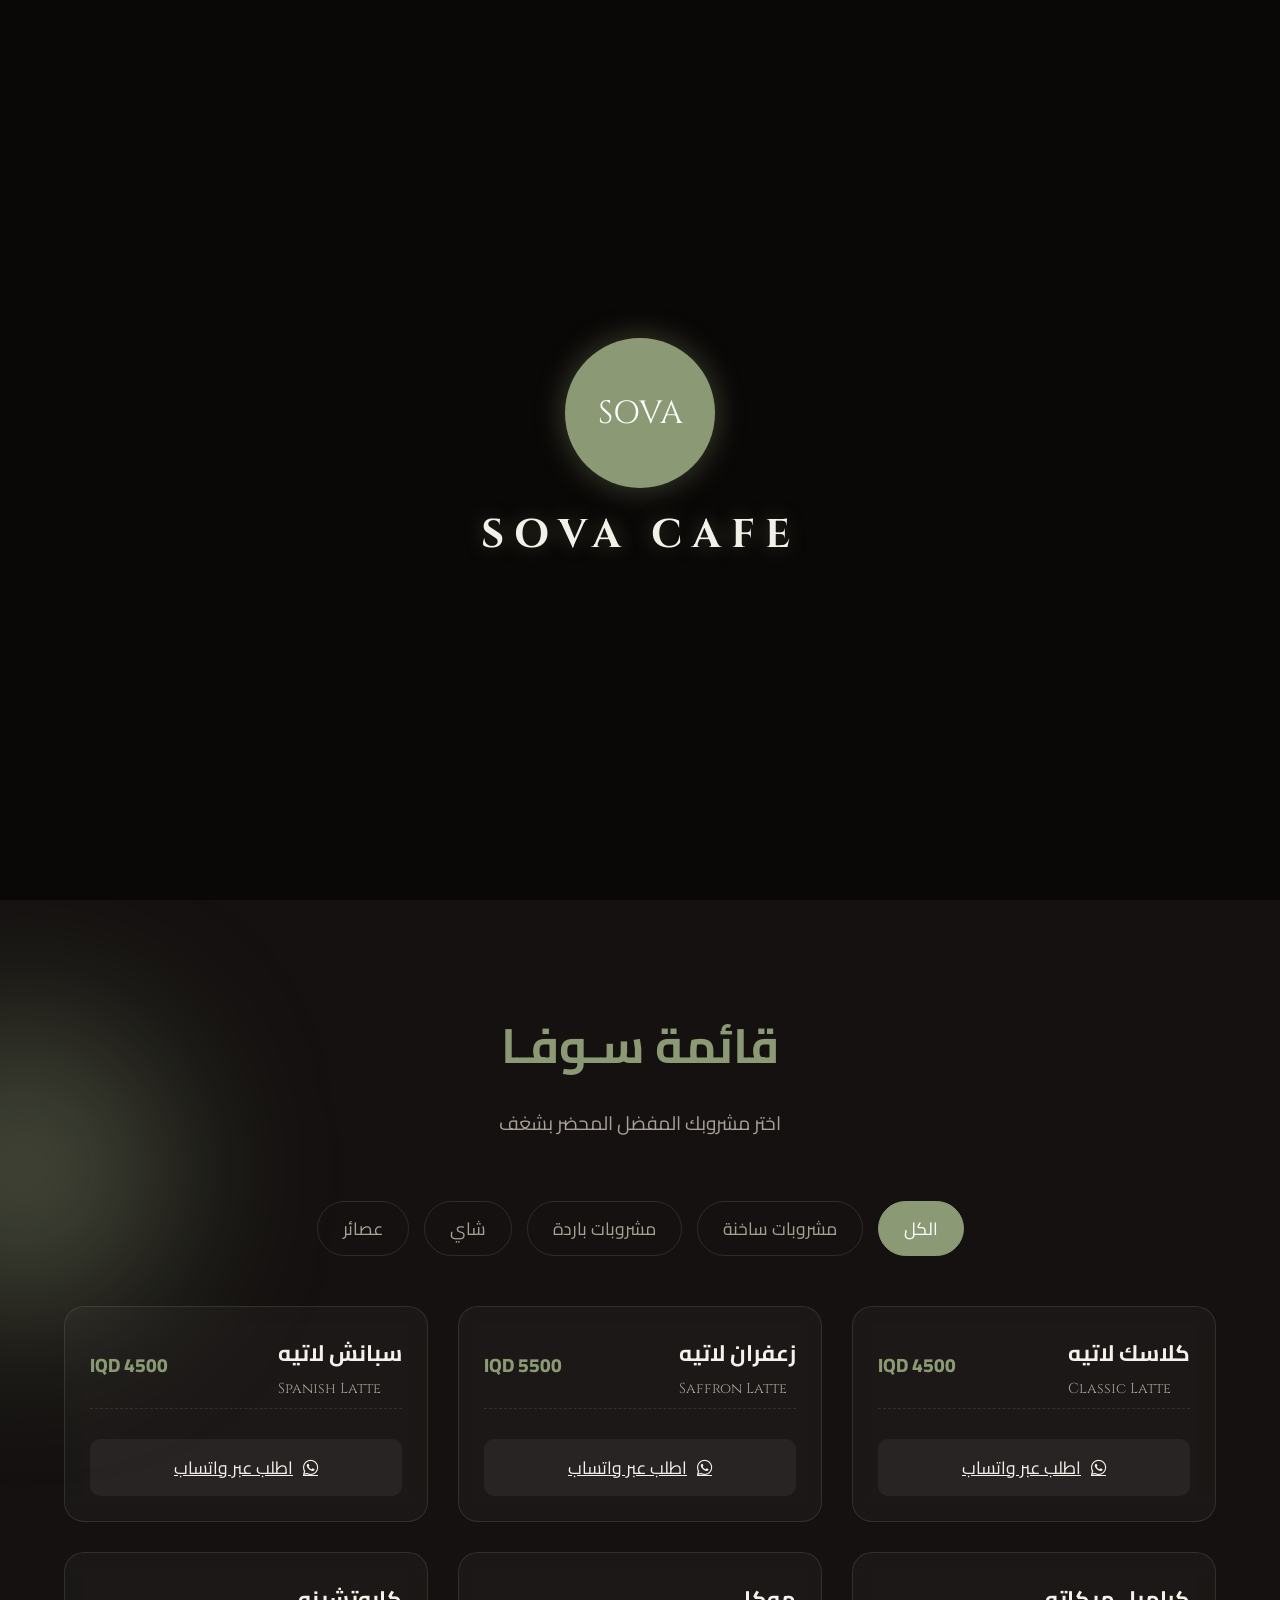
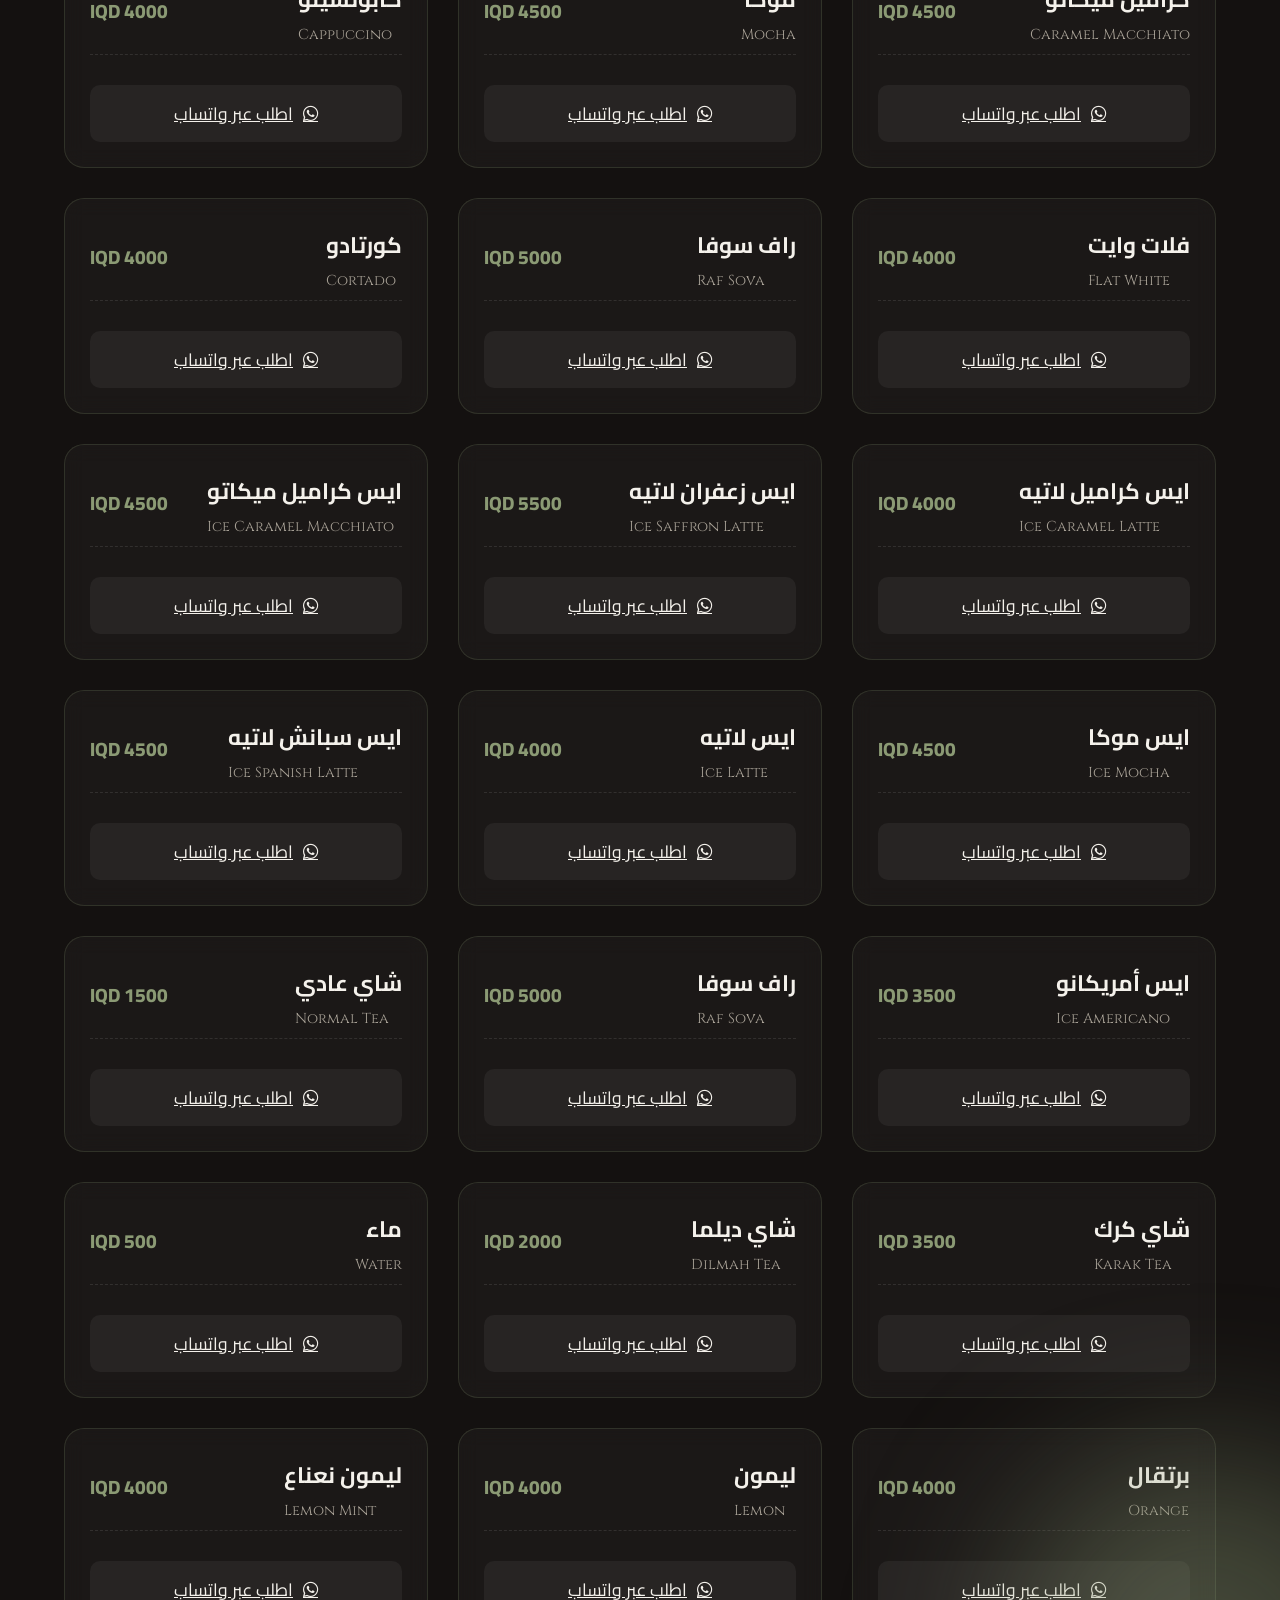
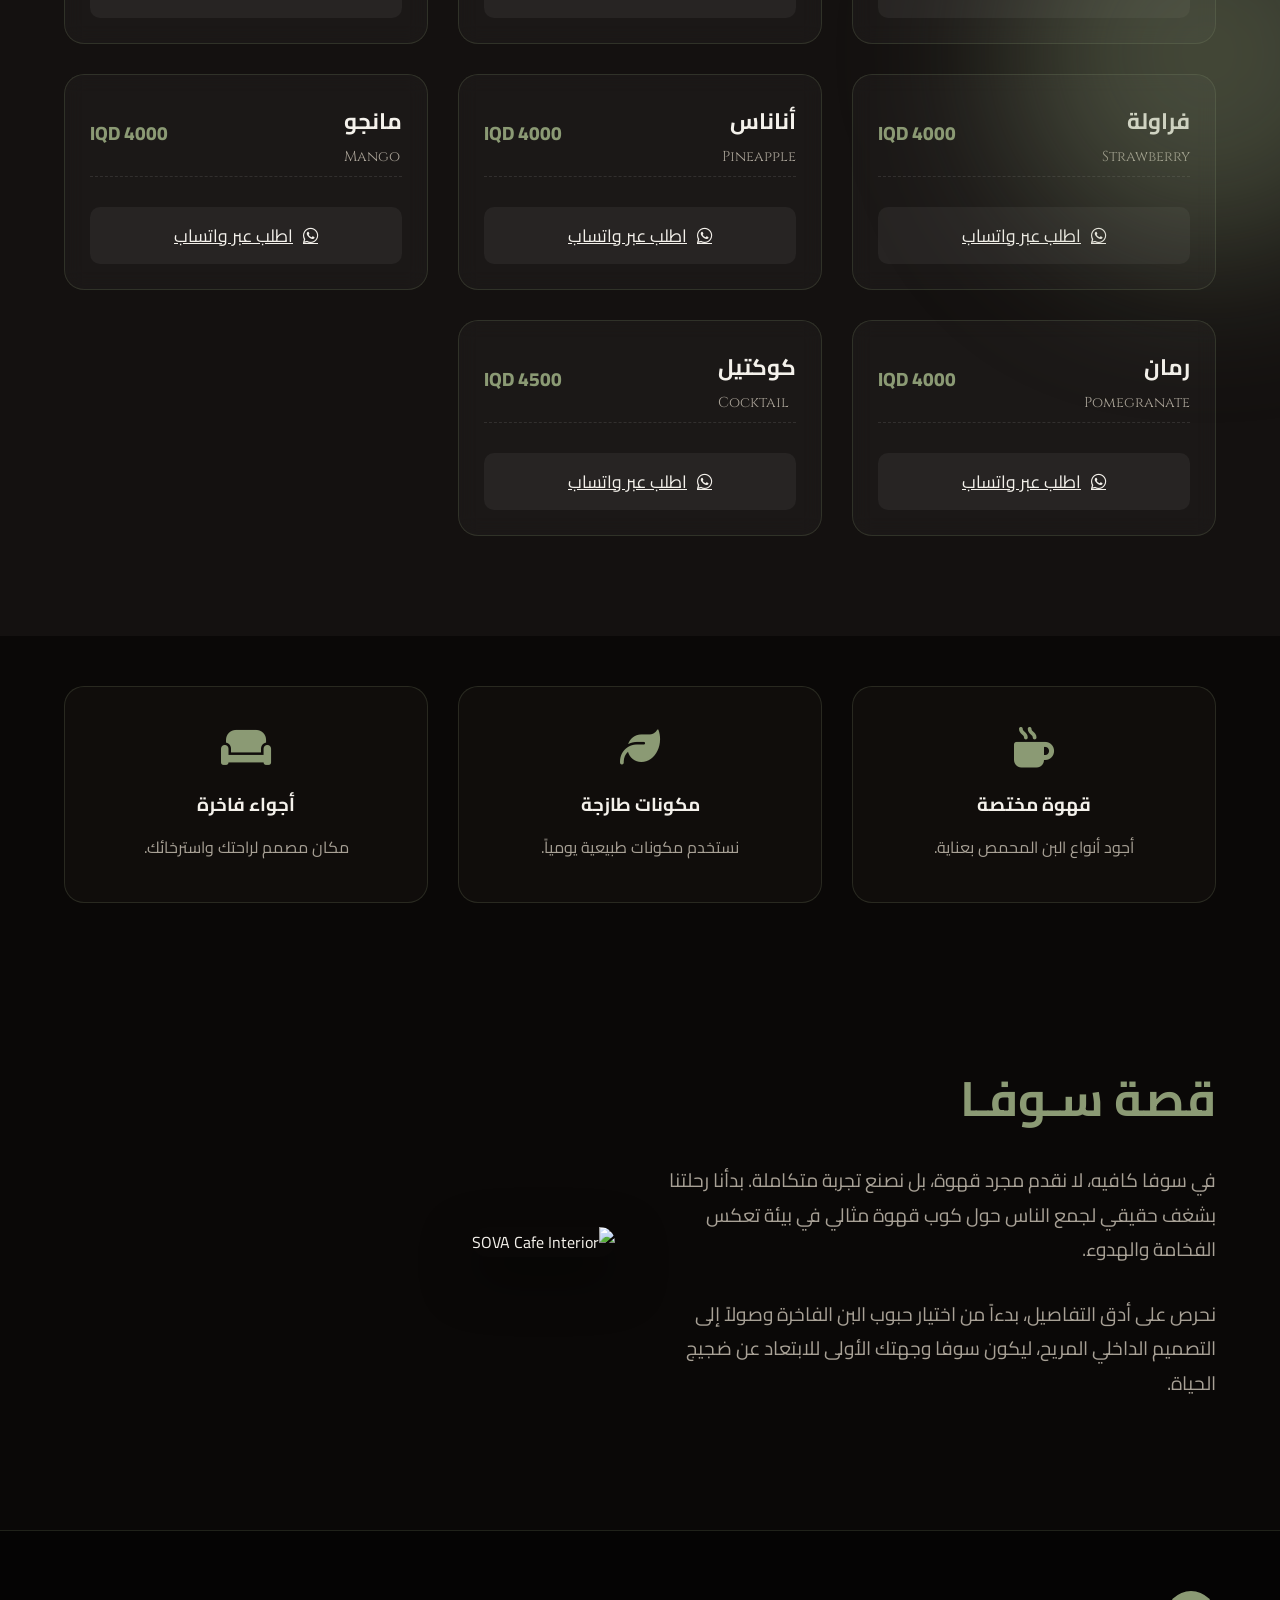
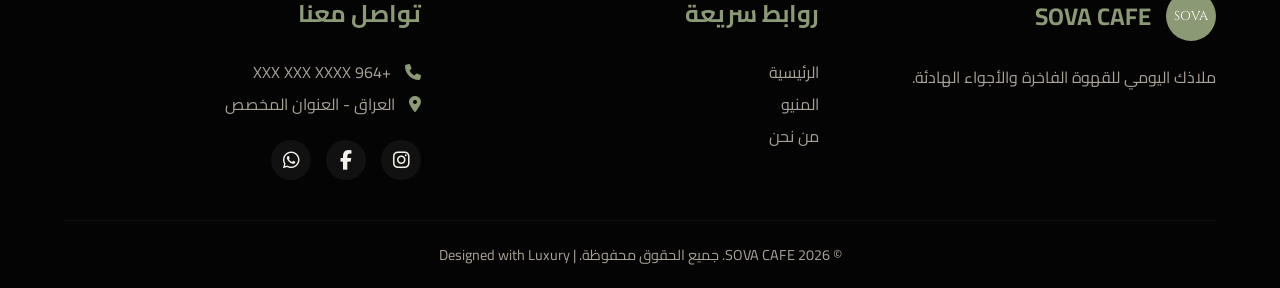
==== sovacafe/index.html @ 0260260d "Create index.html" ====
<!DOCTYPE html>
<html lang="ar" dir="rtl">
<head>
    <meta charset="UTF-8">
    <meta name="viewport" content="width=device-width, initial-scale=1.0">
    <title>SOVA CAFE | سوفا كافيه</title>
    <link href="https://fonts.googleapis.com/css2?family=Cairo:wght@300;400;600;800&family=Cinzel:wght@400;600&display=swap" rel="stylesheet">
    <link rel="stylesheet" href="https://cdnjs.cloudflare.com/ajax/libs/font-awesome/6.4.0/css/all.min.css">
    
    <style>
        /* --- CORE VARIABLES --- */
        :root {
            --primary: #8B9A74; /* SOVA Sage Green */
            --primary-glow: rgba(139, 154, 116, 0.4);
            --bg-dark: #0A0807;
            --bg-surface: #141110;
            --text-light: #F4F1EB;
            --text-muted: #A8A196;
            --gold: #D4AF37;
            --glass-bg: rgba(20, 17, 16, 0.6);
            --glass-border: rgba(139, 154, 116, 0.2);
            --transition: all 0.4s cubic-bezier(0.25, 0.46, 0.45, 0.94);
        }

        /* --- RESET & TYPOGRAPHY --- */
        * { margin: 0; padding: 0; box-sizing: border-box; }
        
        html { scroll-behavior: smooth; }
        
        body {
            font-family: 'Cairo', sans-serif;
            background-color: var(--bg-dark);
            color: var(--text-light);
            overflow-x: hidden;
            overflow-y: hidden; /* Hidden during intro */
            position: relative;
        }

        .en-text { font-family: 'Cinzel', serif; direction: ltr; display: inline-block; }

        /* --- CINEMATIC INTRO --- */
        #intro {
            position: fixed;
            top: 0; left: 0; width: 100vw; height: 100vh;
            background: var(--bg-dark);
            z-index: 9999;
            display: flex;
            justify-content: center;
            align-items: center;
            flex-direction: column;
            transition: opacity 1.5s ease-in-out;
        }

        .drop {
            position: absolute;
            top: -20px;
            width: 8px;
            height: 15px;
            background: linear-gradient(to bottom, transparent, var(--primary));
            border-radius: 50%;
            opacity: 0;
            animation: dropFall 1.5s cubic-bezier(0.4, 0, 1, 1) forwards;
            animation-delay: 0.5s;
        }

        .ripple {
            position: absolute;
            top: 50%; left: 50%;
            transform: translate(-50%, -50%) scale(0);
            width: 10px; height: 10px;
            border: 2px solid var(--primary);
            border-radius: 50%;
            opacity: 0;
        }

        .intro-logo {
            opacity: 0;
            transform: scale(0.9);
            text-align: center;
            position: relative;
            z-index: 2;
        }

        .intro-logo img {
            width: 180px;
            border-radius: 50%;
            box-shadow: 0 0 40px var(--primary-glow);
            margin-bottom: 20px;
        }

        .intro-logo h1 {
            font-family: 'Cinzel', serif;
            letter-spacing: 10px;
            font-size: 2.5rem;
            color: var(--text-light);
            text-shadow: 0 0 20px var(--primary-glow);
        }

        .steam-container {
            position: absolute;
            bottom: -50px;
            width: 100%;
            height: 200px;
            opacity: 0;
            filter: blur(15px);
            pointer-events: none;
        }

        /* Intro Keyframes */
        @keyframes dropFall {
            0% { top: -20px; opacity: 1; transform: scaleY(1); }
            80% { top: 50%; opacity: 1; transform: scaleY(1.2); }
            99% { top: 50%; opacity: 0; transform: scaleY(0.5); }
            100% { top: 50%; opacity: 0; }
        }

        @keyframes rippleEffect {
            0% { transform: translate(-50%, -50%) scale(1); opacity: 0.8; }
            100% { transform: translate(-50%, -50%) scale(40); opacity: 0; }
        }

        @keyframes steamRise {
            0% { transform: translateY(0) scale(1); opacity: 0; }
            50% { opacity: 0.3; }
            100% { transform: translateY(-150px) scale(2); opacity: 0; }
        }

        @keyframes fadeInScale {
            to { opacity: 1; transform: scale(1); }
        }

        /* --- NAVIGATION --- */
        nav {
            position: fixed;
            top: 0; width: 100%;
            padding: 20px 50px;
            display: flex;
            justify-content: space-between;
            align-items: center;
            z-index: 1000;
            background: rgba(10, 8, 7, 0.0);
            backdrop-filter: blur(0px);
            transition: var(--transition);
        }

        nav.scrolled {
            background: var(--glass-bg);
            backdrop-filter: blur(15px);
            border-bottom: 1px solid var(--glass-border);
            padding: 15px 50px;
        }

        .logo-text {
            font-family: 'Cinzel', serif;
            font-size: 1.8rem;
            color: var(--text-light);
            text-decoration: none;
            letter-spacing: 5px;
            font-weight: 600;
        }

        .nav-links {
            display: flex;
            gap: 30px;
            list-style: none;
        }

        .nav-links a {
            color: var(--text-light);
            text-decoration: none;
            font-size: 1.1rem;
            transition: var(--transition);
            position: relative;
        }

        .nav-links a::after {
            content: '';
            position: absolute;
            bottom: -5px; right: 0;
            width: 0%; height: 2px;
            background: var(--primary);
            transition: var(--transition);
        }

        .nav-links a:hover::after { width: 100%; }

        /* --- HERO SECTION --- */
        #hero {
            height: 100vh;
            display: flex;
            align-items: center;
            justify-content: center;
            position: relative;
            background: url('https://images.unsplash.com/photo-1497935586351-b67a49e012bf?q=80&w=2000&auto=format&fit=crop') center/cover fixed;
        }

        #hero::before {
            content: '';
            position: absolute;
            top: 0; left: 0; width: 100%; height: 100%;
            background: linear-gradient(45deg, rgba(10,8,7,0.9) 0%, rgba(10,8,7,0.4) 100%);
        }

        .hero-content {
            position: relative;
            text-align: center;
            z-index: 2;
            padding: 0 20px;
        }

        .hero-title {
            font-size: 4.5rem;
            margin-bottom: 20px;
            font-weight: 800;
            background: linear-gradient(to left, #fff, var(--primary));
            -webkit-background-clip: text;
            -webkit-text-fill-color: transparent;
            opacity: 0;
            transform: translateY(30px);
        }

        .hero-subtitle {
            font-size: 1.5rem;
            color: var(--text-muted);
            margin-bottom: 40px;
            opacity: 0;
            transform: translateY(30px);
        }

        .btn-group { display: flex; gap: 20px; justify-content: center; }

        .btn {
            padding: 15px 40px;
            border-radius: 30px;
            font-size: 1.2rem;
            font-weight: 600;
            text-decoration: none;
            transition: var(--transition);
            cursor: pointer;
            border: 1px solid transparent;
            position: relative;
            overflow: hidden;
        }

        .btn-primary {
            background: var(--primary);
            color: #fff;
            box-shadow: 0 10px 30px rgba(139, 154, 116, 0.3);
        }

        .btn-primary:hover {
            transform: translateY(-3px);
            box-shadow: 0 15px 40px rgba(139, 154, 116, 0.5);
            background: #7a8865;
        }

        .btn-outline {
            background: transparent;
            border-color: var(--primary);
            color: var(--text-light);
        }

        .btn-outline:hover {
            background: rgba(139, 154, 116, 0.1);
        }

        /* --- MENU SECTION --- */
        #menu { padding: 100px 5vw; background: var(--bg-surface); }
        
        .section-header {
            text-align: center;
            margin-bottom: 60px;
        }

        .section-header h2 {
            font-size: 3rem;
            color: var(--primary);
            margin-bottom: 15px;
        }

        .menu-filters {
            display: flex;
            justify-content: center;
            gap: 15px;
            margin-bottom: 50px;
            flex-wrap: wrap;
        }

        .filter-btn {
            background: transparent;
            border: 1px solid var(--glass-border);
            color: var(--text-muted);
            padding: 10px 25px;
            border-radius: 30px;
            cursor: pointer;
            font-family: 'Cairo', sans-serif;
            font-size: 1.1rem;
            transition: var(--transition);
        }

        .filter-btn.active, .filter-btn:hover {
            background: var(--primary);
            color: #fff;
            border-color: var(--primary);
        }

        .menu-grid {
            display: grid;
            grid-template-columns: repeat(auto-fill, minmax(300px, 1fr));
            gap: 30px;
        }

        .menu-card {
            background: rgba(255, 255, 255, 0.03);
            border: 1px solid var(--glass-border);
            border-radius: 20px;
            padding: 25px;
            backdrop-filter: blur(10px);
            transition: var(--transition);
            display: flex;
            flex-direction: column;
            justify-content: space-between;
            position: relative;
            overflow: hidden;
        }

        .menu-card:hover {
            transform: translateY(-10px);
            border-color: var(--primary);
            box-shadow: 0 20px 40px rgba(0,0,0,0.4);
        }

        .menu-card::before {
            content: '';
            position: absolute;
            top: 0; right: 0;
            width: 150px; height: 150px;
            background: radial-gradient(circle, var(--primary-glow) 0%, transparent 70%);
            opacity: 0;
            transition: var(--transition);
            border-radius: 50%;
            transform: translate(50%, -50%);
        }

        .menu-card:hover::before { opacity: 1; }

        .menu-item-header {
            display: flex;
            justify-content: space-between;
            align-items: center;
            margin-bottom: 10px;
            border-bottom: 1px dashed rgba(255,255,255,0.1);
            padding-bottom: 10px;
        }

        .menu-title { font-size: 1.4rem; font-weight: 700; }
        .menu-title-en { font-size: 0.9rem; color: var(--text-muted); display: block; margin-top: 5px; }
        .menu-price { color: var(--primary); font-weight: 800; font-size: 1.2rem; }
        
        .order-btn {
            width: 100%;
            margin-top: 20px;
            padding: 12px;
            border: none;
            background: rgba(255,255,255,0.05);
            color: var(--text-light);
            border-radius: 10px;
            cursor: pointer;
            font-family: 'Cairo', sans-serif;
            font-size: 1.1rem;
            transition: var(--transition);
            display: flex;
            align-items: center;
            justify-content: center;
            gap: 10px;
        }

        .order-btn:hover {
            background: #25D366; /* WhatsApp Green */
            color: #fff;
        }

        /* --- ABOUT & FEATURES --- */
        #about { padding: 100px 5vw; display: flex; align-items: center; gap: 50px; }
        .about-text { flex: 1; }
        .about-text h2 { font-size: 3rem; color: var(--primary); margin-bottom: 20px; }
        .about-text p { font-size: 1.2rem; color: var(--text-muted); line-height: 1.8; margin-bottom: 30px; }
        
        .about-image {
            flex: 1;
            position: relative;
        }
        .about-image img {
            width: 100%;
            border-radius: 30px;
            box-shadow: 0 20px 50px rgba(0,0,0,0.5);
        }

        .features-grid {
            display: grid;
            grid-template-columns: repeat(auto-fit, minmax(200px, 1fr));
            gap: 30px;
            padding: 50px 5vw;
            background: var(--bg-dark);
        }

        .feature-card {
            text-align: center;
            padding: 40px 20px;
            background: var(--glass-bg);
            border: 1px solid var(--glass-border);
            border-radius: 20px;
            transition: var(--transition);
        }

        .feature-card:hover { transform: translateY(-5px); border-color: var(--primary); }
        .feature-icon { font-size: 2.5rem; color: var(--primary); margin-bottom: 20px; }
        
        /* --- FOOTER --- */
        footer {
            background: #050404;
            padding: 60px 5vw 20px;
            border-top: 1px solid var(--glass-border);
        }

        .footer-content {
            display: grid;
            grid-template-columns: repeat(auto-fit, minmax(250px, 1fr));
            gap: 40px;
            margin-bottom: 40px;
        }

        .footer-col h3 { color: var(--primary); margin-bottom: 20px; font-size: 1.5rem; }
        .footer-col p, .footer-col a { color: var(--text-muted); text-decoration: none; line-height: 2; transition: var(--transition); display: block;}
        .footer-col a:hover { color: var(--primary); padding-right: 10px; }
        
        .social-links { display: flex; gap: 15px; margin-top: 20px; }
        .social-links a {
            width: 40px; height: 40px;
            border-radius: 50%;
            background: rgba(255,255,255,0.05);
            display: flex; justify-content: center; align-items: center;
            color: var(--text-light);
            font-size: 1.2rem;
        }
        .social-links a:hover { background: var(--primary); color: #fff; padding-right: 0;}

        .copyright {
            text-align: center;
            padding-top: 20px;
            border-top: 1px solid rgba(255,255,255,0.05);
            color: var(--text-muted);
            font-size: 0.9rem;
        }

        /* --- ANIMATIONS & UTILS --- */
        .reveal { opacity: 0; transform: translateY(50px); transition: all 0.8s ease-out; }
        .reveal.active { opacity: 1; transform: translateY(0); }

        /* Floating elements background */
        .floating-bg { position: absolute; top: 0; left: 0; width: 100%; height: 100%; pointer-events: none; z-index: 1; overflow: hidden; }
        .blob {
            position: absolute;
            background: var(--primary-glow);
            filter: blur(80px);
            border-radius: 50%;
            animation: float 10s infinite alternate ease-in-out;
        }

        @keyframes float {
            0% { transform: translate(0, 0) scale(1); }
            100% { transform: translate(50px, 50px) scale(1.5); }
        }

        /* Responsive */
        @media (max-width: 768px) {
            .hero-title { font-size: 3rem; }
            #about { flex-direction: column; }
            nav { padding: 20px; }
            .nav-links { display: none; } /* Add hamburger for mobile in full build */
        }
    </style>
</head>
<body>

    <div id="intro">
        <div class="drop" id="coffeeDrop"></div>
        <div class="ripple" id="coffeeRipple"></div>
        
        <div class="intro-logo" id="introLogo">
            <div style="width: 150px; height: 150px; background-color: var(--primary); border-radius: 50%; display: flex; align-items: center; justify-content: center; margin: 0 auto 20px; box-shadow: 0 0 30px var(--primary-glow);">
                <span class="en-text" style="font-size: 2rem; color: #fff;">SOVA</span>
            </div>
            <h1>SOVA CAFE</h1>
        </div>
        <div class="steam-container" id="steam"></div>
    </div>

    <div class="floating-bg">
        <div class="blob" style="top: 20%; left: -10%; width: 300px; height: 300px;"></div>
        <div class="blob" style="top: 60%; right: -10%; width: 400px; height: 400px; animation-delay: -5s;"></div>
    </div>

    <nav id="navbar">
        <a href="#" class="logo-text">SOVA</a>
        <ul class="nav-links">
            <li><a href="#hero">الرئيسية</a></li>
            <li><a href="#menu">المنيو</a></li>
            <li><a href="#about">قصتنا</a></li>
            <li><a href="#contact">تواصل معنا</a></li>
        </ul>
    </nav>

    <header id="hero">
        <div class="hero-content">
            <h1 class="hero-title">تذوق الفخامة في كل قطرة</h1>
            <p class="hero-subtitle">حيث تلتقي القهوة المختصة بالأجواء الاستثنائية</p>
            <div class="btn-group">
                <a href="#menu" class="btn btn-primary">اطلب الآن</a>
                <a href="#about" class="btn btn-outline">استكشف أكثر</a>
            </div>
        </div>
    </header>

    <section id="menu">
        <div class="section-header reveal">
            <h2>قائمة سـوفـا</h2>
            <p style="color: var(--text-muted); font-size: 1.2rem;">اختر مشروبك المفضل المحضر بشغف</p>
        </div>

        <div class="menu-filters reveal">
            </div>

        <div class="menu-grid" id="menuGrid">
            </div>
    </section>

    <section class="features-grid">
        <div class="feature-card reveal">
            <i class="fa-solid fa-mug-hot feature-icon"></i>
            <h3>قهوة مختصة</h3>
            <p style="color: var(--text-muted); margin-top: 10px;">أجود أنواع البن المحمص بعناية.</p>
        </div>
        <div class="feature-card reveal" style="transition-delay: 0.1s;">
            <i class="fa-solid fa-leaf feature-icon"></i>
            <h3>مكونات طازجة</h3>
            <p style="color: var(--text-muted); margin-top: 10px;">نستخدم مكونات طبيعية يومياً.</p>
        </div>
        <div class="feature-card reveal" style="transition-delay: 0.2s;">
            <i class="fa-solid fa-couch feature-icon"></i>
            <h3>أجواء فاخرة</h3>
            <p style="color: var(--text-muted); margin-top: 10px;">مكان مصمم لراحتك واسترخائك.</p>
        </div>
    </section>

    <section id="about">
        <div class="about-text reveal">
            <h2>قصة سـوفـا</h2>
            <p>في سوفا كافيه، لا نقدم مجرد قهوة، بل نصنع تجربة متكاملة. بدأنا رحلتنا بشغف حقيقي لجمع الناس حول كوب قهوة مثالي في بيئة تعكس الفخامة والهدوء.</p>
            <p>نحرص على أدق التفاصيل، بدءاً من اختيار حبوب البن الفاخرة وصولاً إلى التصميم الداخلي المريح، ليكون سوفا وجهتك الأولى للابتعاد عن ضجيج الحياة.</p>
        </div>
        <div class="about-image reveal">
            <img src="https://images.unsplash.com/photo-1554118811-1e0d58224f24?q=80&w=1000&auto=format&fit=crop" alt="SOVA Cafe Interior">
        </div>
    </section>

    <footer id="contact">
        <div class="footer-content reveal">
            <div class="footer-col">
                <div style="display: flex; align-items: center; gap: 15px; margin-bottom: 20px;">
                    <div style="width: 50px; height: 50px; background-color: var(--primary); border-radius: 50%; display: flex; align-items: center; justify-content: center;">
                        <span class="en-text" style="font-size: 0.8rem; color: #fff;">SOVA</span>
                    </div>
                    <h3 style="margin: 0;">SOVA CAFE</h3>
                </div>
                <p>ملاذك اليومي للقهوة الفاخرة والأجواء الهادئة.</p>
            </div>
            <div class="footer-col">
                <h3>روابط سريعة</h3>
                <a href="#hero">الرئيسية</a>
                <a href="#menu">المنيو</a>
                <a href="#about">من نحن</a>
            </div>
            <div class="footer-col">
                <h3>تواصل معنا</h3>
                <p><i class="fa-solid fa-phone" style="color: var(--primary); margin-left: 10px;"></i> +964 XXX XXX XXXX</p>
                <p><i class="fa-solid fa-location-dot" style="color: var(--primary); margin-left: 10px;"></i> العراق - العنوان المخصص</p>
                <div class="social-links">
                    <a href="#"><i class="fa-brands fa-instagram"></i></a>
                    <a href="#"><i class="fa-brands fa-facebook-f"></i></a>
                    <a href="#"><i class="fa-brands fa-whatsapp"></i></a>
                </div>
            </div>
        </div>
        <div class="copyright">
            <p>&copy; 2026 SOVA CAFE. جميع الحقوق محفوظة. | Designed with Luxury</p>
        </div>
    </footer>

    <script>
        // --- 1. CINEMATIC INTRO LOGIC ---
        document.addEventListener("DOMContentLoaded", () => {
            const intro = document.getElementById('intro');
            const drop = document.getElementById('coffeeDrop');
            const ripple = document.getElementById('coffeeRipple');
            const logo = document.getElementById('introLogo');
            const steam = document.getElementById('steam');

            // Sequence Timing
            setTimeout(() => {
                drop.style.display = 'none';
                ripple.style.animation = 'rippleEffect 1.5s ease-out forwards';
                
                setTimeout(() => {
                    logo.style.animation = 'fadeInScale 1.5s ease-out forwards';
                    steam.style.animation = 'steamRise 4s infinite ease-in-out';
                    
                    // Trigger Hero Animations
                    setTimeout(() => {
                        intro.style.opacity = '0';
                        document.body.style.overflowY = 'auto'; // Enable scroll
                        
                        setTimeout(() => {
                            intro.style.display = 'none';
                            document.querySelector('.hero-title').style.transition = 'all 1s ease';
                            document.querySelector('.hero-title').style.opacity = '1';
                            document.querySelector('.hero-title').style.transform = 'translateY(0)';
                            
                            document.querySelector('.hero-subtitle').style.transition = 'all 1s ease 0.3s';
                            document.querySelector('.hero-subtitle').style.opacity = '1';
                            document.querySelector('.hero-subtitle').style.transform = 'translateY(0)';
                        }, 1000);
                    }, 2500); // Time looking at logo
                }, 400); // Time after ripple starts
            }, 1900); // Time of drop fall
        });

        // --- 2. MENU DATA (Extracted from user images) ---
        const WHATSAPP_NUMBER = "9647892966486"; // Replace with real number

        const menuData = [
            // Hot Coffee
            { id: 1, category: "مشروبات ساخنة", nameAr: "كلاسك لاتيه", nameEn: "Classic Latte", price: 4500 },
            { id: 2, category: "مشروبات ساخنة", nameAr: "زعفران لاتيه", nameEn: "Saffron Latte", price: 5500 },
            { id: 3, category: "مشروبات ساخنة", nameAr: "سبانش لاتيه", nameEn: "Spanish Latte", price: 4500 },
            { id: 4, category: "مشروبات ساخنة", nameAr: "كراميل ميكاتو", nameEn: "Caramel Macchiato", price: 4500 },
            { id: 5, category: "مشروبات ساخنة", nameAr: "موكا", nameEn: "Mocha", price: 4500 },
            { id: 6, category: "مشروبات ساخنة", nameAr: "كابوتشينو", nameEn: "Cappuccino", price: 4000 },
            { id: 7, category: "مشروبات ساخنة", nameAr: "فلات وايت", nameEn: "Flat White", price: 4000 },
            { id: 8, category: "مشروبات ساخنة", nameAr: "راف سوفا", nameEn: "Raf Sova", price: 5000 },
            { id: 9, category: "مشروبات ساخنة", nameAr: "كورتادو", nameEn: "Cortado", price: 4000 },
            
            // Cold Coffee
            { id: 10, category: "مشروبات باردة", nameAr: "ايس كراميل لاتيه", nameEn: "Ice Caramel Latte", price: 4000 },
            { id: 11, category: "مشروبات باردة", nameAr: "ايس زعفران لاتيه", nameEn: "Ice Saffron Latte", price: 5500 },
            { id: 12, category: "مشروبات باردة", nameAr: "ايس كراميل ميكاتو", nameEn: "Ice Caramel Macchiato", price: 4500 },
            { id: 13, category: "مشروبات باردة", nameAr: "ايس موكا", nameEn: "Ice Mocha", price: 4500 },
            { id: 14, category: "مشروبات باردة", nameAr: "ايس لاتيه", nameEn: "Ice Latte", price: 4000 },
            { id: 15, category: "مشروبات باردة", nameAr: "ايس سبانش لاتيه", nameEn: "Ice Spanish Latte", price: 4500 },
            { id: 16, category: "مشروبات باردة", nameAr: "ايس أمريكانو", nameEn: "Ice Americano", price: 3500 },
            { id: 17, category: "مشروبات باردة", nameAr: "راف سوفا", nameEn: "Raf Sova", price: 5000 },

            // Tea
            { id: 18, category: "شاي", nameAr: "شاي عادي", nameEn: "Normal Tea", price: 1500 },
            { id: 19, category: "شاي", nameAr: "شاي كرك", nameEn: "Karak Tea", price: 3500 },
            { id: 20, category: "شاي", nameAr: "شاي ديلما", nameEn: "Dilmah Tea", price: 2000 },
            { id: 21, category: "شاي", nameAr: "ماء", nameEn: "Water", price: 500 },

            // Juices
            { id: 22, category: "عصائر", nameAr: "برتقال", nameEn: "Orange", price: 4000 },
            { id: 23, category: "عصائر", nameAr: "ليمون", nameEn: "Lemon", price: 4000 },
            { id: 24, category: "عصائر", nameAr: "ليمون نعناع", nameEn: "Lemon Mint", price: 4000 },
            { id: 25, category: "عصائر", nameAr: "فراولة", nameEn: "Strawberry", price: 4000 },
            { id: 26, category: "عصائر", nameAr: "أناناس", nameEn: "Pineapple", price: 4000 },
            { id: 27, category: "عصائر", nameAr: "مانجو", nameEn: "Mango", price: 4000 },
            { id: 28, category: "عصائر", nameAr: "رمان", nameEn: "Pomegranate", price: 4000 },
            { id: 29, category: "عصائر", nameAr: "كوكتيل", nameEn: "Cocktail", price: 4500 }
        ];

        // --- 3. RENDER MENU ---
        const menuGrid = document.getElementById('menuGrid');
        const filterContainer = document.querySelector('.menu-filters');
        
        // Extract Unique Categories
        const categories = ["الكل", ...new Set(menuData.map(item => item.category))];

        // Create Filter Buttons
        categories.forEach((cat, index) => {
            const btn = document.createElement('button');
            btn.className = `filter-btn ${index === 0 ? 'active' : ''}`;
            btn.innerText = cat;
            btn.onclick = () => filterMenu(cat, btn);
            filterContainer.appendChild(btn);
        });

        // Generate WhatsApp Link
        function getWhatsAppLink(item) {
            const text = `مرحباً SOVA CAFE،%0Aأود طلب:%0A☕ ${item.nameAr} (${item.nameEn})%0A💰 السعر: ${item.price} دينار%0Aالكمية: [أدخل الكمية هنا]`;
            return `https://wa.me/${WHATSAPP_NUMBER}?text=${text}`;
        }

        function renderCards(data) {
            menuGrid.innerHTML = '';
            data.forEach(item => {
                const card = document.createElement('div');
                card.className = 'menu-card reveal active'; // active immediately for filtered items
                card.innerHTML = `
                    <div>
                        <div class="menu-item-header">
                            <div>
                                <span class="menu-title">${item.nameAr}</span>
                                <span class="menu-title-en en-text">${item.nameEn}</span>
                            </div>
                            <span class="menu-price">${item.price} IQD</span>
                        </div>
                    </div>
                    <a href="${getWhatsAppLink(item)}" target="_blank" class="order-btn">
                        <i class="fa-brands fa-whatsapp"></i> اطلب عبر واتساب
                    </a>
                `;
                menuGrid.appendChild(card);
            });
        }

        function filterMenu(category, btnElement) {
            // Update Active Class
            document.querySelectorAll('.filter-btn').forEach(b => b.classList.remove('active'));
            btnElement.classList.add('active');

            // Filter Data
            if(category === "الكل") {
                renderCards(menuData);
            } else {
                const filtered = menuData.filter(item => item.category === category);
                renderCards(filtered);
            }
        }

        // Initial Render
        renderCards(menuData);

        // --- 4. SCROLL EFFECTS & NAVBAR ---
        const navbar = document.getElementById('navbar');
        window.addEventListener('scroll', () => {
            if (window.scrollY > 50) {
                navbar.classList.add('scrolled');
            } else {
                navbar.classList.remove('scrolled');
            }
        });

        // Scroll Reveal Animation via Intersection Observer
        const revealElements = document.querySelectorAll('.reveal:not(.menu-card)'); // Exclude menu cards from scroll reveal to prevent jumping on filter
        
        const revealObserver = new IntersectionObserver((entries, observer) => {
            entries.forEach(entry => {
                if (entry.isIntersecting) {
                    entry.target.classList.add('active');
                    observer.unobserve(entry.target);
                }
            });
        }, { threshold: 0.15 });

        revealElements.forEach(el => revealObserver.observe(el));

    </script>
</body>
</html>
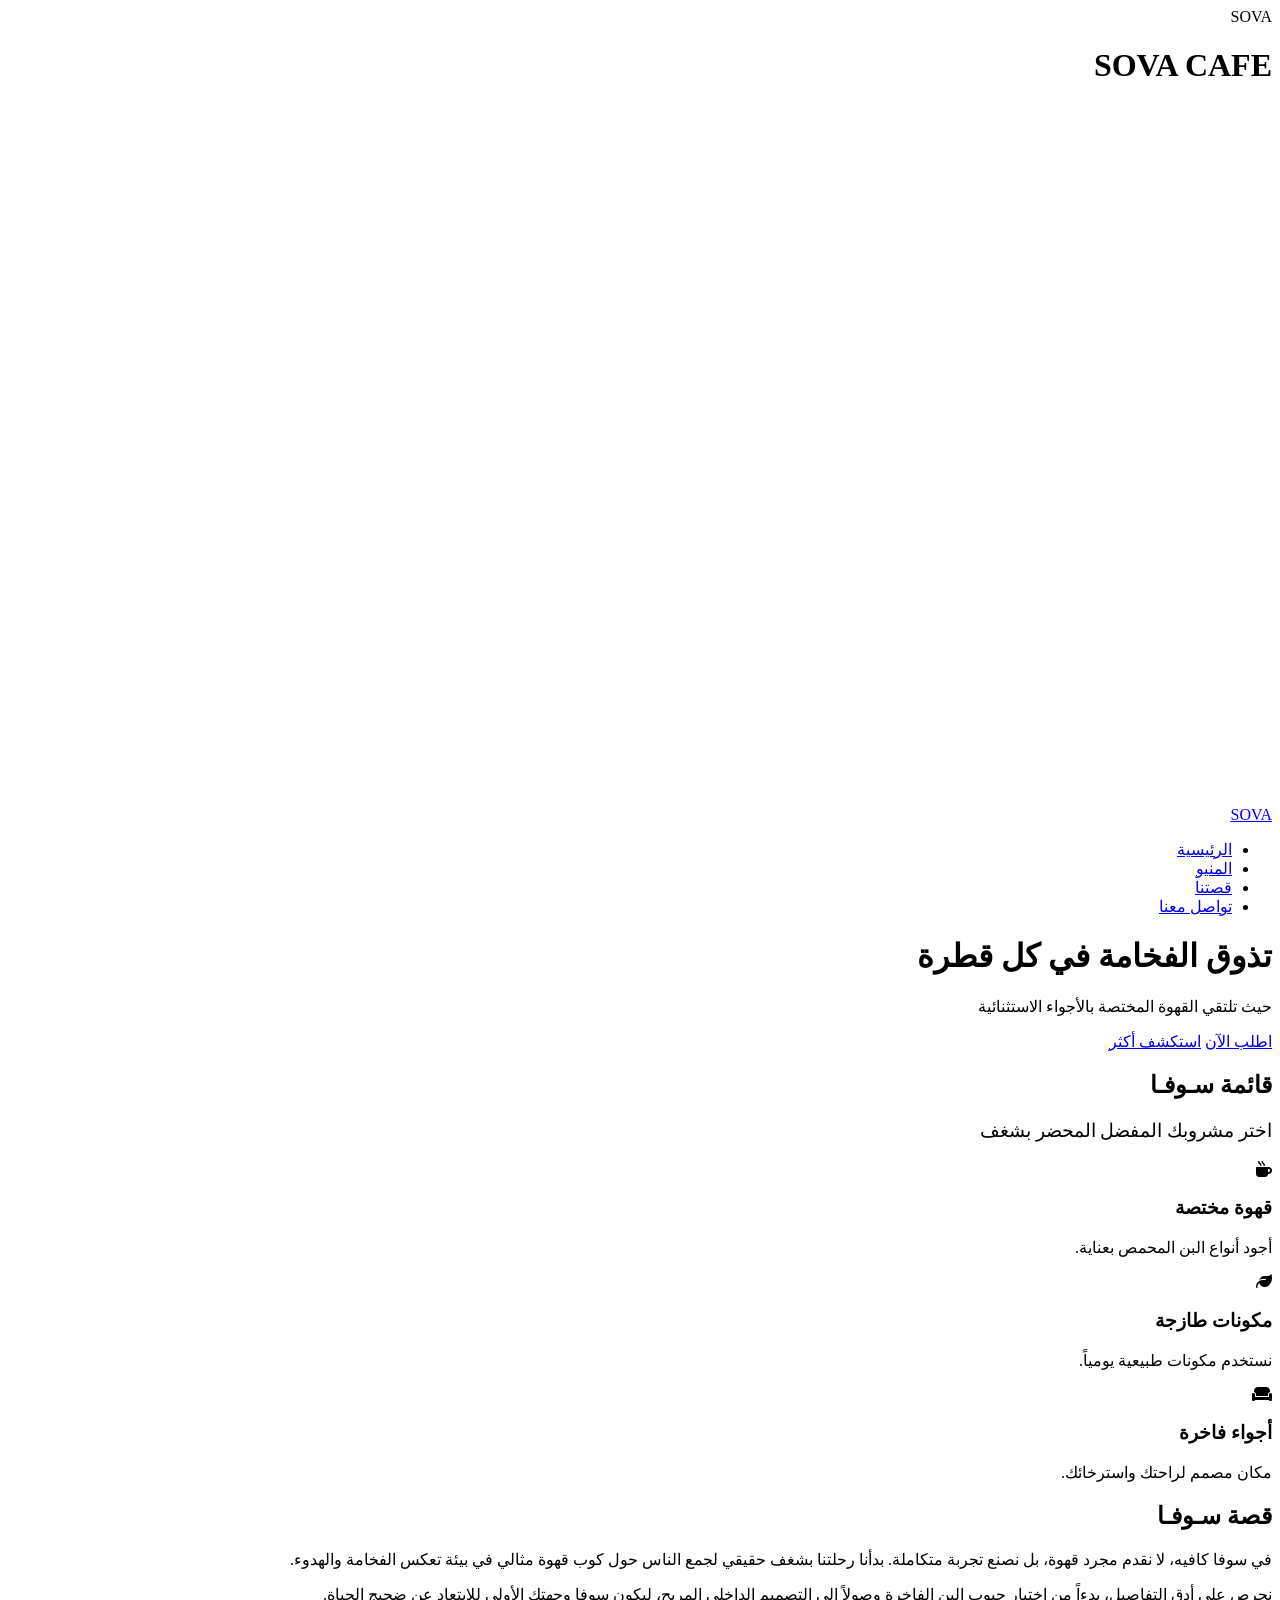
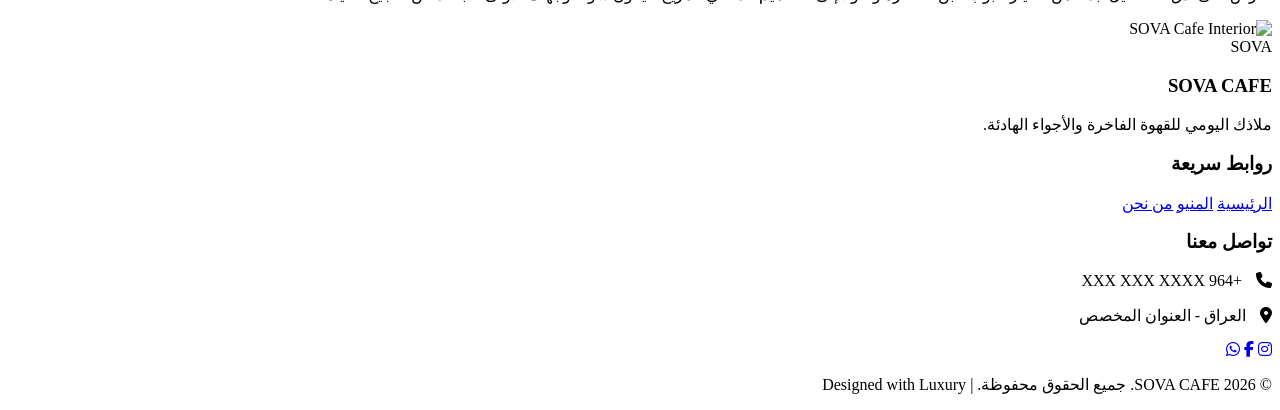
==== commit 9859e37c: "Update index.html" ====
--- a/sovacafe/index.html
+++ b/sovacafe/index.html
@@ -1,506 +1,38 @@
 <!DOCTYPE html>
 <html lang="ar" dir="rtl">
 <head>
-    <meta charset="UTF-8">
-    <meta name="viewport" content="width=device-width, initial-scale=1.0">
+    <meta charset="UTF-8" />
+    <meta name="viewport" content="width=device-width, initial-scale=1.0" />
     <title>SOVA CAFE | سوفا كافيه</title>
-    <link href="https://fonts.googleapis.com/css2?family=Cairo:wght@300;400;600;800&family=Cinzel:wght@400;600&display=swap" rel="stylesheet">
-    <link rel="stylesheet" href="https://cdnjs.cloudflare.com/ajax/libs/font-awesome/6.4.0/css/all.min.css">
-    
-    <style>
-        /* --- CORE VARIABLES --- */
-        :root {
-            --primary: #8B9A74; /* SOVA Sage Green */
-            --primary-glow: rgba(139, 154, 116, 0.4);
-            --bg-dark: #0A0807;
-            --bg-surface: #141110;
-            --text-light: #F4F1EB;
-            --text-muted: #A8A196;
-            --gold: #D4AF37;
-            --glass-bg: rgba(20, 17, 16, 0.6);
-            --glass-border: rgba(139, 154, 116, 0.2);
-            --transition: all 0.4s cubic-bezier(0.25, 0.46, 0.45, 0.94);
-        }
-
-        /* --- RESET & TYPOGRAPHY --- */
-        * { margin: 0; padding: 0; box-sizing: border-box; }
-        
-        html { scroll-behavior: smooth; }
-        
-        body {
-            font-family: 'Cairo', sans-serif;
-            background-color: var(--bg-dark);
-            color: var(--text-light);
-            overflow-x: hidden;
-            overflow-y: hidden; /* Hidden during intro */
-            position: relative;
-        }
-
-        .en-text { font-family: 'Cinzel', serif; direction: ltr; display: inline-block; }
-
-        /* --- CINEMATIC INTRO --- */
-        #intro {
-            position: fixed;
-            top: 0; left: 0; width: 100vw; height: 100vh;
-            background: var(--bg-dark);
-            z-index: 9999;
-            display: flex;
-            justify-content: center;
-            align-items: center;
-            flex-direction: column;
-            transition: opacity 1.5s ease-in-out;
-        }
-
-        .drop {
-            position: absolute;
-            top: -20px;
-            width: 8px;
-            height: 15px;
-            background: linear-gradient(to bottom, transparent, var(--primary));
-            border-radius: 50%;
-            opacity: 0;
-            animation: dropFall 1.5s cubic-bezier(0.4, 0, 1, 1) forwards;
-            animation-delay: 0.5s;
-        }
-
-        .ripple {
-            position: absolute;
-            top: 50%; left: 50%;
-            transform: translate(-50%, -50%) scale(0);
-            width: 10px; height: 10px;
-            border: 2px solid var(--primary);
-            border-radius: 50%;
-            opacity: 0;
-        }
-
-        .intro-logo {
-            opacity: 0;
-            transform: scale(0.9);
-            text-align: center;
-            position: relative;
-            z-index: 2;
-        }
-
-        .intro-logo img {
-            width: 180px;
-            border-radius: 50%;
-            box-shadow: 0 0 40px var(--primary-glow);
-            margin-bottom: 20px;
-        }
-
-        .intro-logo h1 {
-            font-family: 'Cinzel', serif;
-            letter-spacing: 10px;
-            font-size: 2.5rem;
-            color: var(--text-light);
-            text-shadow: 0 0 20px var(--primary-glow);
-        }
-
-        .steam-container {
-            position: absolute;
-            bottom: -50px;
-            width: 100%;
-            height: 200px;
-            opacity: 0;
-            filter: blur(15px);
-            pointer-events: none;
-        }
-
-        /* Intro Keyframes */
-        @keyframes dropFall {
-            0% { top: -20px; opacity: 1; transform: scaleY(1); }
-            80% { top: 50%; opacity: 1; transform: scaleY(1.2); }
-            99% { top: 50%; opacity: 0; transform: scaleY(0.5); }
-            100% { top: 50%; opacity: 0; }
-        }
-
-        @keyframes rippleEffect {
-            0% { transform: translate(-50%, -50%) scale(1); opacity: 0.8; }
-            100% { transform: translate(-50%, -50%) scale(40); opacity: 0; }
-        }
-
-        @keyframes steamRise {
-            0% { transform: translateY(0) scale(1); opacity: 0; }
-            50% { opacity: 0.3; }
-            100% { transform: translateY(-150px) scale(2); opacity: 0; }
-        }
-
-        @keyframes fadeInScale {
-            to { opacity: 1; transform: scale(1); }
-        }
-
-        /* --- NAVIGATION --- */
-        nav {
-            position: fixed;
-            top: 0; width: 100%;
-            padding: 20px 50px;
-            display: flex;
-            justify-content: space-between;
-            align-items: center;
-            z-index: 1000;
-            background: rgba(10, 8, 7, 0.0);
-            backdrop-filter: blur(0px);
-            transition: var(--transition);
-        }
-
-        nav.scrolled {
-            background: var(--glass-bg);
-            backdrop-filter: blur(15px);
-            border-bottom: 1px solid var(--glass-border);
-            padding: 15px 50px;
-        }
-
-        .logo-text {
-            font-family: 'Cinzel', serif;
-            font-size: 1.8rem;
-            color: var(--text-light);
-            text-decoration: none;
-            letter-spacing: 5px;
-            font-weight: 600;
-        }
-
-        .nav-links {
-            display: flex;
-            gap: 30px;
-            list-style: none;
-        }
-
-        .nav-links a {
-            color: var(--text-light);
-            text-decoration: none;
-            font-size: 1.1rem;
-            transition: var(--transition);
-            position: relative;
-        }
-
-        .nav-links a::after {
-            content: '';
-            position: absolute;
-            bottom: -5px; right: 0;
-            width: 0%; height: 2px;
-            background: var(--primary);
-            transition: var(--transition);
-        }
-
-        .nav-links a:hover::after { width: 100%; }
-
-        /* --- HERO SECTION --- */
-        #hero {
-            height: 100vh;
-            display: flex;
-            align-items: center;
-            justify-content: center;
-            position: relative;
-            background: url('https://images.unsplash.com/photo-1497935586351-b67a49e012bf?q=80&w=2000&auto=format&fit=crop') center/cover fixed;
-        }
-
-        #hero::before {
-            content: '';
-            position: absolute;
-            top: 0; left: 0; width: 100%; height: 100%;
-            background: linear-gradient(45deg, rgba(10,8,7,0.9) 0%, rgba(10,8,7,0.4) 100%);
-        }
-
-        .hero-content {
-            position: relative;
-            text-align: center;
-            z-index: 2;
-            padding: 0 20px;
-        }
-
-        .hero-title {
-            font-size: 4.5rem;
-            margin-bottom: 20px;
-            font-weight: 800;
-            background: linear-gradient(to left, #fff, var(--primary));
-            -webkit-background-clip: text;
-            -webkit-text-fill-color: transparent;
-            opacity: 0;
-            transform: translateY(30px);
-        }
-
-        .hero-subtitle {
-            font-size: 1.5rem;
-            color: var(--text-muted);
-            margin-bottom: 40px;
-            opacity: 0;
-            transform: translateY(30px);
-        }
-
-        .btn-group { display: flex; gap: 20px; justify-content: center; }
-
-        .btn {
-            padding: 15px 40px;
-            border-radius: 30px;
-            font-size: 1.2rem;
-            font-weight: 600;
-            text-decoration: none;
-            transition: var(--transition);
-            cursor: pointer;
-            border: 1px solid transparent;
-            position: relative;
-            overflow: hidden;
-        }
-
-        .btn-primary {
-            background: var(--primary);
-            color: #fff;
-            box-shadow: 0 10px 30px rgba(139, 154, 116, 0.3);
-        }
-
-        .btn-primary:hover {
-            transform: translateY(-3px);
-            box-shadow: 0 15px 40px rgba(139, 154, 116, 0.5);
-            background: #7a8865;
-        }
-
-        .btn-outline {
-            background: transparent;
-            border-color: var(--primary);
-            color: var(--text-light);
-        }
-
-        .btn-outline:hover {
-            background: rgba(139, 154, 116, 0.1);
-        }
-
-        /* --- MENU SECTION --- */
-        #menu { padding: 100px 5vw; background: var(--bg-surface); }
-        
-        .section-header {
-            text-align: center;
-            margin-bottom: 60px;
-        }
-
-        .section-header h2 {
-            font-size: 3rem;
-            color: var(--primary);
-            margin-bottom: 15px;
-        }
-
-        .menu-filters {
-            display: flex;
-            justify-content: center;
-            gap: 15px;
-            margin-bottom: 50px;
-            flex-wrap: wrap;
-        }
-
-        .filter-btn {
-            background: transparent;
-            border: 1px solid var(--glass-border);
-            color: var(--text-muted);
-            padding: 10px 25px;
-            border-radius: 30px;
-            cursor: pointer;
-            font-family: 'Cairo', sans-serif;
-            font-size: 1.1rem;
-            transition: var(--transition);
-        }
-
-        .filter-btn.active, .filter-btn:hover {
-            background: var(--primary);
-            color: #fff;
-            border-color: var(--primary);
-        }
-
-        .menu-grid {
-            display: grid;
-            grid-template-columns: repeat(auto-fill, minmax(300px, 1fr));
-            gap: 30px;
-        }
-
-        .menu-card {
-            background: rgba(255, 255, 255, 0.03);
-            border: 1px solid var(--glass-border);
-            border-radius: 20px;
-            padding: 25px;
-            backdrop-filter: blur(10px);
-            transition: var(--transition);
-            display: flex;
-            flex-direction: column;
-            justify-content: space-between;
-            position: relative;
-            overflow: hidden;
-        }
-
-        .menu-card:hover {
-            transform: translateY(-10px);
-            border-color: var(--primary);
-            box-shadow: 0 20px 40px rgba(0,0,0,0.4);
-        }
-
-        .menu-card::before {
-            content: '';
-            position: absolute;
-            top: 0; right: 0;
-            width: 150px; height: 150px;
-            background: radial-gradient(circle, var(--primary-glow) 0%, transparent 70%);
-            opacity: 0;
-            transition: var(--transition);
-            border-radius: 50%;
-            transform: translate(50%, -50%);
-        }
-
-        .menu-card:hover::before { opacity: 1; }
-
-        .menu-item-header {
-            display: flex;
-            justify-content: space-between;
-            align-items: center;
-            margin-bottom: 10px;
-            border-bottom: 1px dashed rgba(255,255,255,0.1);
-            padding-bottom: 10px;
-        }
-
-        .menu-title { font-size: 1.4rem; font-weight: 700; }
-        .menu-title-en { font-size: 0.9rem; color: var(--text-muted); display: block; margin-top: 5px; }
-        .menu-price { color: var(--primary); font-weight: 800; font-size: 1.2rem; }
-        
-        .order-btn {
-            width: 100%;
-            margin-top: 20px;
-            padding: 12px;
-            border: none;
-            background: rgba(255,255,255,0.05);
-            color: var(--text-light);
-            border-radius: 10px;
-            cursor: pointer;
-            font-family: 'Cairo', sans-serif;
-            font-size: 1.1rem;
-            transition: var(--transition);
-            display: flex;
-            align-items: center;
-            justify-content: center;
-            gap: 10px;
-        }
-
-        .order-btn:hover {
-            background: #25D366; /* WhatsApp Green */
-            color: #fff;
-        }
-
-        /* --- ABOUT & FEATURES --- */
-        #about { padding: 100px 5vw; display: flex; align-items: center; gap: 50px; }
-        .about-text { flex: 1; }
-        .about-text h2 { font-size: 3rem; color: var(--primary); margin-bottom: 20px; }
-        .about-text p { font-size: 1.2rem; color: var(--text-muted); line-height: 1.8; margin-bottom: 30px; }
-        
-        .about-image {
-            flex: 1;
-            position: relative;
-        }
-        .about-image img {
-            width: 100%;
-            border-radius: 30px;
-            box-shadow: 0 20px 50px rgba(0,0,0,0.5);
-        }
-
-        .features-grid {
-            display: grid;
-            grid-template-columns: repeat(auto-fit, minmax(200px, 1fr));
-            gap: 30px;
-            padding: 50px 5vw;
-            background: var(--bg-dark);
-        }
-
-        .feature-card {
-            text-align: center;
-            padding: 40px 20px;
-            background: var(--glass-bg);
-            border: 1px solid var(--glass-border);
-            border-radius: 20px;
-            transition: var(--transition);
-        }
-
-        .feature-card:hover { transform: translateY(-5px); border-color: var(--primary); }
-        .feature-icon { font-size: 2.5rem; color: var(--primary); margin-bottom: 20px; }
-        
-        /* --- FOOTER --- */
-        footer {
-            background: #050404;
-            padding: 60px 5vw 20px;
-            border-top: 1px solid var(--glass-border);
-        }
-
-        .footer-content {
-            display: grid;
-            grid-template-columns: repeat(auto-fit, minmax(250px, 1fr));
-            gap: 40px;
-            margin-bottom: 40px;
-        }
-
-        .footer-col h3 { color: var(--primary); margin-bottom: 20px; font-size: 1.5rem; }
-        .footer-col p, .footer-col a { color: var(--text-muted); text-decoration: none; line-height: 2; transition: var(--transition); display: block;}
-        .footer-col a:hover { color: var(--primary); padding-right: 10px; }
-        
-        .social-links { display: flex; gap: 15px; margin-top: 20px; }
-        .social-links a {
-            width: 40px; height: 40px;
-            border-radius: 50%;
-            background: rgba(255,255,255,0.05);
-            display: flex; justify-content: center; align-items: center;
-            color: var(--text-light);
-            font-size: 1.2rem;
-        }
-        .social-links a:hover { background: var(--primary); color: #fff; padding-right: 0;}
-
-        .copyright {
-            text-align: center;
-            padding-top: 20px;
-            border-top: 1px solid rgba(255,255,255,0.05);
-            color: var(--text-muted);
-            font-size: 0.9rem;
-        }
-
-        /* --- ANIMATIONS & UTILS --- */
-        .reveal { opacity: 0; transform: translateY(50px); transition: all 0.8s ease-out; }
-        .reveal.active { opacity: 1; transform: translateY(0); }
-
-        /* Floating elements background */
-        .floating-bg { position: absolute; top: 0; left: 0; width: 100%; height: 100%; pointer-events: none; z-index: 1; overflow: hidden; }
-        .blob {
-            position: absolute;
-            background: var(--primary-glow);
-            filter: blur(80px);
-            border-radius: 50%;
-            animation: float 10s infinite alternate ease-in-out;
-        }
-
-        @keyframes float {
-            0% { transform: translate(0, 0) scale(1); }
-            100% { transform: translate(50px, 50px) scale(1.5); }
-        }
-
-        /* Responsive */
-        @media (max-width: 768px) {
-            .hero-title { font-size: 3rem; }
-            #about { flex-direction: column; }
-            nav { padding: 20px; }
-            .nav-links { display: none; } /* Add hamburger for mobile in full build */
-        }
-    </style>
+    <!-- Google Fonts -->
+    <link href="https://fonts.googleapis.com/css2?family=Cairo:wght@300;400;600;800&family=Cinzel:wght@400;600&display=swap" rel="stylesheet" />
+    <!-- Font Awesome -->
+    <link rel="stylesheet" href="https://cdnjs.cloudflare.com/ajax/libs/font-awesome/6.4.0/css/all.min.css" />
+    <!-- Main CSS -->
+    <link rel="stylesheet" href="style.css" />
 </head>
 <body>
 
+    <!-- CINEMATIC INTRO -->
     <div id="intro">
         <div class="drop" id="coffeeDrop"></div>
         <div class="ripple" id="coffeeRipple"></div>
-        
         <div class="intro-logo" id="introLogo">
-            <div style="width: 150px; height: 150px; background-color: var(--primary); border-radius: 50%; display: flex; align-items: center; justify-content: center; margin: 0 auto 20px; box-shadow: 0 0 30px var(--primary-glow);">
-                <span class="en-text" style="font-size: 2rem; color: #fff;">SOVA</span>
+            <div class="intro-logo-circle">
+                <span class="en-text">SOVA</span>
             </div>
             <h1>SOVA CAFE</h1>
         </div>
         <div class="steam-container" id="steam"></div>
     </div>
 
+    <!-- FLOATING BACKGROUND BLOBS -->
     <div class="floating-bg">
-        <div class="blob" style="top: 20%; left: -10%; width: 300px; height: 300px;"></div>
-        <div class="blob" style="top: 60%; right: -10%; width: 400px; height: 400px; animation-delay: -5s;"></div>
+        <div class="blob" style="top:20%; left:-10%; width:300px; height:300px;"></div>
+        <div class="blob" style="top:60%; right:-10%; width:400px; height:400px; animation-delay:-5s;"></div>
     </div>
 
+    <!-- NAVIGATION -->
     <nav id="navbar">
         <a href="#" class="logo-text">SOVA</a>
         <ul class="nav-links">
@@ -511,6 +43,7 @@
         </ul>
     </nav>
 
+    <!-- HERO -->
     <header id="hero">
         <div class="hero-content">
             <h1 class="hero-title">تذوق الفخامة في كل قطرة</h1>
@@ -522,37 +55,36 @@
         </div>
     </header>
 
+    <!-- MENU -->
     <section id="menu">
         <div class="section-header reveal">
             <h2>قائمة سـوفـا</h2>
-            <p style="color: var(--text-muted); font-size: 1.2rem;">اختر مشروبك المفضل المحضر بشغف</p>
+            <p style="color:var(--text-muted); font-size:1.2rem;">اختر مشروبك المفضل المحضر بشغف</p>
         </div>
-
-        <div class="menu-filters reveal">
-            </div>
-
-        <div class="menu-grid" id="menuGrid">
-            </div>
+        <div class="menu-filters reveal"></div>
+        <div class="menu-grid" id="menuGrid"></div>
     </section>
 
+    <!-- FEATURES -->
     <section class="features-grid">
         <div class="feature-card reveal">
             <i class="fa-solid fa-mug-hot feature-icon"></i>
             <h3>قهوة مختصة</h3>
-            <p style="color: var(--text-muted); margin-top: 10px;">أجود أنواع البن المحمص بعناية.</p>
+            <p style="color:var(--text-muted); margin-top:10px;">أجود أنواع البن المحمص بعناية.</p>
         </div>
-        <div class="feature-card reveal" style="transition-delay: 0.1s;">
+        <div class="feature-card reveal" style="transition-delay:0.1s;">
             <i class="fa-solid fa-leaf feature-icon"></i>
             <h3>مكونات طازجة</h3>
-            <p style="color: var(--text-muted); margin-top: 10px;">نستخدم مكونات طبيعية يومياً.</p>
+            <p style="color:var(--text-muted); margin-top:10px;">نستخدم مكونات طبيعية يومياً.</p>
         </div>
-        <div class="feature-card reveal" style="transition-delay: 0.2s;">
+        <div class="feature-card reveal" style="transition-delay:0.2s;">
             <i class="fa-solid fa-couch feature-icon"></i>
             <h3>أجواء فاخرة</h3>
-            <p style="color: var(--text-muted); margin-top: 10px;">مكان مصمم لراحتك واسترخائك.</p>
+            <p style="color:var(--text-muted); margin-top:10px;">مكان مصمم لراحتك واسترخائك.</p>
         </div>
     </section>
 
+    <!-- ABOUT -->
     <section id="about">
         <div class="about-text reveal">
             <h2>قصة سـوفـا</h2>
@@ -560,18 +92,19 @@
             <p>نحرص على أدق التفاصيل، بدءاً من اختيار حبوب البن الفاخرة وصولاً إلى التصميم الداخلي المريح، ليكون سوفا وجهتك الأولى للابتعاد عن ضجيج الحياة.</p>
         </div>
         <div class="about-image reveal">
-            <img src="https://images.unsplash.com/photo-1554118811-1e0d58224f24?q=80&w=1000&auto=format&fit=crop" alt="SOVA Cafe Interior">
+            <img src="https://images.unsplash.com/photo-1554118811-1e0d58224f24?q=80&w=1000&auto=format&fit=crop" alt="SOVA Cafe Interior" />
         </div>
     </section>
 
+    <!-- FOOTER / CONTACT -->
     <footer id="contact">
         <div class="footer-content reveal">
             <div class="footer-col">
-                <div style="display: flex; align-items: center; gap: 15px; margin-bottom: 20px;">
-                    <div style="width: 50px; height: 50px; background-color: var(--primary); border-radius: 50%; display: flex; align-items: center; justify-content: center;">
-                        <span class="en-text" style="font-size: 0.8rem; color: #fff;">SOVA</span>
+                <div class="footer-brand">
+                    <div class="footer-brand-circle">
+                        <span class="en-text">SOVA</span>
                     </div>
-                    <h3 style="margin: 0;">SOVA CAFE</h3>
+                    <h3>SOVA CAFE</h3>
                 </div>
                 <p>ملاذك اليومي للقهوة الفاخرة والأجواء الهادئة.</p>
             </div>
@@ -583,8 +116,8 @@
             </div>
             <div class="footer-col">
                 <h3>تواصل معنا</h3>
-                <p><i class="fa-solid fa-phone" style="color: var(--primary); margin-left: 10px;"></i> +964 XXX XXX XXXX</p>
-                <p><i class="fa-solid fa-location-dot" style="color: var(--primary); margin-left: 10px;"></i> العراق - العنوان المخصص</p>
+                <p><i class="fa-solid fa-phone" style="color:var(--primary); margin-left:10px;"></i> +964 XXX XXX XXXX</p>
+                <p><i class="fa-solid fa-location-dot" style="color:var(--primary); margin-left:10px;"></i> العراق - العنوان المخصص</p>
                 <div class="social-links">
                     <a href="#"><i class="fa-brands fa-instagram"></i></a>
                     <a href="#"><i class="fa-brands fa-facebook-f"></i></a>
@@ -597,172 +130,7 @@
         </div>
     </footer>
 
-    <script>
-        // --- 1. CINEMATIC INTRO LOGIC ---
-        document.addEventListener("DOMContentLoaded", () => {
-            const intro = document.getElementById('intro');
-            const drop = document.getElementById('coffeeDrop');
-            const ripple = document.getElementById('coffeeRipple');
-            const logo = document.getElementById('introLogo');
-            const steam = document.getElementById('steam');
-
-            // Sequence Timing
-            setTimeout(() => {
-                drop.style.display = 'none';
-                ripple.style.animation = 'rippleEffect 1.5s ease-out forwards';
-                
-                setTimeout(() => {
-                    logo.style.animation = 'fadeInScale 1.5s ease-out forwards';
-                    steam.style.animation = 'steamRise 4s infinite ease-in-out';
-                    
-                    // Trigger Hero Animations
-                    setTimeout(() => {
-                        intro.style.opacity = '0';
-                        document.body.style.overflowY = 'auto'; // Enable scroll
-                        
-                        setTimeout(() => {
-                            intro.style.display = 'none';
-                            document.querySelector('.hero-title').style.transition = 'all 1s ease';
-                            document.querySelector('.hero-title').style.opacity = '1';
-                            document.querySelector('.hero-title').style.transform = 'translateY(0)';
-                            
-                            document.querySelector('.hero-subtitle').style.transition = 'all 1s ease 0.3s';
-                            document.querySelector('.hero-subtitle').style.opacity = '1';
-                            document.querySelector('.hero-subtitle').style.transform = 'translateY(0)';
-                        }, 1000);
-                    }, 2500); // Time looking at logo
-                }, 400); // Time after ripple starts
-            }, 1900); // Time of drop fall
-        });
-
-        // --- 2. MENU DATA (Extracted from user images) ---
-        const WHATSAPP_NUMBER = "9647892966486"; // Replace with real number
-
-        const menuData = [
-            // Hot Coffee
-            { id: 1, category: "مشروبات ساخنة", nameAr: "كلاسك لاتيه", nameEn: "Classic Latte", price: 4500 },
-            { id: 2, category: "مشروبات ساخنة", nameAr: "زعفران لاتيه", nameEn: "Saffron Latte", price: 5500 },
-            { id: 3, category: "مشروبات ساخنة", nameAr: "سبانش لاتيه", nameEn: "Spanish Latte", price: 4500 },
-            { id: 4, category: "مشروبات ساخنة", nameAr: "كراميل ميكاتو", nameEn: "Caramel Macchiato", price: 4500 },
-            { id: 5, category: "مشروبات ساخنة", nameAr: "موكا", nameEn: "Mocha", price: 4500 },
-            { id: 6, category: "مشروبات ساخنة", nameAr: "كابوتشينو", nameEn: "Cappuccino", price: 4000 },
-            { id: 7, category: "مشروبات ساخنة", nameAr: "فلات وايت", nameEn: "Flat White", price: 4000 },
-            { id: 8, category: "مشروبات ساخنة", nameAr: "راف سوفا", nameEn: "Raf Sova", price: 5000 },
-            { id: 9, category: "مشروبات ساخنة", nameAr: "كورتادو", nameEn: "Cortado", price: 4000 },
-            
-            // Cold Coffee
-            { id: 10, category: "مشروبات باردة", nameAr: "ايس كراميل لاتيه", nameEn: "Ice Caramel Latte", price: 4000 },
-            { id: 11, category: "مشروبات باردة", nameAr: "ايس زعفران لاتيه", nameEn: "Ice Saffron Latte", price: 5500 },
-            { id: 12, category: "مشروبات باردة", nameAr: "ايس كراميل ميكاتو", nameEn: "Ice Caramel Macchiato", price: 4500 },
-            { id: 13, category: "مشروبات باردة", nameAr: "ايس موكا", nameEn: "Ice Mocha", price: 4500 },
-            { id: 14, category: "مشروبات باردة", nameAr: "ايس لاتيه", nameEn: "Ice Latte", price: 4000 },
-            { id: 15, category: "مشروبات باردة", nameAr: "ايس سبانش لاتيه", nameEn: "Ice Spanish Latte", price: 4500 },
-            { id: 16, category: "مشروبات باردة", nameAr: "ايس أمريكانو", nameEn: "Ice Americano", price: 3500 },
-            { id: 17, category: "مشروبات باردة", nameAr: "راف سوفا", nameEn: "Raf Sova", price: 5000 },
-
-            // Tea
-            { id: 18, category: "شاي", nameAr: "شاي عادي", nameEn: "Normal Tea", price: 1500 },
-            { id: 19, category: "شاي", nameAr: "شاي كرك", nameEn: "Karak Tea", price: 3500 },
-            { id: 20, category: "شاي", nameAr: "شاي ديلما", nameEn: "Dilmah Tea", price: 2000 },
-            { id: 21, category: "شاي", nameAr: "ماء", nameEn: "Water", price: 500 },
-
-            // Juices
-            { id: 22, category: "عصائر", nameAr: "برتقال", nameEn: "Orange", price: 4000 },
-            { id: 23, category: "عصائر", nameAr: "ليمون", nameEn: "Lemon", price: 4000 },
-            { id: 24, category: "عصائر", nameAr: "ليمون نعناع", nameEn: "Lemon Mint", price: 4000 },
-            { id: 25, category: "عصائر", nameAr: "فراولة", nameEn: "Strawberry", price: 4000 },
-            { id: 26, category: "عصائر", nameAr: "أناناس", nameEn: "Pineapple", price: 4000 },
-            { id: 27, category: "عصائر", nameAr: "مانجو", nameEn: "Mango", price: 4000 },
-            { id: 28, category: "عصائر", nameAr: "رمان", nameEn: "Pomegranate", price: 4000 },
-            { id: 29, category: "عصائر", nameAr: "كوكتيل", nameEn: "Cocktail", price: 4500 }
-        ];
-
-        // --- 3. RENDER MENU ---
-        const menuGrid = document.getElementById('menuGrid');
-        const filterContainer = document.querySelector('.menu-filters');
-        
-        // Extract Unique Categories
-        const categories = ["الكل", ...new Set(menuData.map(item => item.category))];
-
-        // Create Filter Buttons
-        categories.forEach((cat, index) => {
-            const btn = document.createElement('button');
-            btn.className = `filter-btn ${index === 0 ? 'active' : ''}`;
-            btn.innerText = cat;
-            btn.onclick = () => filterMenu(cat, btn);
-            filterContainer.appendChild(btn);
-        });
-
-        // Generate WhatsApp Link
-        function getWhatsAppLink(item) {
-            const text = `مرحباً SOVA CAFE،%0Aأود طلب:%0A☕ ${item.nameAr} (${item.nameEn})%0A💰 السعر: ${item.price} دينار%0Aالكمية: [أدخل الكمية هنا]`;
-            return `https://wa.me/${WHATSAPP_NUMBER}?text=${text}`;
-        }
-
-        function renderCards(data) {
-            menuGrid.innerHTML = '';
-            data.forEach(item => {
-                const card = document.createElement('div');
-                card.className = 'menu-card reveal active'; // active immediately for filtered items
-                card.innerHTML = `
-                    <div>
-                        <div class="menu-item-header">
-                            <div>
-                                <span class="menu-title">${item.nameAr}</span>
-                                <span class="menu-title-en en-text">${item.nameEn}</span>
-                            </div>
-                            <span class="menu-price">${item.price} IQD</span>
-                        </div>
-                    </div>
-                    <a href="${getWhatsAppLink(item)}" target="_blank" class="order-btn">
-                        <i class="fa-brands fa-whatsapp"></i> اطلب عبر واتساب
-                    </a>
-                `;
-                menuGrid.appendChild(card);
-            });
-        }
-
-        function filterMenu(category, btnElement) {
-            // Update Active Class
-            document.querySelectorAll('.filter-btn').forEach(b => b.classList.remove('active'));
-            btnElement.classList.add('active');
-
-            // Filter Data
-            if(category === "الكل") {
-                renderCards(menuData);
-            } else {
-                const filtered = menuData.filter(item => item.category === category);
-                renderCards(filtered);
-            }
-        }
-
-        // Initial Render
-        renderCards(menuData);
-
-        // --- 4. SCROLL EFFECTS & NAVBAR ---
-        const navbar = document.getElementById('navbar');
-        window.addEventListener('scroll', () => {
-            if (window.scrollY > 50) {
-                navbar.classList.add('scrolled');
-            } else {
-                navbar.classList.remove('scrolled');
-            }
-        });
-
-        // Scroll Reveal Animation via Intersection Observer
-        const revealElements = document.querySelectorAll('.reveal:not(.menu-card)'); // Exclude menu cards from scroll reveal to prevent jumping on filter
-        
-        const revealObserver = new IntersectionObserver((entries, observer) => {
-            entries.forEach(entry => {
-                if (entry.isIntersecting) {
-                    entry.target.classList.add('active');
-                    observer.unobserve(entry.target);
-                }
-            });
-        }, { threshold: 0.15 });
-
-        revealElements.forEach(el => revealObserver.observe(el));
-
-    </script>
+    <!-- JavaScript -->
+    <script src="script.js"></script>
 </body>
-</html>
+                </html>
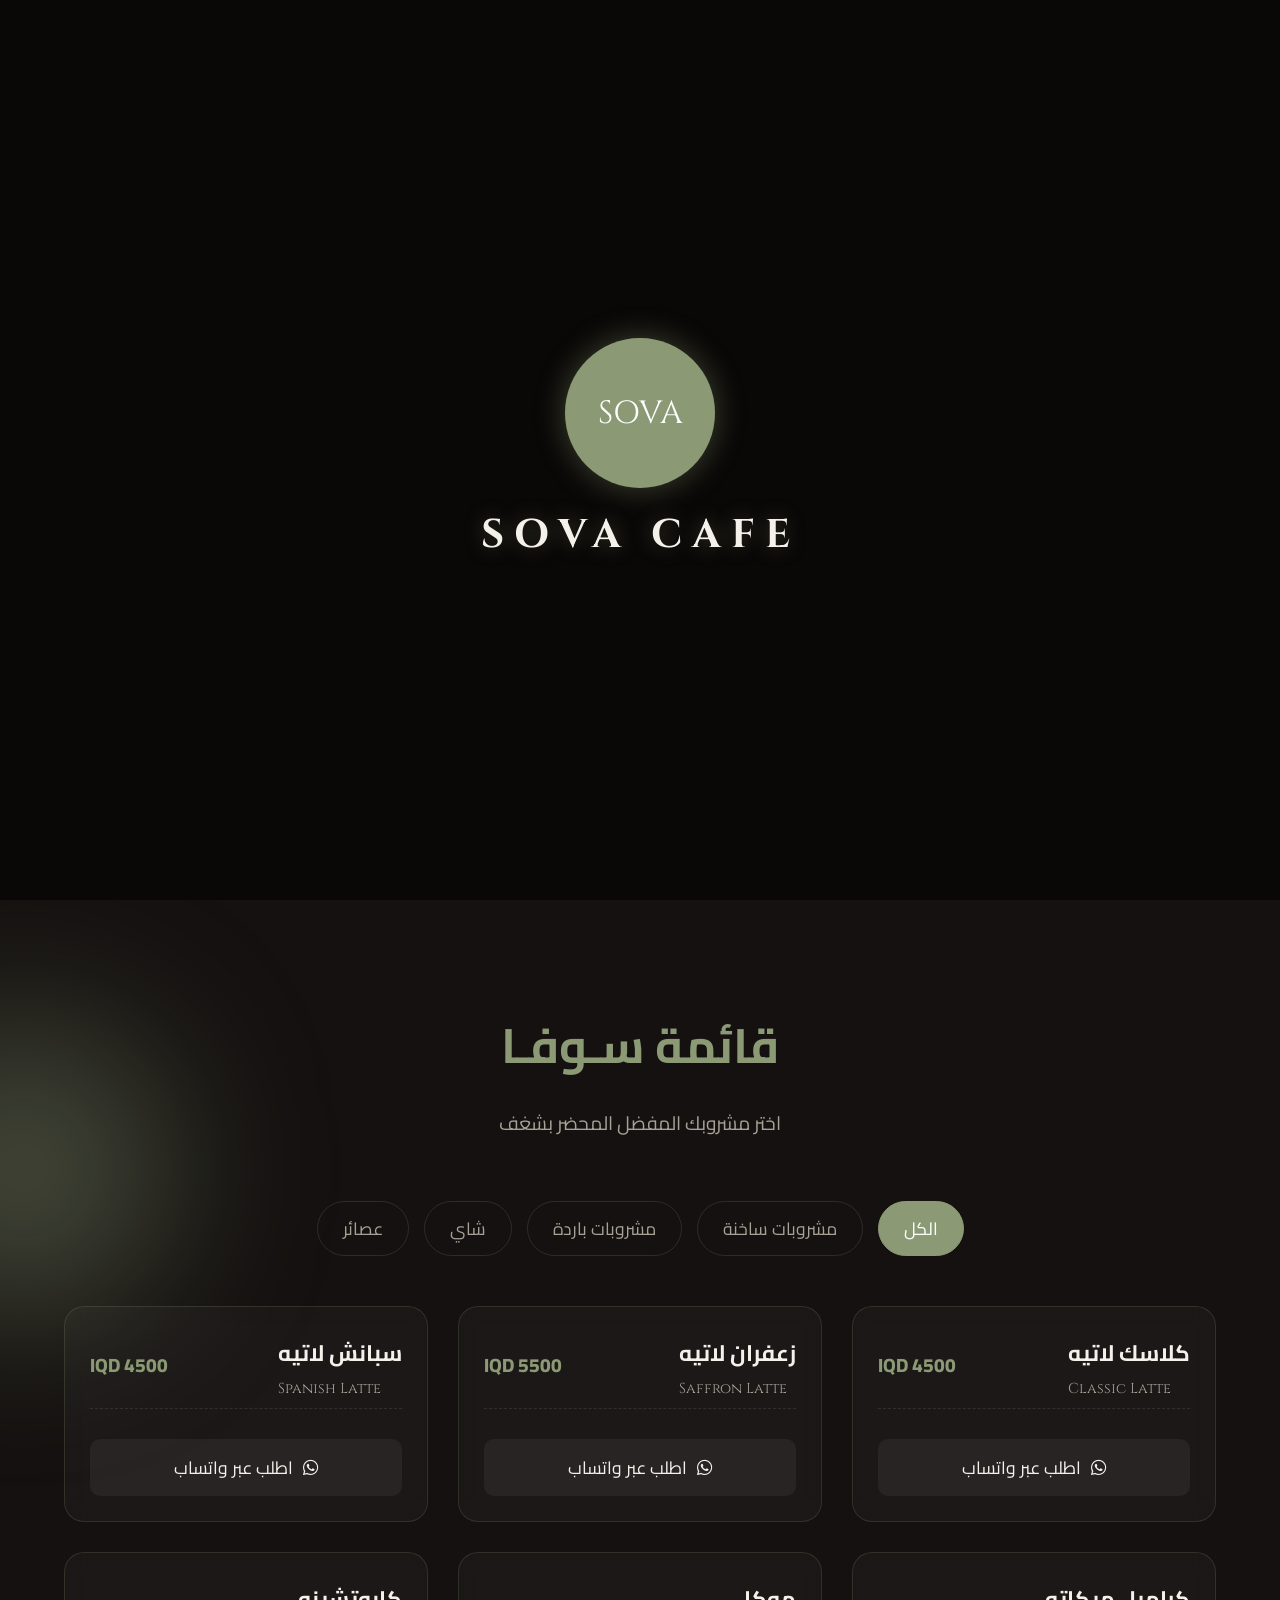
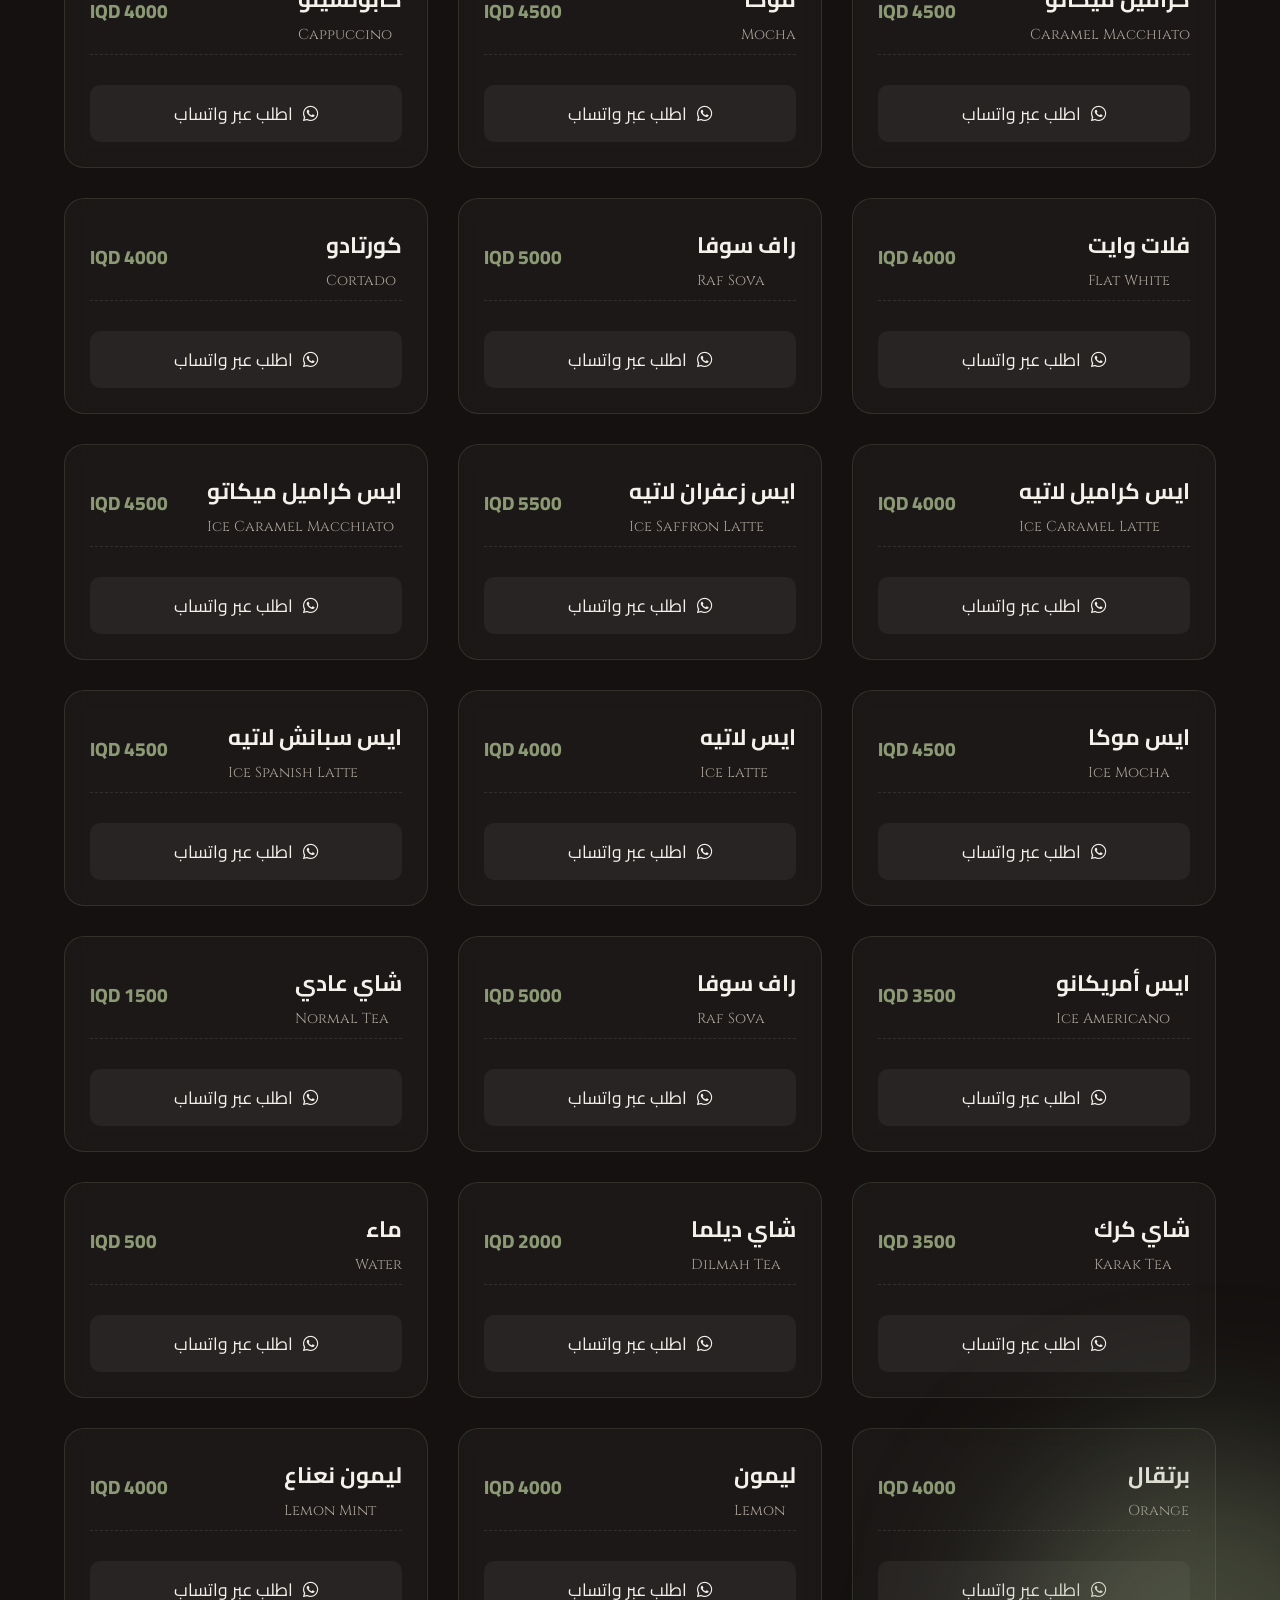
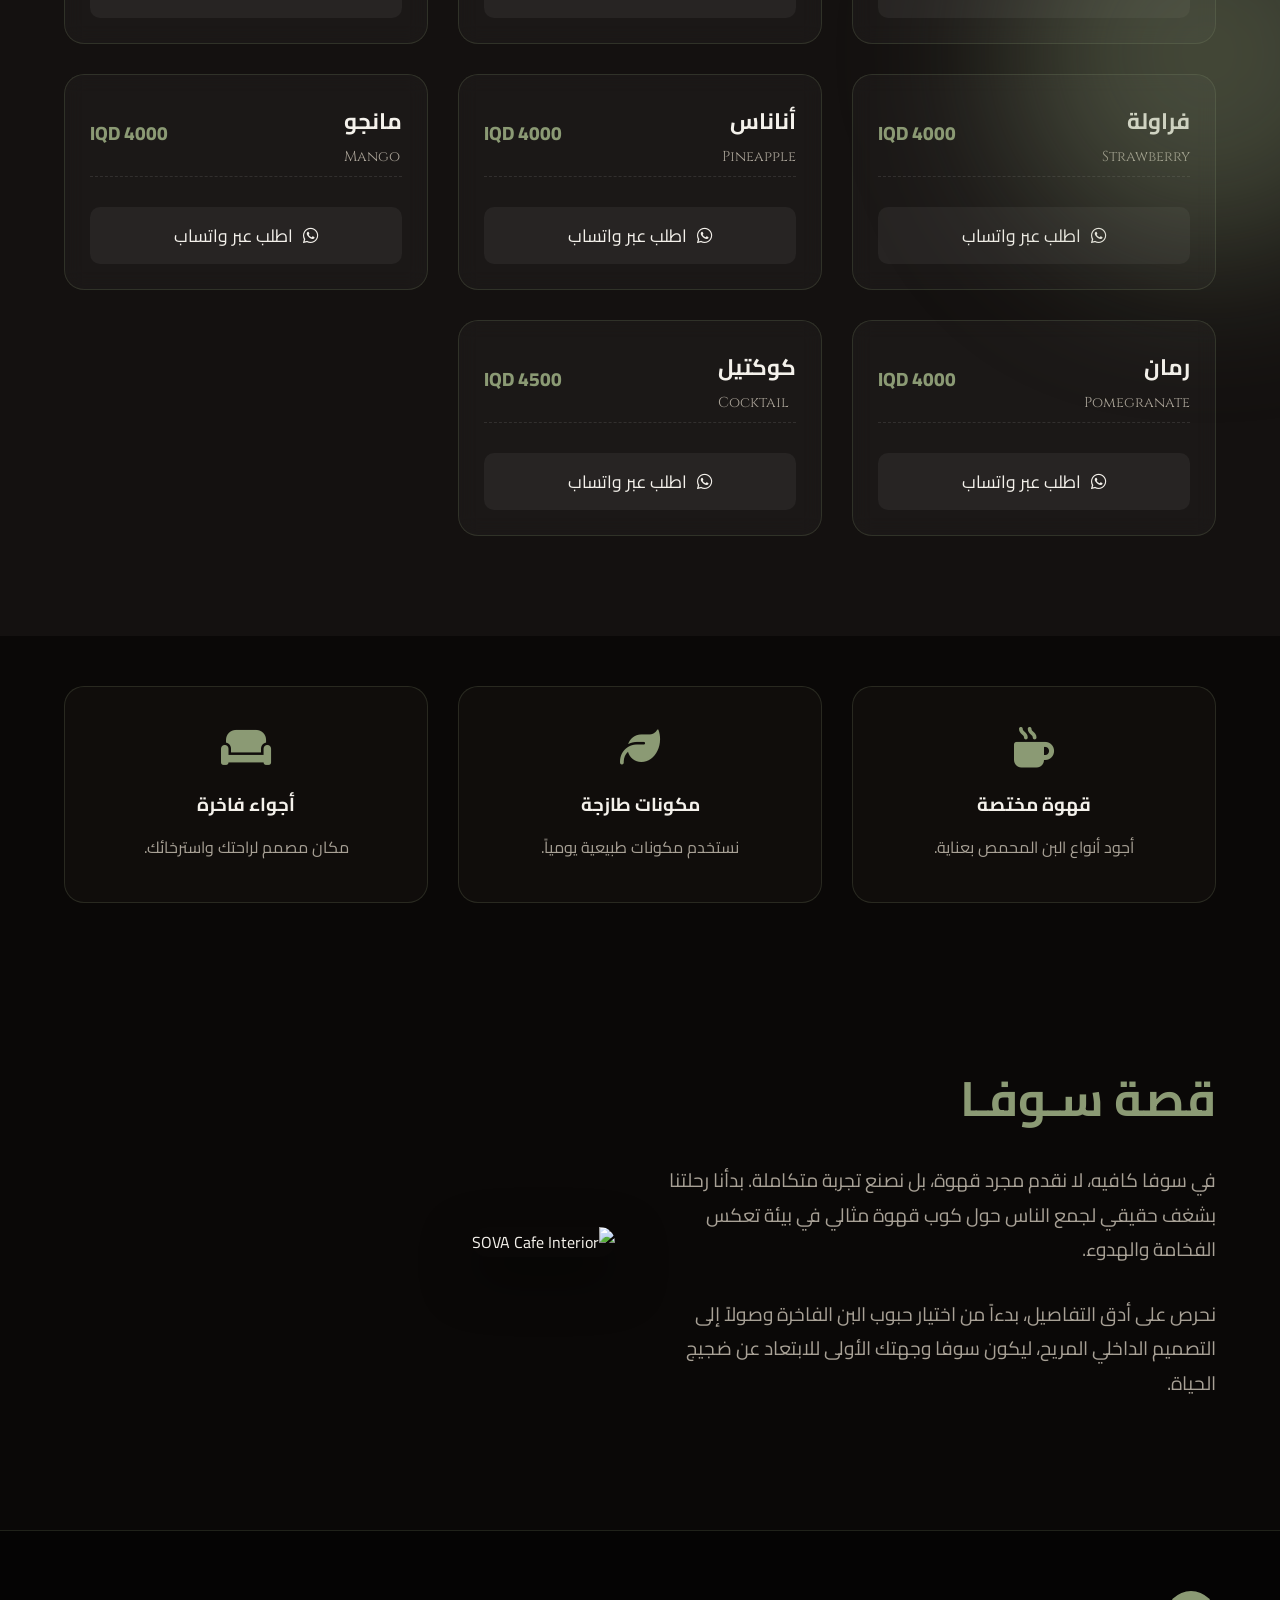
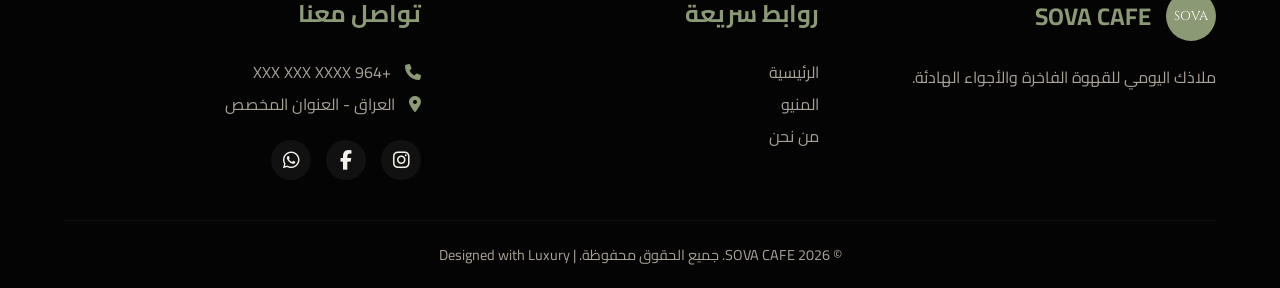
==== commit 22edf030: "Update index.html" ====
--- a/sovacafe/index.html
+++ b/sovacafe/index.html
@@ -4,12 +4,622 @@
     <meta charset="UTF-8" />
     <meta name="viewport" content="width=device-width, initial-scale=1.0" />
     <title>SOVA CAFE | سوفا كافيه</title>
-    <!-- Google Fonts -->
     <link href="https://fonts.googleapis.com/css2?family=Cairo:wght@300;400;600;800&family=Cinzel:wght@400;600&display=swap" rel="stylesheet" />
-    <!-- Font Awesome -->
     <link rel="stylesheet" href="https://cdnjs.cloudflare.com/ajax/libs/font-awesome/6.4.0/css/all.min.css" />
-    <!-- Main CSS -->
-    <link rel="stylesheet" href="style.css" />
+
+    <style>
+        /* --- CORE VARIABLES --- */
+        :root {
+            --primary: #8B9A74;
+            --primary-glow: rgba(139, 154, 116, 0.4);
+            --bg-dark: #0A0807;
+            --bg-surface: #141110;
+            --text-light: #F4F1EB;
+            --text-muted: #A8A196;
+            --gold: #D4AF37;
+            --glass-bg: rgba(20, 17, 16, 0.6);
+            --glass-border: rgba(139, 154, 116, 0.2);
+            --transition: all 0.4s cubic-bezier(0.25, 0.46, 0.45, 0.94);
+        }
+
+        /* --- RESET & TYPOGRAPHY --- */
+        * {
+            margin: 0;
+            padding: 0;
+            box-sizing: border-box;
+        }
+        html {
+            scroll-behavior: smooth;
+        }
+        body {
+            font-family: 'Cairo', sans-serif;
+            background-color: var(--bg-dark);
+            color: var(--text-light);
+            overflow-x: hidden;
+            overflow-y: hidden;
+            /* Hidden during intro */
+            position: relative;
+        }
+        .en-text {
+            font-family: 'Cinzel', serif;
+            direction: ltr;
+            display: inline-block;
+        }
+
+        /* --- CINEMATIC INTRO --- */
+        #intro {
+            position: fixed;
+            top: 0;
+            left: 0;
+            width: 100vw;
+            height: 100vh;
+            background: var(--bg-dark);
+            z-index: 9999;
+            display: flex;
+            justify-content: center;
+            align-items: center;
+            flex-direction: column;
+            transition: opacity 1.5s ease-in-out;
+        }
+        .drop {
+            position: absolute;
+            top: -20px;
+            width: 8px;
+            height: 15px;
+            background: linear-gradient(to bottom, transparent, var(--primary));
+            border-radius: 50%;
+            opacity: 0;
+            animation: dropFall 1.5s cubic-bezier(0.4, 0, 1, 1) forwards;
+            animation-delay: 0.5s;
+        }
+        .ripple {
+            position: absolute;
+            top: 50%;
+            left: 50%;
+            transform: translate(-50%, -50%) scale(0);
+            width: 10px;
+            height: 10px;
+            border: 2px solid var(--primary);
+            border-radius: 50%;
+            opacity: 0;
+        }
+        .intro-logo {
+            opacity: 0;
+            transform: scale(0.9);
+            text-align: center;
+            position: relative;
+            z-index: 2;
+        }
+        .intro-logo-circle {
+            width: 150px;
+            height: 150px;
+            background-color: var(--primary);
+            border-radius: 50%;
+            display: flex;
+            align-items: center;
+            justify-content: center;
+            margin: 0 auto 20px;
+            box-shadow: 0 0 30px var(--primary-glow);
+        }
+        .intro-logo-circle .en-text {
+            font-size: 2rem;
+            color: #fff;
+        }
+        .intro-logo h1 {
+            font-family: 'Cinzel', serif;
+            letter-spacing: 10px;
+            font-size: 2.5rem;
+            color: var(--text-light);
+            text-shadow: 0 0 20px var(--primary-glow);
+        }
+        .steam-container {
+            position: absolute;
+            bottom: -50px;
+            width: 100%;
+            height: 200px;
+            opacity: 0;
+            filter: blur(15px);
+            pointer-events: none;
+        }
+
+        /* Keyframes */
+        @keyframes dropFall {
+            0% {
+                top: -20px;
+                opacity: 1;
+                transform: scaleY(1);
+            }
+            80% {
+                top: 50%;
+                opacity: 1;
+                transform: scaleY(1.2);
+            }
+            99% {
+                top: 50%;
+                opacity: 0;
+                transform: scaleY(0.5);
+            }
+            100% {
+                top: 50%;
+                opacity: 0;
+            }
+        }
+        @keyframes rippleEffect {
+            0% {
+                transform: translate(-50%, -50%) scale(1);
+                opacity: 0.8;
+            }
+            100% {
+                transform: translate(-50%, -50%) scale(40);
+                opacity: 0;
+            }
+        }
+        @keyframes steamRise {
+            0% {
+                transform: translateY(0) scale(1);
+                opacity: 0;
+            }
+            50% {
+                opacity: 0.3;
+            }
+            100% {
+                transform: translateY(-150px) scale(2);
+                opacity: 0;
+            }
+        }
+        @keyframes fadeInScale {
+            to {
+                opacity: 1;
+                transform: scale(1);
+            }
+        }
+
+        /* --- NAVIGATION --- */
+        nav {
+            position: fixed;
+            top: 0;
+            width: 100%;
+            padding: 20px 50px;
+            display: flex;
+            justify-content: space-between;
+            align-items: center;
+            z-index: 1000;
+            background: rgba(10, 8, 7, 0);
+            backdrop-filter: blur(0px);
+            transition: var(--transition);
+        }
+        nav.scrolled {
+            background: var(--glass-bg);
+            backdrop-filter: blur(15px);
+            border-bottom: 1px solid var(--glass-border);
+            padding: 15px 50px;
+        }
+        .logo-text {
+            font-family: 'Cinzel', serif;
+            font-size: 1.8rem;
+            color: var(--text-light);
+            text-decoration: none;
+            letter-spacing: 5px;
+            font-weight: 600;
+        }
+        .nav-links {
+            display: flex;
+            gap: 30px;
+            list-style: none;
+        }
+        .nav-links a {
+            color: var(--text-light);
+            text-decoration: none;
+            font-size: 1.1rem;
+            transition: var(--transition);
+            position: relative;
+        }
+        .nav-links a::after {
+            content: '';
+            position: absolute;
+            bottom: -5px;
+            right: 0;
+            width: 0%;
+            height: 2px;
+            background: var(--primary);
+            transition: var(--transition);
+        }
+        .nav-links a:hover::after {
+            width: 100%;
+        }
+
+        /* --- HERO --- */
+        #hero {
+            height: 100vh;
+            display: flex;
+            align-items: center;
+            justify-content: center;
+            position: relative;
+            background: url('https://images.unsplash.com/photo-1497935586351-b67a49e012bf?q=80&w=2000&auto=format&fit=crop') center/cover fixed;
+        }
+        #hero::before {
+            content: '';
+            position: absolute;
+            top: 0;
+            left: 0;
+            width: 100%;
+            height: 100%;
+            background: linear-gradient(45deg, rgba(10, 8, 7, 0.9) 0%, rgba(10, 8, 7, 0.4) 100%);
+        }
+        .hero-content {
+            position: relative;
+            text-align: center;
+            z-index: 2;
+            padding: 0 20px;
+        }
+        .hero-title {
+            font-size: 4.5rem;
+            margin-bottom: 20px;
+            font-weight: 800;
+            background: linear-gradient(to left, #fff, var(--primary));
+            -webkit-background-clip: text;
+            -webkit-text-fill-color: transparent;
+            background-clip: text;
+            opacity: 0;
+            transform: translateY(30px);
+        }
+        .hero-subtitle {
+            font-size: 1.5rem;
+            color: var(--text-muted);
+            margin-bottom: 40px;
+            opacity: 0;
+            transform: translateY(30px);
+        }
+        .btn-group {
+            display: flex;
+            gap: 20px;
+            justify-content: center;
+            flex-wrap: wrap;
+        }
+        .btn {
+            padding: 15px 40px;
+            border-radius: 30px;
+            font-size: 1.2rem;
+            font-weight: 600;
+            text-decoration: none;
+            transition: var(--transition);
+            cursor: pointer;
+            border: 1px solid transparent;
+            position: relative;
+            overflow: hidden;
+        }
+        .btn-primary {
+            background: var(--primary);
+            color: #fff;
+            box-shadow: 0 10px 30px rgba(139, 154, 116, 0.3);
+        }
+        .btn-primary:hover {
+            transform: translateY(-3px);
+            box-shadow: 0 15px 40px rgba(139, 154, 116, 0.5);
+            background: #7a8865;
+        }
+        .btn-outline {
+            background: transparent;
+            border-color: var(--primary);
+            color: var(--text-light);
+        }
+        .btn-outline:hover {
+            background: rgba(139, 154, 116, 0.1);
+        }
+
+        /* --- MENU --- */
+        #menu {
+            padding: 100px 5vw;
+            background: var(--bg-surface);
+        }
+        .section-header {
+            text-align: center;
+            margin-bottom: 60px;
+        }
+        .section-header h2 {
+            font-size: 3rem;
+            color: var(--primary);
+            margin-bottom: 15px;
+        }
+        .menu-filters {
+            display: flex;
+            justify-content: center;
+            gap: 15px;
+            margin-bottom: 50px;
+            flex-wrap: wrap;
+        }
+        .filter-btn {
+            background: transparent;
+            border: 1px solid var(--glass-border);
+            color: var(--text-muted);
+            padding: 10px 25px;
+            border-radius: 30px;
+            cursor: pointer;
+            font-family: 'Cairo', sans-serif;
+            font-size: 1.1rem;
+            transition: var(--transition);
+        }
+        .filter-btn.active,
+        .filter-btn:hover {
+            background: var(--primary);
+            color: #fff;
+            border-color: var(--primary);
+        }
+        .menu-grid {
+            display: grid;
+            grid-template-columns: repeat(auto-fill, minmax(300px, 1fr));
+            gap: 30px;
+        }
+        .menu-card {
+            background: rgba(255, 255, 255, 0.03);
+            border: 1px solid var(--glass-border);
+            border-radius: 20px;
+            padding: 25px;
+            backdrop-filter: blur(10px);
+            transition: var(--transition);
+            display: flex;
+            flex-direction: column;
+            justify-content: space-between;
+            position: relative;
+            overflow: hidden;
+        }
+        .menu-card:hover {
+            transform: translateY(-10px);
+            border-color: var(--primary);
+            box-shadow: 0 20px 40px rgba(0, 0, 0, 0.4);
+        }
+        .menu-card::before {
+            content: '';
+            position: absolute;
+            top: 0;
+            right: 0;
+            width: 150px;
+            height: 150px;
+            background: radial-gradient(circle, var(--primary-glow) 0%, transparent 70%);
+            opacity: 0;
+            transition: var(--transition);
+            border-radius: 50%;
+            transform: translate(50%, -50%);
+        }
+        .menu-card:hover::before {
+            opacity: 1;
+        }
+        .menu-item-header {
+            display: flex;
+            justify-content: space-between;
+            align-items: center;
+            margin-bottom: 10px;
+            border-bottom: 1px dashed rgba(255, 255, 255, 0.1);
+            padding-bottom: 10px;
+        }
+        .menu-title {
+            font-size: 1.4rem;
+            font-weight: 700;
+        }
+        .menu-title-en {
+            font-size: 0.9rem;
+            color: var(--text-muted);
+            display: block;
+            margin-top: 5px;
+        }
+        .menu-price {
+            color: var(--primary);
+            font-weight: 800;
+            font-size: 1.2rem;
+        }
+        .order-btn {
+            width: 100%;
+            margin-top: 20px;
+            padding: 12px;
+            border: none;
+            background: rgba(255, 255, 255, 0.05);
+            color: var(--text-light);
+            border-radius: 10px;
+            cursor: pointer;
+            font-family: 'Cairo', sans-serif;
+            font-size: 1.1rem;
+            transition: var(--transition);
+            display: flex;
+            align-items: center;
+            justify-content: center;
+            gap: 10px;
+            text-decoration: none;
+        }
+        .order-btn:hover {
+            background: #25D366;
+            color: #fff;
+        }
+
+        /* --- ABOUT --- */
+        #about {
+            padding: 100px 5vw;
+            display: flex;
+            align-items: center;
+            gap: 50px;
+        }
+        .about-text {
+            flex: 1;
+        }
+        .about-text h2 {
+            font-size: 3rem;
+            color: var(--primary);
+            margin-bottom: 20px;
+        }
+        .about-text p {
+            font-size: 1.2rem;
+            color: var(--text-muted);
+            line-height: 1.8;
+            margin-bottom: 30px;
+        }
+        .about-image {
+            flex: 1;
+            position: relative;
+        }
+        .about-image img {
+            width: 100%;
+            border-radius: 30px;
+            box-shadow: 0 20px 50px rgba(0, 0, 0, 0.5);
+        }
+
+        /* --- FEATURES --- */
+        .features-grid {
+            display: grid;
+            grid-template-columns: repeat(auto-fit, minmax(200px, 1fr));
+            gap: 30px;
+            padding: 50px 5vw;
+            background: var(--bg-dark);
+        }
+        .feature-card {
+            text-align: center;
+            padding: 40px 20px;
+            background: var(--glass-bg);
+            border: 1px solid var(--glass-border);
+            border-radius: 20px;
+            transition: var(--transition);
+        }
+        .feature-card:hover {
+            transform: translateY(-5px);
+            border-color: var(--primary);
+        }
+        .feature-icon {
+            font-size: 2.5rem;
+            color: var(--primary);
+            margin-bottom: 20px;
+        }
+
+        /* --- FOOTER --- */
+        footer {
+            background: #050404;
+            padding: 60px 5vw 20px;
+            border-top: 1px solid var(--glass-border);
+        }
+        .footer-content {
+            display: grid;
+            grid-template-columns: repeat(auto-fit, minmax(250px, 1fr));
+            gap: 40px;
+            margin-bottom: 40px;
+        }
+        .footer-col h3 {
+            color: var(--primary);
+            margin-bottom: 20px;
+            font-size: 1.5rem;
+        }
+        .footer-col p,
+        .footer-col a {
+            color: var(--text-muted);
+            text-decoration: none;
+            line-height: 2;
+            transition: var(--transition);
+            display: block;
+        }
+        .footer-col a:hover {
+            color: var(--primary);
+            padding-right: 10px;
+        }
+        .footer-brand {
+            display: flex;
+            align-items: center;
+            gap: 15px;
+            margin-bottom: 20px;
+        }
+        .footer-brand-circle {
+            width: 50px;
+            height: 50px;
+            background-color: var(--primary);
+            border-radius: 50%;
+            display: flex;
+            align-items: center;
+            justify-content: center;
+        }
+        .footer-brand-circle .en-text {
+            font-size: 0.8rem;
+            color: #fff;
+        }
+        .footer-brand h3 {
+            margin: 0;
+        }
+        .social-links {
+            display: flex;
+            gap: 15px;
+            margin-top: 20px;
+        }
+        .social-links a {
+            width: 40px;
+            height: 40px;
+            border-radius: 50%;
+            background: rgba(255, 255, 255, 0.05);
+            display: flex;
+            justify-content: center;
+            align-items: center;
+            color: var(--text-light);
+            font-size: 1.2rem;
+            transition: var(--transition);
+        }
+        .social-links a:hover {
+            background: var(--primary);
+            color: #fff;
+            padding-right: 0;
+        }
+        .copyright {
+            text-align: center;
+            padding-top: 20px;
+            border-top: 1px solid rgba(255, 255, 255, 0.05);
+            color: var(--text-muted);
+            font-size: 0.9rem;
+        }
+
+        /* --- ANIMATIONS & UTILITIES --- */
+        .reveal {
+            opacity: 0;
+            transform: translateY(50px);
+            transition: all 0.8s ease-out;
+        }
+        .reveal.active {
+            opacity: 1;
+            transform: translateY(0);
+        }
+        .floating-bg {
+            position: absolute;
+            top: 0;
+            left: 0;
+            width: 100%;
+            height: 100%;
+            pointer-events: none;
+            z-index: 1;
+            overflow: hidden;
+        }
+        .blob {
+            position: absolute;
+            background: var(--primary-glow);
+            filter: blur(80px);
+            border-radius: 50%;
+            animation: float 10s infinite alternate ease-in-out;
+        }
+        @keyframes float {
+            0% {
+                transform: translate(0, 0) scale(1);
+            }
+            100% {
+                transform: translate(50px, 50px) scale(1.5);
+            }
+        }
+
+        /* --- RESPONSIVE --- */
+        @media (max-width: 768px) {
+            .hero-title {
+                font-size: 3rem;
+            }
+            #about {
+                flex-direction: column;
+            }
+            nav {
+                padding: 20px;
+            }
+            .nav-links {
+                display: none;
+            }
+        }
+    </style>
 </head>
 <body>
 
@@ -26,7 +636,7 @@
         <div class="steam-container" id="steam"></div>
     </div>
 
-    <!-- FLOATING BACKGROUND BLOBS -->
+    <!-- FLOATING BACKGROUND -->
     <div class="floating-bg">
         <div class="blob" style="top:20%; left:-10%; width:300px; height:300px;"></div>
         <div class="blob" style="top:60%; right:-10%; width:400px; height:400px; animation-delay:-5s;"></div>
@@ -96,7 +706,7 @@
         </div>
     </section>
 
-    <!-- FOOTER / CONTACT -->
+    <!-- FOOTER -->
     <footer id="contact">
         <div class="footer-content reveal">
             <div class="footer-col">
@@ -130,7 +740,181 @@
         </div>
     </footer>
 
-    <!-- JavaScript -->
-    <script src="script.js"></script>
+    <script>
+        // --- 1. CINEMATIC INTRO (تم إصلاح التوقيت) ---
+        document.addEventListener('DOMContentLoaded', function() {
+            const intro = document.getElementById('intro');
+            const drop = document.getElementById('coffeeDrop');
+            const ripple = document.getElementById('coffeeRipple');
+            const logo = document.getElementById('introLogo');
+            const steam = document.getElementById('steam');
+
+            setTimeout(function() {
+                if (drop) drop.style.display = 'none';
+                if (ripple) ripple.style.animation = 'rippleEffect 1.5s ease-out forwards';
+
+                setTimeout(function() {
+                    if (logo) logo.style.animation = 'fadeInScale 1.5s ease-out forwards';
+                    if (steam) steam.style.animation = 'steamRise 4s infinite ease-in-out';
+
+                    setTimeout(function() {
+                        if (intro) intro.style.opacity = '0';
+                        document.body.style.overflowY = 'auto';
+
+                        setTimeout(function() {
+                            if (intro) intro.style.display = 'none';
+                            const heroTitle = document.querySelector('.hero-title');
+                            const heroSub = document.querySelector('.hero-subtitle');
+                            if (heroTitle) {
+                                heroTitle.style.transition = 'all 1s ease';
+                                heroTitle.style.opacity = '1';
+                                heroTitle.style.transform = 'translateY(0)';
+                            }
+                            if (heroSub) {
+                                heroSub.style.transition = 'all 1s ease 0.3s';
+                                heroSub.style.opacity = '1';
+                                heroSub.style.transform = 'translateY(0)';
+                            }
+                        }, 1000);
+                    }, 2500);
+                }, 400);
+            }, 1900);
+        });
+
+        // --- 2. MENU DATA (قائمة المشروبات) ---
+        const WHATSAPP_NUMBER = '9647892966486'; // ضع رقم واتسابك هنا
+
+        const menuData = [
+            // مشروبات ساخنة
+            { id: 1, category: 'مشروبات ساخنة', nameAr: 'كلاسك لاتيه', nameEn: 'Classic Latte', price: 4500 },
+            { id: 2, category: 'مشروبات ساخنة', nameAr: 'زعفران لاتيه', nameEn: 'Saffron Latte', price: 5500 },
+            { id: 3, category: 'مشروبات ساخنة', nameAr: 'سبانش لاتيه', nameEn: 'Spanish Latte', price: 4500 },
+            { id: 4, category: 'مشروبات ساخنة', nameAr: 'كراميل ميكاتو', nameEn: 'Caramel Macchiato', price: 4500 },
+            { id: 5, category: 'مشروبات ساخنة', nameAr: 'موكا', nameEn: 'Mocha', price: 4500 },
+            { id: 6, category: 'مشروبات ساخنة', nameAr: 'كابوتشينو', nameEn: 'Cappuccino', price: 4000 },
+            { id: 7, category: 'مشروبات ساخنة', nameAr: 'فلات وايت', nameEn: 'Flat White', price: 4000 },
+            { id: 8, category: 'مشروبات ساخنة', nameAr: 'راف سوفا', nameEn: 'Raf Sova', price: 5000 },
+            { id: 9, category: 'مشروبات ساخنة', nameAr: 'كورتادو', nameEn: 'Cortado', price: 4000 },
+            // مشروبات باردة
+            { id: 10, category: 'مشروبات باردة', nameAr: 'ايس كراميل لاتيه', nameEn: 'Ice Caramel Latte', price: 4000 },
+            { id: 11, category: 'مشروبات باردة', nameAr: 'ايس زعفران لاتيه', nameEn: 'Ice Saffron Latte', price: 5500 },
+            { id: 12, category: 'مشروبات باردة', nameAr: 'ايس كراميل ميكاتو', nameEn: 'Ice Caramel Macchiato', price: 4500 },
+            { id: 13, category: 'مشروبات باردة', nameAr: 'ايس موكا', nameEn: 'Ice Mocha', price: 4500 },
+            { id: 14, category: 'مشروبات باردة', nameAr: 'ايس لاتيه', nameEn: 'Ice Latte', price: 4000 },
+            { id: 15, category: 'مشروبات باردة', nameAr: 'ايس سبانش لاتيه', nameEn: 'Ice Spanish Latte', price: 4500 },
+            { id: 16, category: 'مشروبات باردة', nameAr: 'ايس أمريكانو', nameEn: 'Ice Americano', price: 3500 },
+            { id: 17, category: 'مشروبات باردة', nameAr: 'راف سوفا', nameEn: 'Raf Sova', price: 5000 },
+            // شاي
+            { id: 18, category: 'شاي', nameAr: 'شاي عادي', nameEn: 'Normal Tea', price: 1500 },
+            { id: 19, category: 'شاي', nameAr: 'شاي كرك', nameEn: 'Karak Tea', price: 3500 },
+            { id: 20, category: 'شاي', nameAr: 'شاي ديلما', nameEn: 'Dilmah Tea', price: 2000 },
+            { id: 21, category: 'شاي', nameAr: 'ماء', nameEn: 'Water', price: 500 },
+            // عصائر
+            { id: 22, category: 'عصائر', nameAr: 'برتقال', nameEn: 'Orange', price: 4000 },
+            { id: 23, category: 'عصائر', nameAr: 'ليمون', nameEn: 'Lemon', price: 4000 },
+            { id: 24, category: 'عصائر', nameAr: 'ليمون نعناع', nameEn: 'Lemon Mint', price: 4000 },
+            { id: 25, category: 'عصائر', nameAr: 'فراولة', nameEn: 'Strawberry', price: 4000 },
+            { id: 26, category: 'عصائر', nameAr: 'أناناس', nameEn: 'Pineapple', price: 4000 },
+            { id: 27, category: 'عصائر', nameAr: 'مانجو', nameEn: 'Mango', price: 4000 },
+            { id: 28, category: 'عصائر', nameAr: 'رمان', nameEn: 'Pomegranate', price: 4000 },
+            { id: 29, category: 'عصائر', nameAr: 'كوكتيل', nameEn: 'Cocktail', price: 4500 }
+        ];
+
+        // --- 3. عرض القائمة والفلترة (تم إصلاح مشكلة الأزرار) ---
+        const menuGrid = document.getElementById('menuGrid');
+        const filterContainer = document.querySelector('.menu-filters');
+
+        const categories = ['الكل', ...new Set(menuData.map(item => item.category))];
+
+        // إنشاء أزرار التصنيف
+        categories.forEach(function(cat) {
+            const btn = document.createElement('button');
+            btn.className = 'filter-btn' + (cat === 'الكل' ? ' active' : '');
+            btn.innerText = cat;
+            btn.dataset.category = cat; // حفظ التصنيف في الخاصية
+
+            btn.addEventListener('click', function() {
+                filterMenu(this.dataset.category, this);
+            });
+
+            filterContainer.appendChild(btn);
+        });
+
+        function getWhatsAppLink(item) {
+            const text = 'مرحباً SOVA CAFE،%0Aأود طلب:%0A☕ ' + item.nameAr + ' (' + item.nameEn + ')%0A💰 السعر: ' + item
+                .price + ' دينار%0Aالكمية: [أدخل الكمية هنا]';
+            return 'https://wa.me/' + WHATSAPP_NUMBER + '?text=' + text;
+        }
+
+        function renderCards(data) {
+            menuGrid.innerHTML = '';
+            data.forEach(function(item) {
+                const card = document.createElement('div');
+                card.className = 'menu-card reveal active';
+                card.innerHTML = `
+                    <div>
+                        <div class="menu-item-header">
+                            <div>
+                                <span class="menu-title">${item.nameAr}</span>
+                                <span class="menu-title-en en-text">${item.nameEn}</span>
+                            </div>
+                            <span class="menu-price">${item.price} IQD</span>
+                        </div>
+                    </div>
+                    <a href="${getWhatsAppLink(item)}" target="_blank" class="order-btn">
+                        <i class="fa-brands fa-whatsapp"></i> اطلب عبر واتساب
+                    </a>
+                `;
+                menuGrid.appendChild(card);
+            });
+        }
+
+        function filterMenu(category, btnElement) {
+            // تحديث الأزرار النشطة
+            document.querySelectorAll('.filter-btn').forEach(function(b) {
+                b.classList.remove('active');
+            });
+            btnElement.classList.add('active');
+
+            // تصفية وعرض العناصر
+            if (category === 'الكل') {
+                renderCards(menuData);
+            } else {
+                var filtered = menuData.filter(function(item) {
+                    return item.category === category;
+                });
+                renderCards(filtered);
+            }
+        }
+
+        // التحميل الأولي
+        renderCards(menuData);
+
+        // --- 4. تأثير التمرير على القائمة العلوية (Navbar) ---
+        var navbar = document.getElementById('navbar');
+        window.addEventListener('scroll', function() {
+            if (window.scrollY > 50) {
+                navbar.classList.add('scrolled');
+            } else {
+                navbar.classList.remove('scrolled');
+            }
+        });
+
+        // --- 5. تأثير الظهور عند التمرير (Reveal on Scroll) ---
+        var revealElements = document.querySelectorAll('.reveal:not(.menu-card)');
+        var revealObserver = new IntersectionObserver(function(entries) {
+            entries.forEach(function(entry) {
+                if (entry.isIntersecting) {
+                    entry.target.classList.add('active');
+                    revealObserver.unobserve(entry.target);
+                }
+            });
+        }, { threshold: 0.15 });
+
+        revealElements.forEach(function(el) {
+            revealObserver.observe(el);
+        });
+    </script>
+
 </body>
-                </html>
+</html>
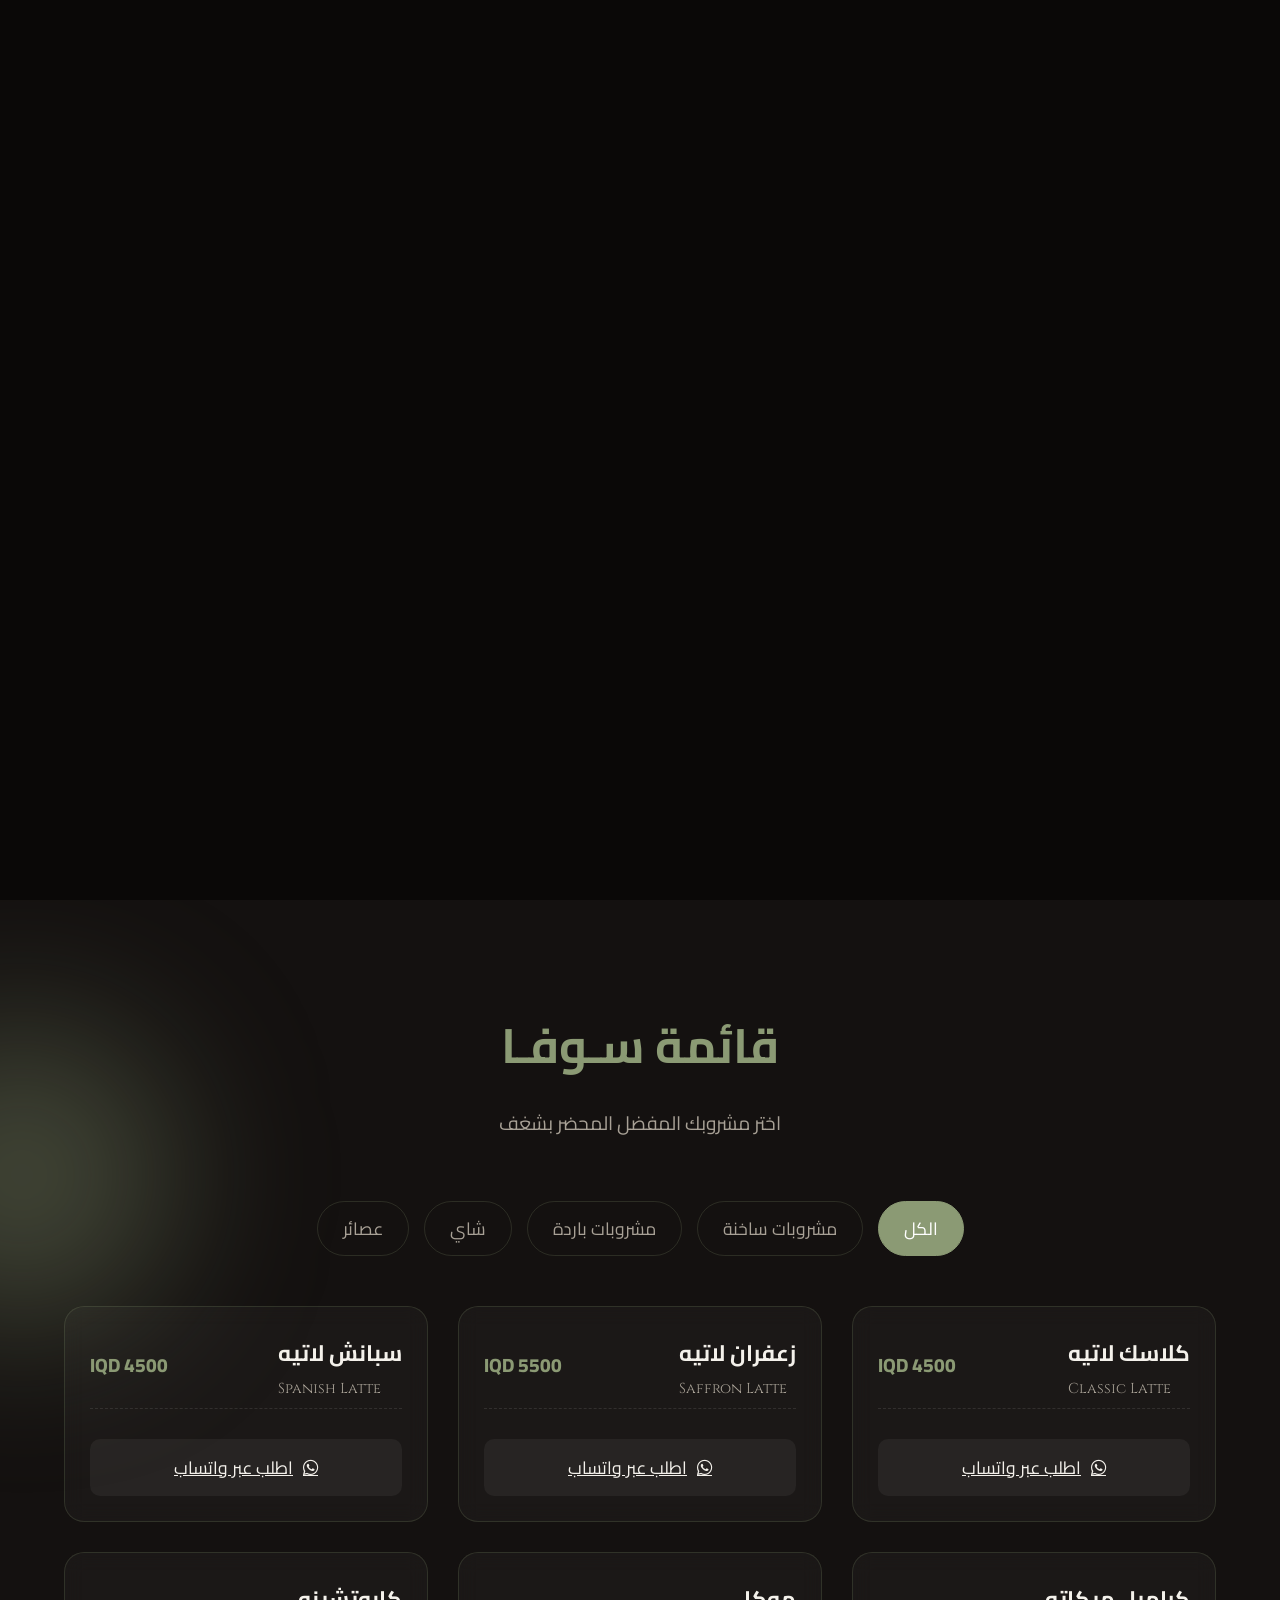
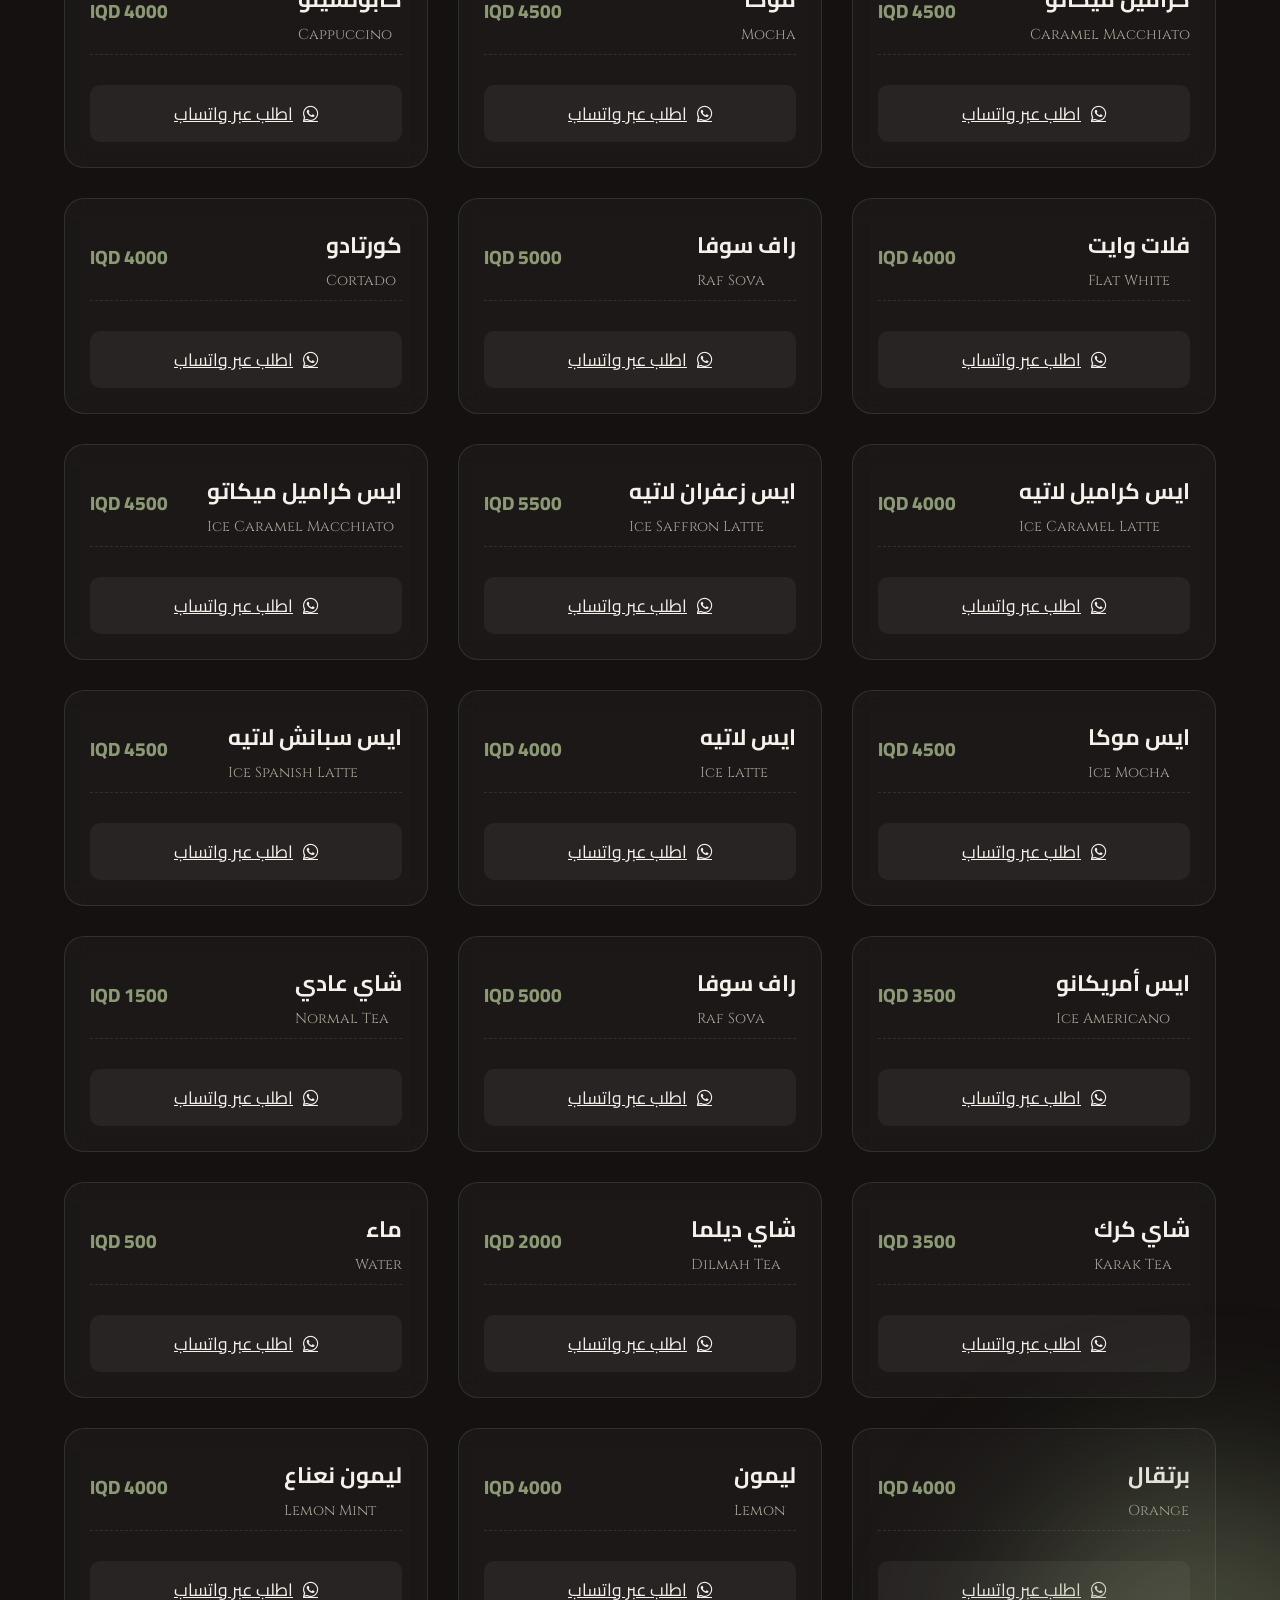
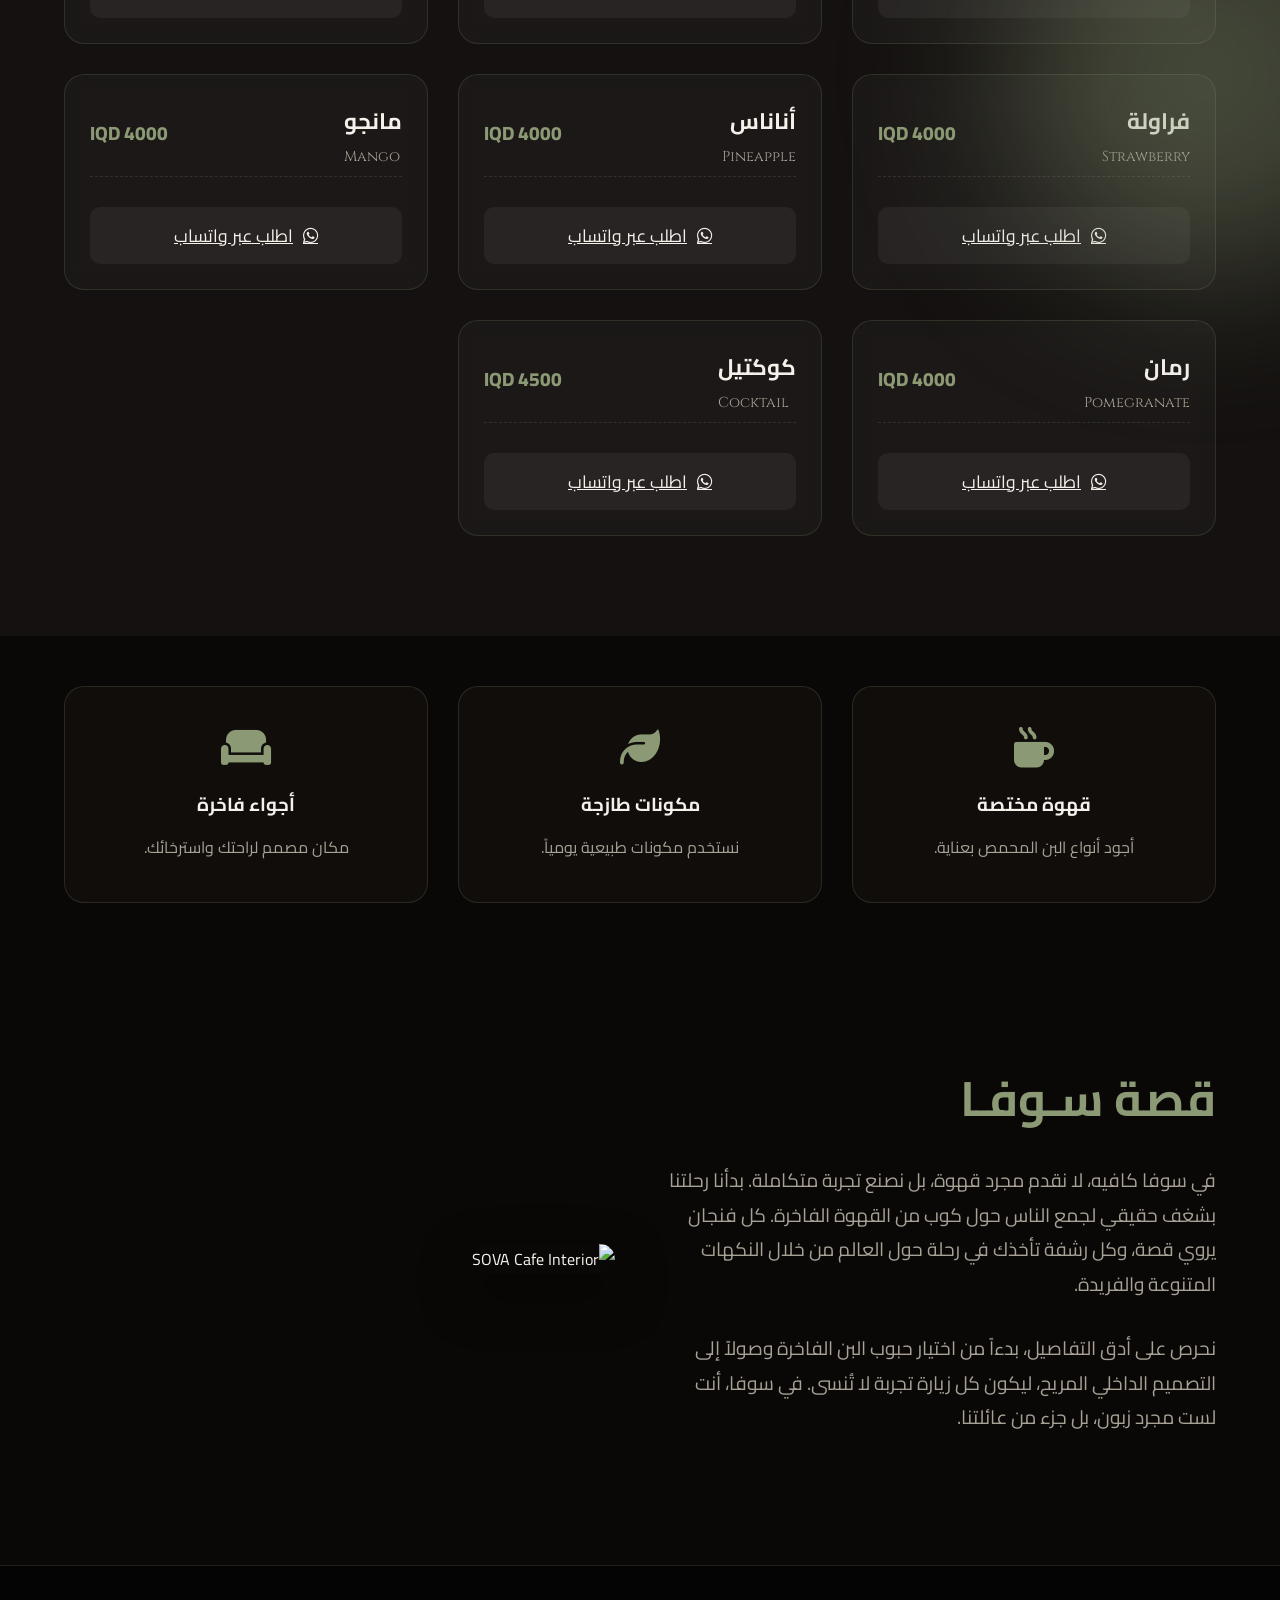
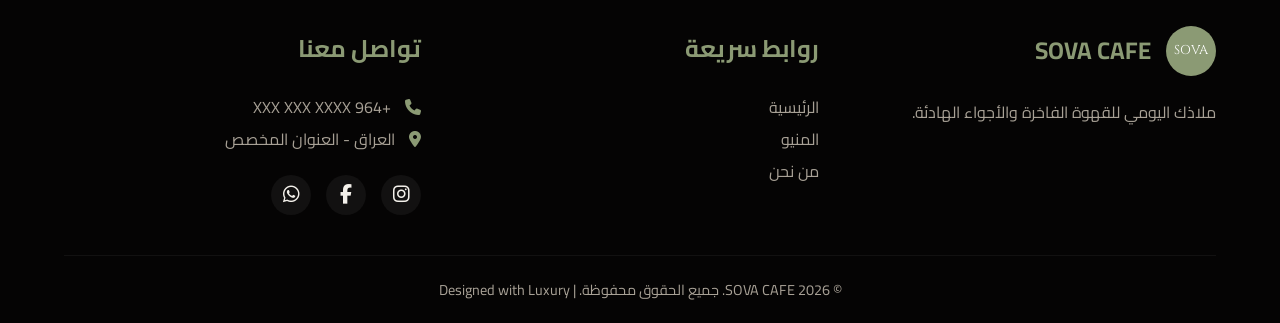
==== commit 8aca2821: "Fix: Add missing id="menuFilters" and hamburger element for mobile menu" ====
--- a/sovacafe/index.html
+++ b/sovacafe/index.html
@@ -1,650 +1,40 @@
 <!DOCTYPE html>
 <html lang="ar" dir="rtl">
 <head>
-    <meta charset="UTF-8" />
-    <meta name="viewport" content="width=device-width, initial-scale=1.0" />
+    <meta charset="UTF-8">
+    <meta name="viewport" content="width=device-width, initial-scale=1.0">
     <title>SOVA CAFE | سوفا كافيه</title>
-    <link href="https://fonts.googleapis.com/css2?family=Cairo:wght@300;400;600;800&family=Cinzel:wght@400;600&display=swap" rel="stylesheet" />
-    <link rel="stylesheet" href="https://cdnjs.cloudflare.com/ajax/libs/font-awesome/6.4.0/css/all.min.css" />
-
-    <style>
-        /* --- CORE VARIABLES --- */
-        :root {
-            --primary: #8B9A74;
-            --primary-glow: rgba(139, 154, 116, 0.4);
-            --bg-dark: #0A0807;
-            --bg-surface: #141110;
-            --text-light: #F4F1EB;
-            --text-muted: #A8A196;
-            --gold: #D4AF37;
-            --glass-bg: rgba(20, 17, 16, 0.6);
-            --glass-border: rgba(139, 154, 116, 0.2);
-            --transition: all 0.4s cubic-bezier(0.25, 0.46, 0.45, 0.94);
-        }
-
-        /* --- RESET & TYPOGRAPHY --- */
-        * {
-            margin: 0;
-            padding: 0;
-            box-sizing: border-box;
-        }
-        html {
-            scroll-behavior: smooth;
-        }
-        body {
-            font-family: 'Cairo', sans-serif;
-            background-color: var(--bg-dark);
-            color: var(--text-light);
-            overflow-x: hidden;
-            overflow-y: hidden;
-            /* Hidden during intro */
-            position: relative;
-        }
-        .en-text {
-            font-family: 'Cinzel', serif;
-            direction: ltr;
-            display: inline-block;
-        }
-
-        /* --- CINEMATIC INTRO --- */
-        #intro {
-            position: fixed;
-            top: 0;
-            left: 0;
-            width: 100vw;
-            height: 100vh;
-            background: var(--bg-dark);
-            z-index: 9999;
-            display: flex;
-            justify-content: center;
-            align-items: center;
-            flex-direction: column;
-            transition: opacity 1.5s ease-in-out;
-        }
-        .drop {
-            position: absolute;
-            top: -20px;
-            width: 8px;
-            height: 15px;
-            background: linear-gradient(to bottom, transparent, var(--primary));
-            border-radius: 50%;
-            opacity: 0;
-            animation: dropFall 1.5s cubic-bezier(0.4, 0, 1, 1) forwards;
-            animation-delay: 0.5s;
-        }
-        .ripple {
-            position: absolute;
-            top: 50%;
-            left: 50%;
-            transform: translate(-50%, -50%) scale(0);
-            width: 10px;
-            height: 10px;
-            border: 2px solid var(--primary);
-            border-radius: 50%;
-            opacity: 0;
-        }
-        .intro-logo {
-            opacity: 0;
-            transform: scale(0.9);
-            text-align: center;
-            position: relative;
-            z-index: 2;
-        }
-        .intro-logo-circle {
-            width: 150px;
-            height: 150px;
-            background-color: var(--primary);
-            border-radius: 50%;
-            display: flex;
-            align-items: center;
-            justify-content: center;
-            margin: 0 auto 20px;
-            box-shadow: 0 0 30px var(--primary-glow);
-        }
-        .intro-logo-circle .en-text {
-            font-size: 2rem;
-            color: #fff;
-        }
-        .intro-logo h1 {
-            font-family: 'Cinzel', serif;
-            letter-spacing: 10px;
-            font-size: 2.5rem;
-            color: var(--text-light);
-            text-shadow: 0 0 20px var(--primary-glow);
-        }
-        .steam-container {
-            position: absolute;
-            bottom: -50px;
-            width: 100%;
-            height: 200px;
-            opacity: 0;
-            filter: blur(15px);
-            pointer-events: none;
-        }
-
-        /* Keyframes */
-        @keyframes dropFall {
-            0% {
-                top: -20px;
-                opacity: 1;
-                transform: scaleY(1);
-            }
-            80% {
-                top: 50%;
-                opacity: 1;
-                transform: scaleY(1.2);
-            }
-            99% {
-                top: 50%;
-                opacity: 0;
-                transform: scaleY(0.5);
-            }
-            100% {
-                top: 50%;
-                opacity: 0;
-            }
-        }
-        @keyframes rippleEffect {
-            0% {
-                transform: translate(-50%, -50%) scale(1);
-                opacity: 0.8;
-            }
-            100% {
-                transform: translate(-50%, -50%) scale(40);
-                opacity: 0;
-            }
-        }
-        @keyframes steamRise {
-            0% {
-                transform: translateY(0) scale(1);
-                opacity: 0;
-            }
-            50% {
-                opacity: 0.3;
-            }
-            100% {
-                transform: translateY(-150px) scale(2);
-                opacity: 0;
-            }
-        }
-        @keyframes fadeInScale {
-            to {
-                opacity: 1;
-                transform: scale(1);
-            }
-        }
-
-        /* --- NAVIGATION --- */
-        nav {
-            position: fixed;
-            top: 0;
-            width: 100%;
-            padding: 20px 50px;
-            display: flex;
-            justify-content: space-between;
-            align-items: center;
-            z-index: 1000;
-            background: rgba(10, 8, 7, 0);
-            backdrop-filter: blur(0px);
-            transition: var(--transition);
-        }
-        nav.scrolled {
-            background: var(--glass-bg);
-            backdrop-filter: blur(15px);
-            border-bottom: 1px solid var(--glass-border);
-            padding: 15px 50px;
-        }
-        .logo-text {
-            font-family: 'Cinzel', serif;
-            font-size: 1.8rem;
-            color: var(--text-light);
-            text-decoration: none;
-            letter-spacing: 5px;
-            font-weight: 600;
-        }
-        .nav-links {
-            display: flex;
-            gap: 30px;
-            list-style: none;
-        }
-        .nav-links a {
-            color: var(--text-light);
-            text-decoration: none;
-            font-size: 1.1rem;
-            transition: var(--transition);
-            position: relative;
-        }
-        .nav-links a::after {
-            content: '';
-            position: absolute;
-            bottom: -5px;
-            right: 0;
-            width: 0%;
-            height: 2px;
-            background: var(--primary);
-            transition: var(--transition);
-        }
-        .nav-links a:hover::after {
-            width: 100%;
-        }
-
-        /* --- HERO --- */
-        #hero {
-            height: 100vh;
-            display: flex;
-            align-items: center;
-            justify-content: center;
-            position: relative;
-            background: url('https://images.unsplash.com/photo-1497935586351-b67a49e012bf?q=80&w=2000&auto=format&fit=crop') center/cover fixed;
-        }
-        #hero::before {
-            content: '';
-            position: absolute;
-            top: 0;
-            left: 0;
-            width: 100%;
-            height: 100%;
-            background: linear-gradient(45deg, rgba(10, 8, 7, 0.9) 0%, rgba(10, 8, 7, 0.4) 100%);
-        }
-        .hero-content {
-            position: relative;
-            text-align: center;
-            z-index: 2;
-            padding: 0 20px;
-        }
-        .hero-title {
-            font-size: 4.5rem;
-            margin-bottom: 20px;
-            font-weight: 800;
-            background: linear-gradient(to left, #fff, var(--primary));
-            -webkit-background-clip: text;
-            -webkit-text-fill-color: transparent;
-            background-clip: text;
-            opacity: 0;
-            transform: translateY(30px);
-        }
-        .hero-subtitle {
-            font-size: 1.5rem;
-            color: var(--text-muted);
-            margin-bottom: 40px;
-            opacity: 0;
-            transform: translateY(30px);
-        }
-        .btn-group {
-            display: flex;
-            gap: 20px;
-            justify-content: center;
-            flex-wrap: wrap;
-        }
-        .btn {
-            padding: 15px 40px;
-            border-radius: 30px;
-            font-size: 1.2rem;
-            font-weight: 600;
-            text-decoration: none;
-            transition: var(--transition);
-            cursor: pointer;
-            border: 1px solid transparent;
-            position: relative;
-            overflow: hidden;
-        }
-        .btn-primary {
-            background: var(--primary);
-            color: #fff;
-            box-shadow: 0 10px 30px rgba(139, 154, 116, 0.3);
-        }
-        .btn-primary:hover {
-            transform: translateY(-3px);
-            box-shadow: 0 15px 40px rgba(139, 154, 116, 0.5);
-            background: #7a8865;
-        }
-        .btn-outline {
-            background: transparent;
-            border-color: var(--primary);
-            color: var(--text-light);
-        }
-        .btn-outline:hover {
-            background: rgba(139, 154, 116, 0.1);
-        }
-
-        /* --- MENU --- */
-        #menu {
-            padding: 100px 5vw;
-            background: var(--bg-surface);
-        }
-        .section-header {
-            text-align: center;
-            margin-bottom: 60px;
-        }
-        .section-header h2 {
-            font-size: 3rem;
-            color: var(--primary);
-            margin-bottom: 15px;
-        }
-        .menu-filters {
-            display: flex;
-            justify-content: center;
-            gap: 15px;
-            margin-bottom: 50px;
-            flex-wrap: wrap;
-        }
-        .filter-btn {
-            background: transparent;
-            border: 1px solid var(--glass-border);
-            color: var(--text-muted);
-            padding: 10px 25px;
-            border-radius: 30px;
-            cursor: pointer;
-            font-family: 'Cairo', sans-serif;
-            font-size: 1.1rem;
-            transition: var(--transition);
-        }
-        .filter-btn.active,
-        .filter-btn:hover {
-            background: var(--primary);
-            color: #fff;
-            border-color: var(--primary);
-        }
-        .menu-grid {
-            display: grid;
-            grid-template-columns: repeat(auto-fill, minmax(300px, 1fr));
-            gap: 30px;
-        }
-        .menu-card {
-            background: rgba(255, 255, 255, 0.03);
-            border: 1px solid var(--glass-border);
-            border-radius: 20px;
-            padding: 25px;
-            backdrop-filter: blur(10px);
-            transition: var(--transition);
-            display: flex;
-            flex-direction: column;
-            justify-content: space-between;
-            position: relative;
-            overflow: hidden;
-        }
-        .menu-card:hover {
-            transform: translateY(-10px);
-            border-color: var(--primary);
-            box-shadow: 0 20px 40px rgba(0, 0, 0, 0.4);
-        }
-        .menu-card::before {
-            content: '';
-            position: absolute;
-            top: 0;
-            right: 0;
-            width: 150px;
-            height: 150px;
-            background: radial-gradient(circle, var(--primary-glow) 0%, transparent 70%);
-            opacity: 0;
-            transition: var(--transition);
-            border-radius: 50%;
-            transform: translate(50%, -50%);
-        }
-        .menu-card:hover::before {
-            opacity: 1;
-        }
-        .menu-item-header {
-            display: flex;
-            justify-content: space-between;
-            align-items: center;
-            margin-bottom: 10px;
-            border-bottom: 1px dashed rgba(255, 255, 255, 0.1);
-            padding-bottom: 10px;
-        }
-        .menu-title {
-            font-size: 1.4rem;
-            font-weight: 700;
-        }
-        .menu-title-en {
-            font-size: 0.9rem;
-            color: var(--text-muted);
-            display: block;
-            margin-top: 5px;
-        }
-        .menu-price {
-            color: var(--primary);
-            font-weight: 800;
-            font-size: 1.2rem;
-        }
-        .order-btn {
-            width: 100%;
-            margin-top: 20px;
-            padding: 12px;
-            border: none;
-            background: rgba(255, 255, 255, 0.05);
-            color: var(--text-light);
-            border-radius: 10px;
-            cursor: pointer;
-            font-family: 'Cairo', sans-serif;
-            font-size: 1.1rem;
-            transition: var(--transition);
-            display: flex;
-            align-items: center;
-            justify-content: center;
-            gap: 10px;
-            text-decoration: none;
-        }
-        .order-btn:hover {
-            background: #25D366;
-            color: #fff;
-        }
-
-        /* --- ABOUT --- */
-        #about {
-            padding: 100px 5vw;
-            display: flex;
-            align-items: center;
-            gap: 50px;
-        }
-        .about-text {
-            flex: 1;
-        }
-        .about-text h2 {
-            font-size: 3rem;
-            color: var(--primary);
-            margin-bottom: 20px;
-        }
-        .about-text p {
-            font-size: 1.2rem;
-            color: var(--text-muted);
-            line-height: 1.8;
-            margin-bottom: 30px;
-        }
-        .about-image {
-            flex: 1;
-            position: relative;
-        }
-        .about-image img {
-            width: 100%;
-            border-radius: 30px;
-            box-shadow: 0 20px 50px rgba(0, 0, 0, 0.5);
-        }
-
-        /* --- FEATURES --- */
-        .features-grid {
-            display: grid;
-            grid-template-columns: repeat(auto-fit, minmax(200px, 1fr));
-            gap: 30px;
-            padding: 50px 5vw;
-            background: var(--bg-dark);
-        }
-        .feature-card {
-            text-align: center;
-            padding: 40px 20px;
-            background: var(--glass-bg);
-            border: 1px solid var(--glass-border);
-            border-radius: 20px;
-            transition: var(--transition);
-        }
-        .feature-card:hover {
-            transform: translateY(-5px);
-            border-color: var(--primary);
-        }
-        .feature-icon {
-            font-size: 2.5rem;
-            color: var(--primary);
-            margin-bottom: 20px;
-        }
-
-        /* --- FOOTER --- */
-        footer {
-            background: #050404;
-            padding: 60px 5vw 20px;
-            border-top: 1px solid var(--glass-border);
-        }
-        .footer-content {
-            display: grid;
-            grid-template-columns: repeat(auto-fit, minmax(250px, 1fr));
-            gap: 40px;
-            margin-bottom: 40px;
-        }
-        .footer-col h3 {
-            color: var(--primary);
-            margin-bottom: 20px;
-            font-size: 1.5rem;
-        }
-        .footer-col p,
-        .footer-col a {
-            color: var(--text-muted);
-            text-decoration: none;
-            line-height: 2;
-            transition: var(--transition);
-            display: block;
-        }
-        .footer-col a:hover {
-            color: var(--primary);
-            padding-right: 10px;
-        }
-        .footer-brand {
-            display: flex;
-            align-items: center;
-            gap: 15px;
-            margin-bottom: 20px;
-        }
-        .footer-brand-circle {
-            width: 50px;
-            height: 50px;
-            background-color: var(--primary);
-            border-radius: 50%;
-            display: flex;
-            align-items: center;
-            justify-content: center;
-        }
-        .footer-brand-circle .en-text {
-            font-size: 0.8rem;
-            color: #fff;
-        }
-        .footer-brand h3 {
-            margin: 0;
-        }
-        .social-links {
-            display: flex;
-            gap: 15px;
-            margin-top: 20px;
-        }
-        .social-links a {
-            width: 40px;
-            height: 40px;
-            border-radius: 50%;
-            background: rgba(255, 255, 255, 0.05);
-            display: flex;
-            justify-content: center;
-            align-items: center;
-            color: var(--text-light);
-            font-size: 1.2rem;
-            transition: var(--transition);
-        }
-        .social-links a:hover {
-            background: var(--primary);
-            color: #fff;
-            padding-right: 0;
-        }
-        .copyright {
-            text-align: center;
-            padding-top: 20px;
-            border-top: 1px solid rgba(255, 255, 255, 0.05);
-            color: var(--text-muted);
-            font-size: 0.9rem;
-        }
-
-        /* --- ANIMATIONS & UTILITIES --- */
-        .reveal {
-            opacity: 0;
-            transform: translateY(50px);
-            transition: all 0.8s ease-out;
-        }
-        .reveal.active {
-            opacity: 1;
-            transform: translateY(0);
-        }
-        .floating-bg {
-            position: absolute;
-            top: 0;
-            left: 0;
-            width: 100%;
-            height: 100%;
-            pointer-events: none;
-            z-index: 1;
-            overflow: hidden;
-        }
-        .blob {
-            position: absolute;
-            background: var(--primary-glow);
-            filter: blur(80px);
-            border-radius: 50%;
-            animation: float 10s infinite alternate ease-in-out;
-        }
-        @keyframes float {
-            0% {
-                transform: translate(0, 0) scale(1);
-            }
-            100% {
-                transform: translate(50px, 50px) scale(1.5);
-            }
-        }
-
-        /* --- RESPONSIVE --- */
-        @media (max-width: 768px) {
-            .hero-title {
-                font-size: 3rem;
-            }
-            #about {
-                flex-direction: column;
-            }
-            nav {
-                padding: 20px;
-            }
-            .nav-links {
-                display: none;
-            }
-        }
-    </style>
+    <link href="https://fonts.googleapis.com/css2?family=Cairo:wght@300;400;600;800&family=Cinzel:wght@400;600&display=swap" rel="stylesheet">
+    <link rel="stylesheet" href="https://cdnjs.cloudflare.com/ajax/libs/font-awesome/6.4.0/css/all.min.css">
+    <link rel="stylesheet" href="style.css">
 </head>
 <body>
 
-    <!-- CINEMATIC INTRO -->
     <div id="intro">
         <div class="drop" id="coffeeDrop"></div>
         <div class="ripple" id="coffeeRipple"></div>
+        
         <div class="intro-logo" id="introLogo">
-            <div class="intro-logo-circle">
-                <span class="en-text">SOVA</span>
+            <div style="width: 150px; height: 150px; background-color: var(--primary); border-radius: 50%; display: flex; align-items: center; justify-content: center; margin: 0 auto 20px; box-shadow: 0 0 40px var(--primary-glow);">
+                <span class="en-text" style="font-size: 2rem; color: #fff;">SOVA</span>
             </div>
             <h1>SOVA CAFE</h1>
         </div>
         <div class="steam-container" id="steam"></div>
     </div>
 
-    <!-- FLOATING BACKGROUND -->
     <div class="floating-bg">
-        <div class="blob" style="top:20%; left:-10%; width:300px; height:300px;"></div>
-        <div class="blob" style="top:60%; right:-10%; width:400px; height:400px; animation-delay:-5s;"></div>
+        <div class="blob" style="top: 20%; left: -10%; width: 300px; height: 300px;"></div>
+        <div class="blob" style="top: 60%; right: -10%; width: 400px; height: 400px; animation-delay: -5s;"></div>
     </div>
 
-    <!-- NAVIGATION -->
     <nav id="navbar">
         <a href="#" class="logo-text">SOVA</a>
+        <div class="hamburger" id="hamburger">
+            <span></span>
+            <span></span>
+            <span></span>
+        </div>
         <ul class="nav-links">
             <li><a href="#hero">الرئيسية</a></li>
             <li><a href="#menu">المنيو</a></li>
@@ -653,7 +43,6 @@
         </ul>
     </nav>
 
-    <!-- HERO -->
     <header id="hero">
         <div class="hero-content">
             <h1 class="hero-title">تذوق الفخامة في كل قطرة</h1>
@@ -665,56 +54,56 @@
         </div>
     </header>
 
-    <!-- MENU -->
     <section id="menu">
         <div class="section-header reveal">
             <h2>قائمة سـوفـا</h2>
-            <p style="color:var(--text-muted); font-size:1.2rem;">اختر مشروبك المفضل المحضر بشغف</p>
+            <p style="color: var(--text-muted); font-size: 1.2rem;">اختر مشروبك المفضل المحضر بشغف</p>
         </div>
-        <div class="menu-filters reveal"></div>
-        <div class="menu-grid" id="menuGrid"></div>
+
+        <div class="menu-filters reveal" id="menuFilters">
+        </div>
+
+        <div class="menu-grid" id="menuGrid">
+        </div>
     </section>
 
-    <!-- FEATURES -->
     <section class="features-grid">
         <div class="feature-card reveal">
             <i class="fa-solid fa-mug-hot feature-icon"></i>
             <h3>قهوة مختصة</h3>
-            <p style="color:var(--text-muted); margin-top:10px;">أجود أنواع البن المحمص بعناية.</p>
+            <p style="color: var(--text-muted); margin-top: 10px;">أجود أنواع البن المحمص بعناية.</p>
         </div>
-        <div class="feature-card reveal" style="transition-delay:0.1s;">
+        <div class="feature-card reveal" style="transition-delay: 0.1s;">
             <i class="fa-solid fa-leaf feature-icon"></i>
             <h3>مكونات طازجة</h3>
-            <p style="color:var(--text-muted); margin-top:10px;">نستخدم مكونات طبيعية يومياً.</p>
+            <p style="color: var(--text-muted); margin-top: 10px;">نستخدم مكونات طبيعية يومياً.</p>
         </div>
-        <div class="feature-card reveal" style="transition-delay:0.2s;">
+        <div class="feature-card reveal" style="transition-delay: 0.2s;">
             <i class="fa-solid fa-couch feature-icon"></i>
             <h3>أجواء فاخرة</h3>
-            <p style="color:var(--text-muted); margin-top:10px;">مكان مصمم لراحتك واسترخائك.</p>
+            <p style="color: var(--text-muted); margin-top: 10px;">مكان مصمم لراحتك واسترخائك.</p>
         </div>
     </section>
 
-    <!-- ABOUT -->
     <section id="about">
         <div class="about-text reveal">
             <h2>قصة سـوفـا</h2>
-            <p>في سوفا كافيه، لا نقدم مجرد قهوة، بل نصنع تجربة متكاملة. بدأنا رحلتنا بشغف حقيقي لجمع الناس حول كوب قهوة مثالي في بيئة تعكس الفخامة والهدوء.</p>
-            <p>نحرص على أدق التفاصيل، بدءاً من اختيار حبوب البن الفاخرة وصولاً إلى التصميم الداخلي المريح، ليكون سوفا وجهتك الأولى للابتعاد عن ضجيج الحياة.</p>
+            <p>في سوفا كافيه، لا نقدم مجرد قهوة، بل نصنع تجربة متكاملة. بدأنا رحلتنا بشغف حقيقي لجمع الناس حول كوب من القهوة الفاخرة. كل فنجان يروي قصة، وكل رشفة تأخذك في رحلة حول العالم من خلال النكهات المتنوعة والفريدة.</p>
+            <p>نحرص على أدق التفاصيل، بدءاً من اختيار حبوب البن الفاخرة وصولاً إلى التصميم الداخلي المريح، ليكون كل زيارة تجربة لا تُنسى. في سوفا، أنت لست مجرد زبون، بل جزء من عائلتنا.</p>
         </div>
         <div class="about-image reveal">
-            <img src="https://images.unsplash.com/photo-1554118811-1e0d58224f24?q=80&w=1000&auto=format&fit=crop" alt="SOVA Cafe Interior" />
+            <img src="https://images.unsplash.com/photo-1554118811-1e0d58224f24?q=80&w=1000&auto=format&fit=crop" alt="SOVA Cafe Interior">
         </div>
     </section>
 
-    <!-- FOOTER -->
     <footer id="contact">
         <div class="footer-content reveal">
             <div class="footer-col">
-                <div class="footer-brand">
-                    <div class="footer-brand-circle">
-                        <span class="en-text">SOVA</span>
+                <div style="display: flex; align-items: center; gap: 15px; margin-bottom: 20px;">
+                    <div style="width: 50px; height: 50px; background-color: var(--primary); border-radius: 50%; display: flex; align-items: center; justify-content: center;">
+                        <span class="en-text" style="font-size: 0.8rem; color: #fff;">SOVA</span>
                     </div>
-                    <h3>SOVA CAFE</h3>
+                    <h3 style="margin: 0;">SOVA CAFE</h3>
                 </div>
                 <p>ملاذك اليومي للقهوة الفاخرة والأجواء الهادئة.</p>
             </div>
@@ -726,8 +115,8 @@
             </div>
             <div class="footer-col">
                 <h3>تواصل معنا</h3>
-                <p><i class="fa-solid fa-phone" style="color:var(--primary); margin-left:10px;"></i> +964 XXX XXX XXXX</p>
-                <p><i class="fa-solid fa-location-dot" style="color:var(--primary); margin-left:10px;"></i> العراق - العنوان المخصص</p>
+                <p><i class="fa-solid fa-phone" style="color: var(--primary); margin-left: 10px;"></i> +964 XXX XXX XXXX</p>
+                <p><i class="fa-solid fa-location-dot" style="color: var(--primary); margin-left: 10px;"></i> العراق - العنوان المخصص</p>
                 <div class="social-links">
                     <a href="#"><i class="fa-brands fa-instagram"></i></a>
                     <a href="#"><i class="fa-brands fa-facebook-f"></i></a>
@@ -740,181 +129,6 @@
         </div>
     </footer>
 
-    <script>
-        // --- 1. CINEMATIC INTRO (تم إصلاح التوقيت) ---
-        document.addEventListener('DOMContentLoaded', function() {
-            const intro = document.getElementById('intro');
-            const drop = document.getElementById('coffeeDrop');
-            const ripple = document.getElementById('coffeeRipple');
-            const logo = document.getElementById('introLogo');
-            const steam = document.getElementById('steam');
-
-            setTimeout(function() {
-                if (drop) drop.style.display = 'none';
-                if (ripple) ripple.style.animation = 'rippleEffect 1.5s ease-out forwards';
-
-                setTimeout(function() {
-                    if (logo) logo.style.animation = 'fadeInScale 1.5s ease-out forwards';
-                    if (steam) steam.style.animation = 'steamRise 4s infinite ease-in-out';
-
-                    setTimeout(function() {
-                        if (intro) intro.style.opacity = '0';
-                        document.body.style.overflowY = 'auto';
-
-                        setTimeout(function() {
-                            if (intro) intro.style.display = 'none';
-                            const heroTitle = document.querySelector('.hero-title');
-                            const heroSub = document.querySelector('.hero-subtitle');
-                            if (heroTitle) {
-                                heroTitle.style.transition = 'all 1s ease';
-                                heroTitle.style.opacity = '1';
-                                heroTitle.style.transform = 'translateY(0)';
-                            }
-                            if (heroSub) {
-                                heroSub.style.transition = 'all 1s ease 0.3s';
-                                heroSub.style.opacity = '1';
-                                heroSub.style.transform = 'translateY(0)';
-                            }
-                        }, 1000);
-                    }, 2500);
-                }, 400);
-            }, 1900);
-        });
-
-        // --- 2. MENU DATA (قائمة المشروبات) ---
-        const WHATSAPP_NUMBER = '9647892966486'; // ضع رقم واتسابك هنا
-
-        const menuData = [
-            // مشروبات ساخنة
-            { id: 1, category: 'مشروبات ساخنة', nameAr: 'كلاسك لاتيه', nameEn: 'Classic Latte', price: 4500 },
-            { id: 2, category: 'مشروبات ساخنة', nameAr: 'زعفران لاتيه', nameEn: 'Saffron Latte', price: 5500 },
-            { id: 3, category: 'مشروبات ساخنة', nameAr: 'سبانش لاتيه', nameEn: 'Spanish Latte', price: 4500 },
-            { id: 4, category: 'مشروبات ساخنة', nameAr: 'كراميل ميكاتو', nameEn: 'Caramel Macchiato', price: 4500 },
-            { id: 5, category: 'مشروبات ساخنة', nameAr: 'موكا', nameEn: 'Mocha', price: 4500 },
-            { id: 6, category: 'مشروبات ساخنة', nameAr: 'كابوتشينو', nameEn: 'Cappuccino', price: 4000 },
-            { id: 7, category: 'مشروبات ساخنة', nameAr: 'فلات وايت', nameEn: 'Flat White', price: 4000 },
-            { id: 8, category: 'مشروبات ساخنة', nameAr: 'راف سوفا', nameEn: 'Raf Sova', price: 5000 },
-            { id: 9, category: 'مشروبات ساخنة', nameAr: 'كورتادو', nameEn: 'Cortado', price: 4000 },
-            // مشروبات باردة
-            { id: 10, category: 'مشروبات باردة', nameAr: 'ايس كراميل لاتيه', nameEn: 'Ice Caramel Latte', price: 4000 },
-            { id: 11, category: 'مشروبات باردة', nameAr: 'ايس زعفران لاتيه', nameEn: 'Ice Saffron Latte', price: 5500 },
-            { id: 12, category: 'مشروبات باردة', nameAr: 'ايس كراميل ميكاتو', nameEn: 'Ice Caramel Macchiato', price: 4500 },
-            { id: 13, category: 'مشروبات باردة', nameAr: 'ايس موكا', nameEn: 'Ice Mocha', price: 4500 },
-            { id: 14, category: 'مشروبات باردة', nameAr: 'ايس لاتيه', nameEn: 'Ice Latte', price: 4000 },
-            { id: 15, category: 'مشروبات باردة', nameAr: 'ايس سبانش لاتيه', nameEn: 'Ice Spanish Latte', price: 4500 },
-            { id: 16, category: 'مشروبات باردة', nameAr: 'ايس أمريكانو', nameEn: 'Ice Americano', price: 3500 },
-            { id: 17, category: 'مشروبات باردة', nameAr: 'راف سوفا', nameEn: 'Raf Sova', price: 5000 },
-            // شاي
-            { id: 18, category: 'شاي', nameAr: 'شاي عادي', nameEn: 'Normal Tea', price: 1500 },
-            { id: 19, category: 'شاي', nameAr: 'شاي كرك', nameEn: 'Karak Tea', price: 3500 },
-            { id: 20, category: 'شاي', nameAr: 'شاي ديلما', nameEn: 'Dilmah Tea', price: 2000 },
-            { id: 21, category: 'شاي', nameAr: 'ماء', nameEn: 'Water', price: 500 },
-            // عصائر
-            { id: 22, category: 'عصائر', nameAr: 'برتقال', nameEn: 'Orange', price: 4000 },
-            { id: 23, category: 'عصائر', nameAr: 'ليمون', nameEn: 'Lemon', price: 4000 },
-            { id: 24, category: 'عصائر', nameAr: 'ليمون نعناع', nameEn: 'Lemon Mint', price: 4000 },
-            { id: 25, category: 'عصائر', nameAr: 'فراولة', nameEn: 'Strawberry', price: 4000 },
-            { id: 26, category: 'عصائر', nameAr: 'أناناس', nameEn: 'Pineapple', price: 4000 },
-            { id: 27, category: 'عصائر', nameAr: 'مانجو', nameEn: 'Mango', price: 4000 },
-            { id: 28, category: 'عصائر', nameAr: 'رمان', nameEn: 'Pomegranate', price: 4000 },
-            { id: 29, category: 'عصائر', nameAr: 'كوكتيل', nameEn: 'Cocktail', price: 4500 }
-        ];
-
-        // --- 3. عرض القائمة والفلترة (تم إصلاح مشكلة الأزرار) ---
-        const menuGrid = document.getElementById('menuGrid');
-        const filterContainer = document.querySelector('.menu-filters');
-
-        const categories = ['الكل', ...new Set(menuData.map(item => item.category))];
-
-        // إنشاء أزرار التصنيف
-        categories.forEach(function(cat) {
-            const btn = document.createElement('button');
-            btn.className = 'filter-btn' + (cat === 'الكل' ? ' active' : '');
-            btn.innerText = cat;
-            btn.dataset.category = cat; // حفظ التصنيف في الخاصية
-
-            btn.addEventListener('click', function() {
-                filterMenu(this.dataset.category, this);
-            });
-
-            filterContainer.appendChild(btn);
-        });
-
-        function getWhatsAppLink(item) {
-            const text = 'مرحباً SOVA CAFE،%0Aأود طلب:%0A☕ ' + item.nameAr + ' (' + item.nameEn + ')%0A💰 السعر: ' + item
-                .price + ' دينار%0Aالكمية: [أدخل الكمية هنا]';
-            return 'https://wa.me/' + WHATSAPP_NUMBER + '?text=' + text;
-        }
-
-        function renderCards(data) {
-            menuGrid.innerHTML = '';
-            data.forEach(function(item) {
-                const card = document.createElement('div');
-                card.className = 'menu-card reveal active';
-                card.innerHTML = `
-                    <div>
-                        <div class="menu-item-header">
-                            <div>
-                                <span class="menu-title">${item.nameAr}</span>
-                                <span class="menu-title-en en-text">${item.nameEn}</span>
-                            </div>
-                            <span class="menu-price">${item.price} IQD</span>
-                        </div>
-                    </div>
-                    <a href="${getWhatsAppLink(item)}" target="_blank" class="order-btn">
-                        <i class="fa-brands fa-whatsapp"></i> اطلب عبر واتساب
-                    </a>
-                `;
-                menuGrid.appendChild(card);
-            });
-        }
-
-        function filterMenu(category, btnElement) {
-            // تحديث الأزرار النشطة
-            document.querySelectorAll('.filter-btn').forEach(function(b) {
-                b.classList.remove('active');
-            });
-            btnElement.classList.add('active');
-
-            // تصفية وعرض العناصر
-            if (category === 'الكل') {
-                renderCards(menuData);
-            } else {
-                var filtered = menuData.filter(function(item) {
-                    return item.category === category;
-                });
-                renderCards(filtered);
-            }
-        }
-
-        // التحميل الأولي
-        renderCards(menuData);
-
-        // --- 4. تأثير التمرير على القائمة العلوية (Navbar) ---
-        var navbar = document.getElementById('navbar');
-        window.addEventListener('scroll', function() {
-            if (window.scrollY > 50) {
-                navbar.classList.add('scrolled');
-            } else {
-                navbar.classList.remove('scrolled');
-            }
-        });
-
-        // --- 5. تأثير الظهور عند التمرير (Reveal on Scroll) ---
-        var revealElements = document.querySelectorAll('.reveal:not(.menu-card)');
-        var revealObserver = new IntersectionObserver(function(entries) {
-            entries.forEach(function(entry) {
-                if (entry.isIntersecting) {
-                    entry.target.classList.add('active');
-                    revealObserver.unobserve(entry.target);
-                }
-            });
-        }, { threshold: 0.15 });
-
-        revealElements.forEach(function(el) {
-            revealObserver.observe(el);
-        });
-    </script>
-
+    <script src="script.js"></script>
 </body>
 </html>
--- a/sovacafe/style.css
+++ b/sovacafe/style.css
@@ -0,0 +1,548 @@
+/* --- CORE VARIABLES --- */
+:root {
+    --primary: #8B9A74; /* SOVA Sage Green */
+    --primary-glow: rgba(139, 154, 116, 0.4);
+    --bg-dark: #0A0807;
+    --bg-surface: #141110;
+    --text-light: #F4F1EB;
+    --text-muted: #A8A196;
+    --gold: #D4AF37;
+    --glass-bg: rgba(20, 17, 16, 0.6);
+    --glass-border: rgba(139, 154, 116, 0.2);
+    --transition: all 0.4s cubic-bezier(0.25, 0.46, 0.45, 0.94);
+}
+
+/* --- RESET & TYPOGRAPHY --- */
+* { margin: 0; padding: 0; box-sizing: border-box; }
+
+html { scroll-behavior: smooth; }
+
+body {
+    font-family: 'Cairo', sans-serif;
+    background-color: var(--bg-dark);
+    color: var(--text-light);
+    overflow-x: hidden;
+    overflow-y: hidden; /* Hidden during intro */
+    position: relative;
+}
+
+.en-text { font-family: 'Cinzel', serif; direction: ltr; display: inline-block; }
+
+/* --- CINEMATIC INTRO --- */
+#intro {
+    position: fixed;
+    top: 0; left: 0; width: 100vw; height: 100vh;
+    background: var(--bg-dark);
+    z-index: 9999;
+    display: flex;
+    justify-content: center;
+    align-items: center;
+    flex-direction: column;
+    transition: opacity 1.5s ease-in-out;
+}
+
+.drop {
+    position: absolute;
+    top: -20px;
+    width: 8px;
+    height: 15px;
+    background: linear-gradient(to bottom, transparent, var(--primary));
+    border-radius: 50%;
+    opacity: 0;
+    animation: dropFall 1.5s cubic-bezier(0.4, 0, 1, 1) forwards;
+    animation-delay: 0.5s;
+}
+
+.ripple {
+    position: absolute;
+    top: 50%; left: 50%;
+    transform: translate(-50%, -50%) scale(0);
+    width: 10px; height: 10px;
+    border: 2px solid var(--primary);
+    border-radius: 50%;
+    opacity: 0;
+}
+
+.intro-logo {
+    opacity: 0;
+    transform: scale(0.9);
+    text-align: center;
+    position: relative;
+    z-index: 2;
+}
+
+.intro-logo img {
+    width: 180px;
+    border-radius: 50%;
+    box-shadow: 0 0 40px var(--primary-glow);
+    margin-bottom: 20px;
+}
+
+.intro-logo h1 {
+    font-family: 'Cinzel', serif;
+    letter-spacing: 10px;
+    font-size: 2.5rem;
+    color: var(--text-light);
+    text-shadow: 0 0 20px var(--primary-glow);
+}
+
+.steam-container {
+    position: absolute;
+    bottom: -50px;
+    width: 100%;
+    height: 200px;
+    opacity: 0;
+    filter: blur(15px);
+    pointer-events: none;
+    display: flex;
+    justify-content: center;
+    gap: 20px;
+}
+
+.steam-particle {
+    width: 20px;
+    height: 20px;
+    background: radial-gradient(circle, rgba(139, 154, 116, 0.6), transparent);
+    border-radius: 50%;
+    animation: steamRise 3s infinite ease-in-out;
+}
+
+.steam-particle:nth-child(1) { animation-delay: 0s; }
+.steam-particle:nth-child(2) { animation-delay: 0.5s; }
+.steam-particle:nth-child(3) { animation-delay: 1s; }
+
+/* Intro Keyframes */
+@keyframes dropFall {
+    0% { top: -20px; opacity: 1; transform: scaleY(1); }
+    80% { top: 50%; opacity: 1; transform: scaleY(1.2); }
+    99% { top: 50%; opacity: 0; transform: scaleY(0.5); }
+    100% { top: 50%; opacity: 0; }
+}
+
+@keyframes rippleEffect {
+    0% { transform: translate(-50%, -50%) scale(1); opacity: 0.8; }
+    100% { transform: translate(-50%, -50%) scale(40); opacity: 0; }
+}
+
+@keyframes steamRise {
+    0% { transform: translateY(0) scale(1); opacity: 0.3; }
+    50% { opacity: 0.5; }
+    100% { transform: translateY(-150px) scale(2); opacity: 0; }
+}
+
+@keyframes fadeInScale {
+    to { opacity: 1; transform: scale(1); }
+}
+
+/* --- NAVIGATION --- */
+nav {
+    position: fixed;
+    top: 0; width: 100%;
+    padding: 20px 50px;
+    display: flex;
+    justify-content: space-between;
+    align-items: center;
+    z-index: 1000;
+    background: rgba(10, 8, 7, 0.0);
+    backdrop-filter: blur(0px);
+    transition: var(--transition);
+}
+
+nav.scrolled {
+    background: var(--glass-bg);
+    backdrop-filter: blur(15px);
+    border-bottom: 1px solid var(--glass-border);
+    padding: 15px 50px;
+}
+
+.logo-text {
+    font-family: 'Cinzel', serif;
+    font-size: 1.8rem;
+    color: var(--text-light);
+    text-decoration: none;
+    letter-spacing: 5px;
+    font-weight: 600;
+}
+
+.nav-links {
+    display: flex;
+    gap: 30px;
+    list-style: none;
+}
+
+.nav-links a {
+    color: var(--text-light);
+    text-decoration: none;
+    font-size: 1.1rem;
+    transition: var(--transition);
+    position: relative;
+}
+
+.nav-links a::after {
+    content: '';
+    position: absolute;
+    bottom: -5px; right: 0;
+    width: 0%; height: 2px;
+    background: var(--primary);
+    transition: var(--transition);
+}
+
+.nav-links a:hover::after { width: 100%; }
+
+.hamburger {
+    display: none;
+    flex-direction: column;
+    gap: 6px;
+    cursor: pointer;
+}
+
+.hamburger span {
+    width: 25px;
+    height: 3px;
+    background: var(--text-light);
+    border-radius: 3px;
+    transition: var(--transition);
+}
+
+/* --- HERO SECTION --- */
+#hero {
+    height: 100vh;
+    display: flex;
+    align-items: center;
+    justify-content: center;
+    position: relative;
+    background: url('https://images.unsplash.com/photo-1497935586351-b67a49e012bf?q=80&w=2000&auto=format&fit=crop') center/cover fixed;
+}
+
+#hero::before {
+    content: '';
+    position: absolute;
+    top: 0; left: 0; width: 100%; height: 100%;
+    background: linear-gradient(45deg, rgba(10,8,7,0.9) 0%, rgba(10,8,7,0.4) 100%);
+}
+
+.hero-content {
+    position: relative;
+    text-align: center;
+    z-index: 2;
+    padding: 0 20px;
+}
+
+.hero-title {
+    font-size: 4.5rem;
+    margin-bottom: 20px;
+    font-weight: 800;
+    background: linear-gradient(to left, #fff, var(--primary));
+    -webkit-background-clip: text;
+    -webkit-text-fill-color: transparent;
+    opacity: 0;
+    transform: translateY(30px);
+}
+
+.hero-subtitle {
+    font-size: 1.5rem;
+    color: var(--text-muted);
+    margin-bottom: 40px;
+    opacity: 0;
+    transform: translateY(30px);
+}
+
+.btn-group { display: flex; gap: 20px; justify-content: center; }
+
+.btn {
+    padding: 15px 40px;
+    border-radius: 30px;
+    font-size: 1.2rem;
+    font-weight: 600;
+    text-decoration: none;
+    transition: var(--transition);
+    cursor: pointer;
+    border: 1px solid transparent;
+    position: relative;
+    overflow: hidden;
+}
+
+.btn-primary {
+    background: var(--primary);
+    color: #fff;
+    box-shadow: 0 10px 30px rgba(139, 154, 116, 0.3);
+}
+
+.btn-primary:hover {
+    transform: translateY(-3px);
+    box-shadow: 0 15px 40px rgba(139, 154, 116, 0.5);
+    background: #7a8865;
+}
+
+.btn-outline {
+    background: transparent;
+    border-color: var(--primary);
+    color: var(--text-light);
+}
+
+.btn-outline:hover {
+    background: rgba(139, 154, 116, 0.1);
+}
+
+/* --- MENU SECTION --- */
+#menu { padding: 100px 5vw; background: var(--bg-surface); }
+
+.section-header {
+    text-align: center;
+    margin-bottom: 60px;
+}
+
+.section-header h2 {
+    font-size: 3rem;
+    color: var(--primary);
+    margin-bottom: 15px;
+}
+
+.menu-filters {
+    display: flex;
+    justify-content: center;
+    gap: 15px;
+    margin-bottom: 50px;
+    flex-wrap: wrap;
+}
+
+.filter-btn {
+    background: transparent;
+    border: 1px solid var(--glass-border);
+    color: var(--text-muted);
+    padding: 10px 25px;
+    border-radius: 30px;
+    cursor: pointer;
+    font-family: 'Cairo', sans-serif;
+    font-size: 1.1rem;
+    transition: var(--transition);
+}
+
+.filter-btn.active, .filter-btn:hover {
+    background: var(--primary);
+    color: #fff;
+    border-color: var(--primary);
+}
+
+.menu-grid {
+    display: grid;
+    grid-template-columns: repeat(auto-fill, minmax(300px, 1fr));
+    gap: 30px;
+}
+
+.menu-card {
+    background: rgba(255, 255, 255, 0.03);
+    border: 1px solid var(--glass-border);
+    border-radius: 20px;
+    padding: 25px;
+    backdrop-filter: blur(10px);
+    transition: var(--transition);
+    display: flex;
+    flex-direction: column;
+    justify-content: space-between;
+    position: relative;
+    overflow: hidden;
+}
+
+.menu-card:hover {
+    transform: translateY(-10px);
+    border-color: var(--primary);
+    box-shadow: 0 20px 40px rgba(0,0,0,0.4);
+}
+
+.menu-card::before {
+    content: '';
+    position: absolute;
+    top: 0; right: 0;
+    width: 150px; height: 150px;
+    background: radial-gradient(circle, var(--primary-glow) 0%, transparent 70%);
+    opacity: 0;
+    transition: var(--transition);
+    border-radius: 50%;
+    transform: translate(50%, -50%);
+}
+
+.menu-card:hover::before { opacity: 1; }
+
+.menu-item-header {
+    display: flex;
+    justify-content: space-between;
+    align-items: center;
+    margin-bottom: 10px;
+    border-bottom: 1px dashed rgba(255,255,255,0.1);
+    padding-bottom: 10px;
+}
+
+.menu-title { font-size: 1.4rem; font-weight: 700; }
+.menu-title-en { font-size: 0.9rem; color: var(--text-muted); display: block; margin-top: 5px; }
+.menu-price { color: var(--primary); font-weight: 800; font-size: 1.2rem; }
+
+.order-btn {
+    width: 100%;
+    margin-top: 20px;
+    padding: 12px;
+    border: none;
+    background: rgba(255,255,255,0.05);
+    color: var(--text-light);
+    border-radius: 10px;
+    cursor: pointer;
+    font-family: 'Cairo', sans-serif;
+    font-size: 1.1rem;
+    transition: var(--transition);
+    display: flex;
+    align-items: center;
+    justify-content: center;
+    gap: 10px;
+}
+
+.order-btn:hover {
+    background: #25D366; /* WhatsApp Green */
+    color: #fff;
+}
+
+/* --- ABOUT & FEATURES --- */
+#about { padding: 100px 5vw; display: flex; align-items: center; gap: 50px; }
+.about-text { flex: 1; }
+.about-text h2 { font-size: 3rem; color: var(--primary); margin-bottom: 20px; }
+.about-text p { font-size: 1.2rem; color: var(--text-muted); line-height: 1.8; margin-bottom: 30px; }
+
+.about-image {
+    flex: 1;
+    position: relative;
+}
+.about-image img {
+    width: 100%;
+    border-radius: 30px;
+    box-shadow: 0 20px 50px rgba(0,0,0,0.5);
+}
+
+.features-grid {
+    display: grid;
+    grid-template-columns: repeat(auto-fit, minmax(200px, 1fr));
+    gap: 30px;
+    padding: 50px 5vw;
+    background: var(--bg-dark);
+}
+
+.feature-card {
+    text-align: center;
+    padding: 40px 20px;
+    background: var(--glass-bg);
+    border: 1px solid var(--glass-border);
+    border-radius: 20px;
+    transition: var(--transition);
+}
+
+.feature-card:hover { transform: translateY(-5px); border-color: var(--primary); }
+.feature-icon { font-size: 2.5rem; color: var(--primary); margin-bottom: 20px; }
+
+/* --- FOOTER --- */
+footer {
+    background: #050404;
+    padding: 60px 5vw 20px;
+    border-top: 1px solid var(--glass-border);
+}
+
+.footer-content {
+    display: grid;
+    grid-template-columns: repeat(auto-fit, minmax(250px, 1fr));
+    gap: 40px;
+    margin-bottom: 40px;
+}
+
+.footer-col h3 { color: var(--primary); margin-bottom: 20px; font-size: 1.5rem; }
+.footer-col p, .footer-col a { color: var(--text-muted); text-decoration: none; line-height: 2; transition: var(--transition); display: block;}
+.footer-col a:hover { color: var(--primary); padding-right: 10px; }
+
+.social-links { display: flex; gap: 15px; margin-top: 20px; }
+.social-links a {
+    width: 40px; height: 40px;
+    border-radius: 50%;
+    background: rgba(255,255,255,0.05);
+    display: flex; justify-content: center; align-items: center;
+    color: var(--text-light);
+    font-size: 1.2rem;
+}
+.social-links a:hover { background: var(--primary); color: #fff; padding-right: 0;}
+
+.copyright {
+    text-align: center;
+    padding-top: 20px;
+    border-top: 1px solid rgba(255,255,255,0.05);
+    color: var(--text-muted);
+    font-size: 0.9rem;
+}
+
+/* --- ANIMATIONS & UTILS --- */
+.reveal { opacity: 0; transform: translateY(50px); transition: all 0.8s ease-out; }
+.reveal.active { opacity: 1; transform: translateY(0); }
+
+/* Floating elements background */
+.floating-bg { position: absolute; top: 0; left: 0; width: 100%; height: 100%; pointer-events: none; z-index: 1; overflow: hidden; }
+.blob {
+    position: absolute;
+    background: var(--primary-glow);
+    filter: blur(80px);
+    border-radius: 50%;
+    animation: float 10s infinite alternate ease-in-out;
+}
+
+@keyframes float {
+    0% { transform: translate(0, 0) scale(1); }
+    100% { transform: translate(50px, 50px) scale(1.5); }
+}
+
+/* --- RESPONSIVE --- */
+@media (max-width: 768px) {
+    .hero-title { font-size: 3rem; }
+    #about { flex-direction: column; }
+    nav { padding: 15px 20px; }
+    
+    .hamburger { display: flex; }
+    
+    .nav-links {
+        position: absolute;
+        top: 70px;
+        right: 0;
+        width: 100%;
+        flex-direction: column;
+        gap: 0;
+        background: var(--glass-bg);
+        backdrop-filter: blur(15px);
+        border-bottom: 1px solid var(--glass-border);
+        max-height: 0;
+        overflow: hidden;
+        transition: max-height 0.3s ease;
+    }
+    
+    .nav-links.active {
+        max-height: 250px;
+        padding: 20px;
+    }
+    
+    .nav-links li {
+        padding: 10px 0;
+    }
+    
+    .btn-group { flex-direction: column; }
+    .btn { width: 100%; }
+    
+    #menu { padding: 50px 5vw; }
+    .menu-grid { grid-template-columns: 1fr; }
+    
+    .menu-filters { gap: 10px; }
+    .filter-btn { padding: 8px 15px; font-size: 0.9rem; }
+    
+    .footer-content { grid-template-columns: 1fr; }
+    
+    .section-header h2 { font-size: 2rem; }
+    .about-text h2 { font-size: 2rem; }
+}
+
+@media (max-width: 480px) {
+    .hero-title { font-size: 2rem; }
+    .intro-logo h1 { font-size: 1.5rem; }
+    nav { padding: 10px; }
+    .logo-text { font-size: 1.2rem; }
+    .section-header h2 { font-size: 1.5rem; }
+}
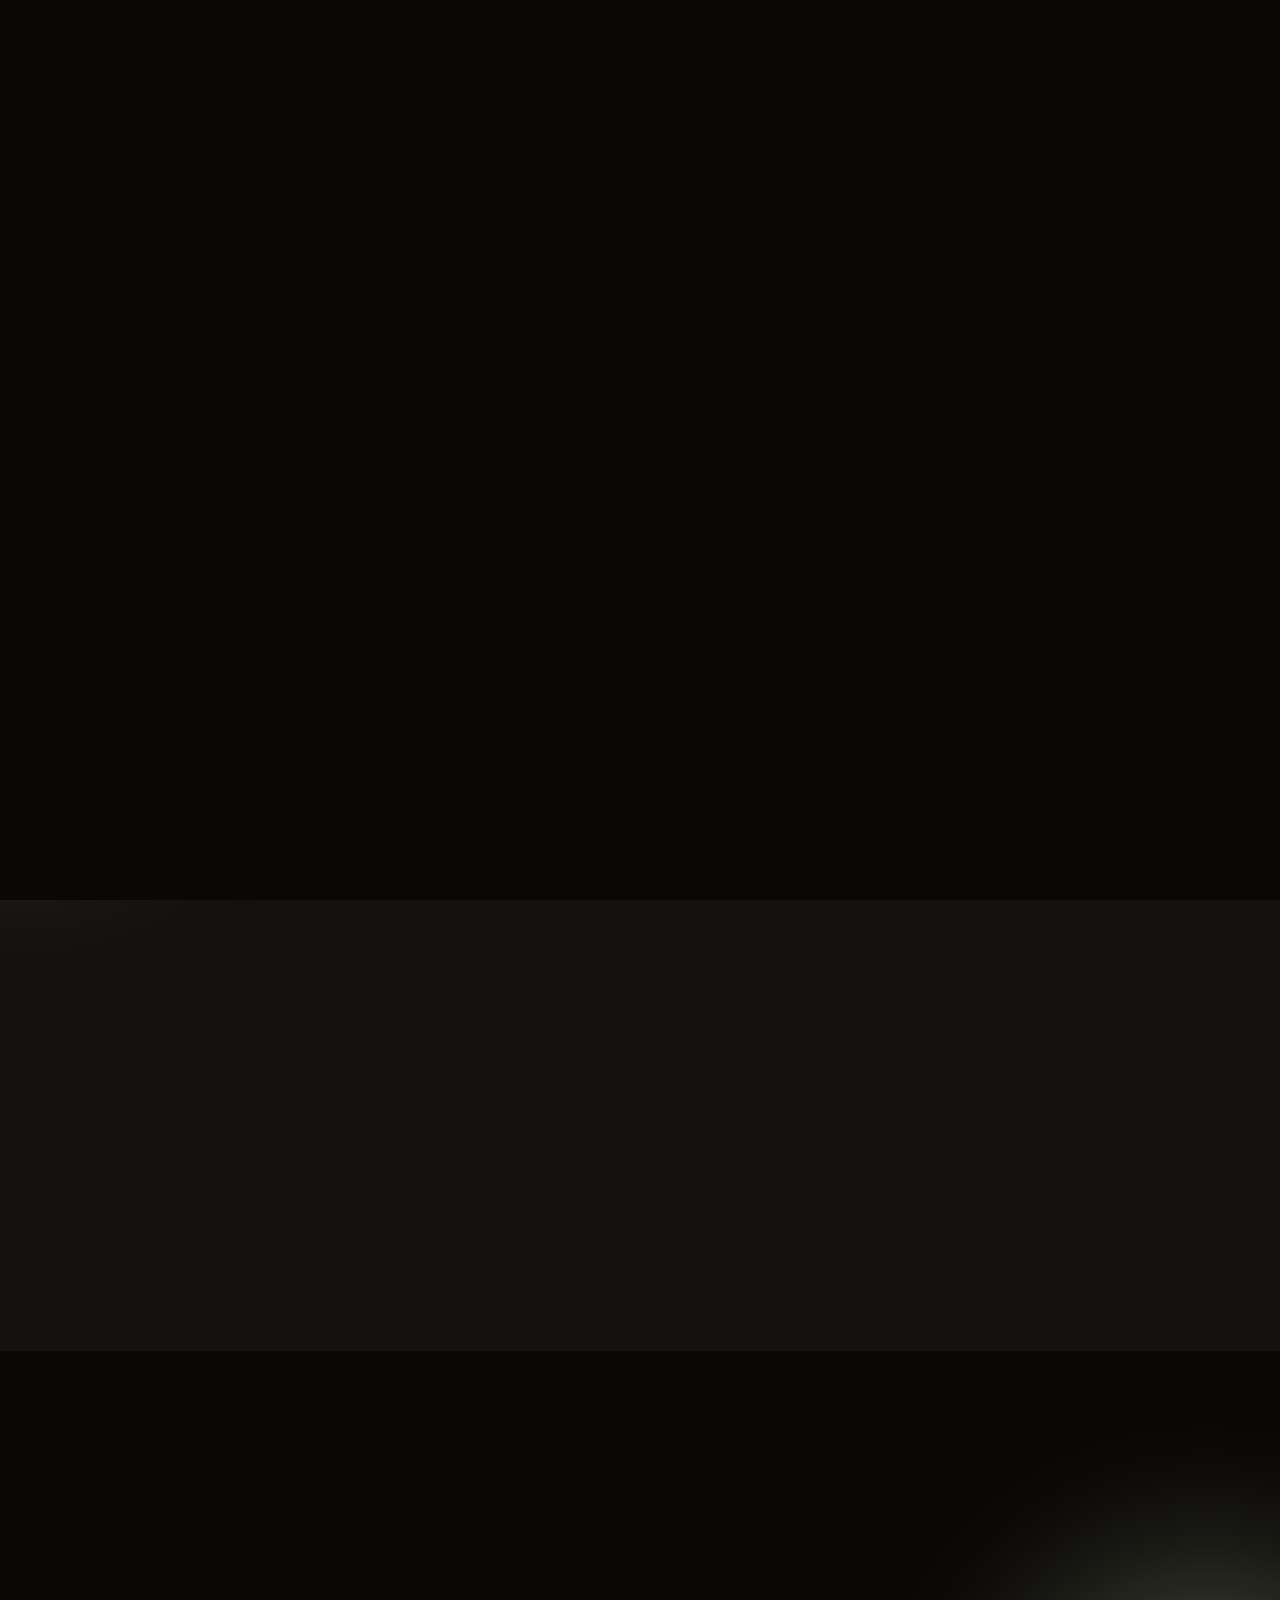
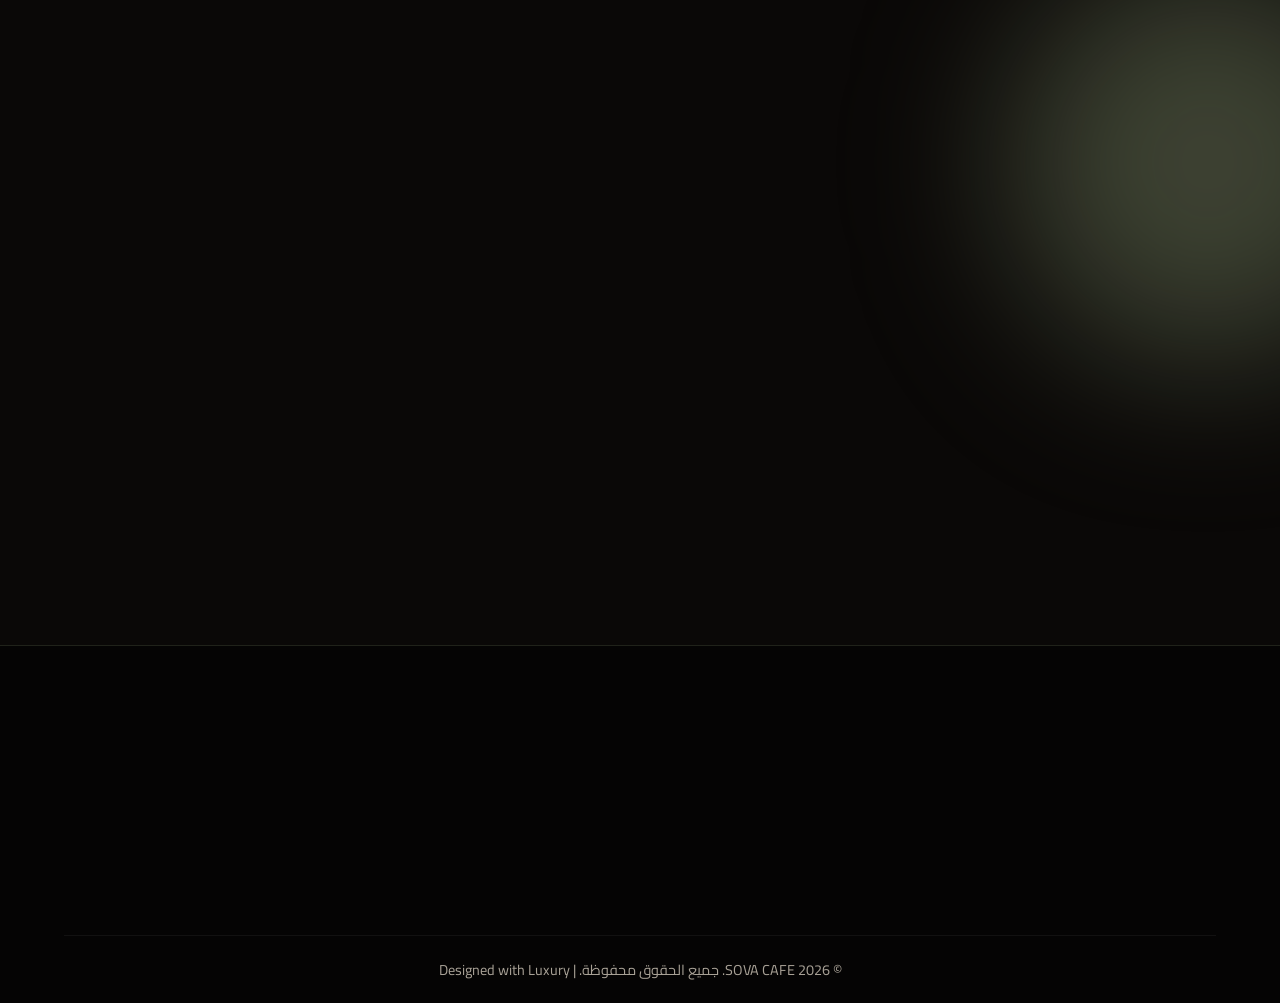
==== commit 4697f3d7: "Update index.html" ====
--- a/sovacafe/index.html
+++ b/sovacafe/index.html
@@ -13,9 +13,8 @@
     <div id="intro">
         <div class="drop" id="coffeeDrop"></div>
         <div class="ripple" id="coffeeRipple"></div>
-        
         <div class="intro-logo" id="introLogo">
-            <div style="width: 150px; height: 150px; background-color: var(--primary); border-radius: 50%; display: flex; align-items: center; justify-content: center; margin: 0 auto 20px; box-shadow: 0 0 40px var(--primary-glow);">
+            <div style="width: 150px; height: 150px; background-color: var(--primary); border-radius: 50%; display: flex; align-items: center; justify-content: center; margin: 0 auto 20px; box-shadow: 0 0 30px var(--primary-glow);">
                 <span class="en-text" style="font-size: 2rem; color: #fff;">SOVA</span>
             </div>
             <h1>SOVA CAFE</h1>
@@ -30,11 +29,6 @@
 
     <nav id="navbar">
         <a href="#" class="logo-text">SOVA</a>
-        <div class="hamburger" id="hamburger">
-            <span></span>
-            <span></span>
-            <span></span>
-        </div>
         <ul class="nav-links">
             <li><a href="#hero">الرئيسية</a></li>
             <li><a href="#menu">المنيو</a></li>
@@ -59,12 +53,8 @@
             <h2>قائمة سـوفـا</h2>
             <p style="color: var(--text-muted); font-size: 1.2rem;">اختر مشروبك المفضل المحضر بشغف</p>
         </div>
-
-        <div class="menu-filters reveal" id="menuFilters">
-        </div>
-
-        <div class="menu-grid" id="menuGrid">
-        </div>
+        <div class="menu-filters reveal"></div>
+        <div class="menu-grid" id="menuGrid"></div>
     </section>
 
     <section class="features-grid">
@@ -88,8 +78,8 @@
     <section id="about">
         <div class="about-text reveal">
             <h2>قصة سـوفـا</h2>
-            <p>في سوفا كافيه، لا نقدم مجرد قهوة، بل نصنع تجربة متكاملة. بدأنا رحلتنا بشغف حقيقي لجمع الناس حول كوب من القهوة الفاخرة. كل فنجان يروي قصة، وكل رشفة تأخذك في رحلة حول العالم من خلال النكهات المتنوعة والفريدة.</p>
-            <p>نحرص على أدق التفاصيل، بدءاً من اختيار حبوب البن الفاخرة وصولاً إلى التصميم الداخلي المريح، ليكون كل زيارة تجربة لا تُنسى. في سوفا، أنت لست مجرد زبون، بل جزء من عائلتنا.</p>
+            <p>في سوفا كافيه، لا نقدم مجرد قهوة، بل نصنع تجربة متكاملة. بدأنا رحلتنا بشغف حقيقي لجمع الناس حول كوب قهوة مثالي في بيئة تعكس الفخامة والهدوء.</p>
+            <p>نحرص على أدق التفاصيل، بدءاً من اختيار حبوب البن الفاخرة وصولاً إلى التصميم الداخلي المريح، ليكون سوفا وجهتك الأولى للابتعاد عن ضجيج الحياة.</p>
         </div>
         <div class="about-image reveal">
             <img src="https://images.unsplash.com/photo-1554118811-1e0d58224f24?q=80&w=1000&auto=format&fit=crop" alt="SOVA Cafe Interior">
@@ -131,4 +121,4 @@
 
     <script src="script.js"></script>
 </body>
-</html>
+        </html>
